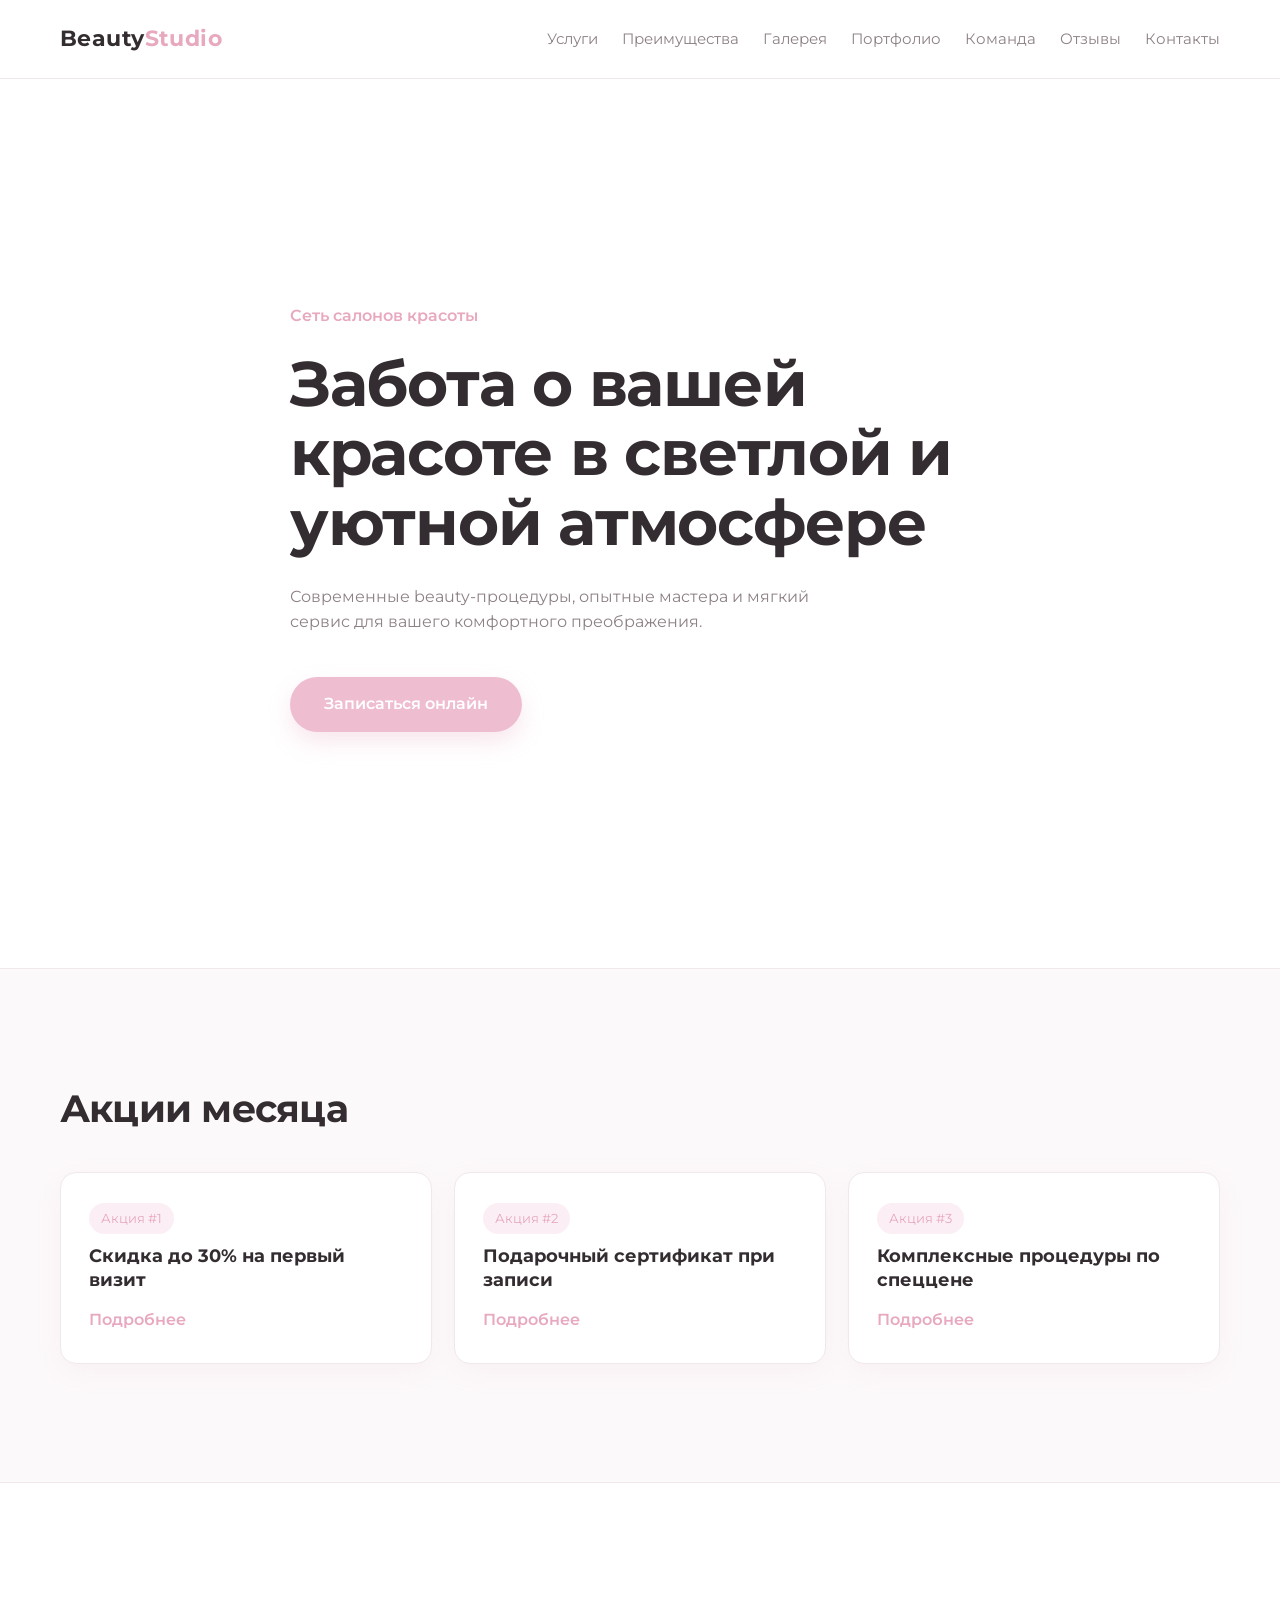
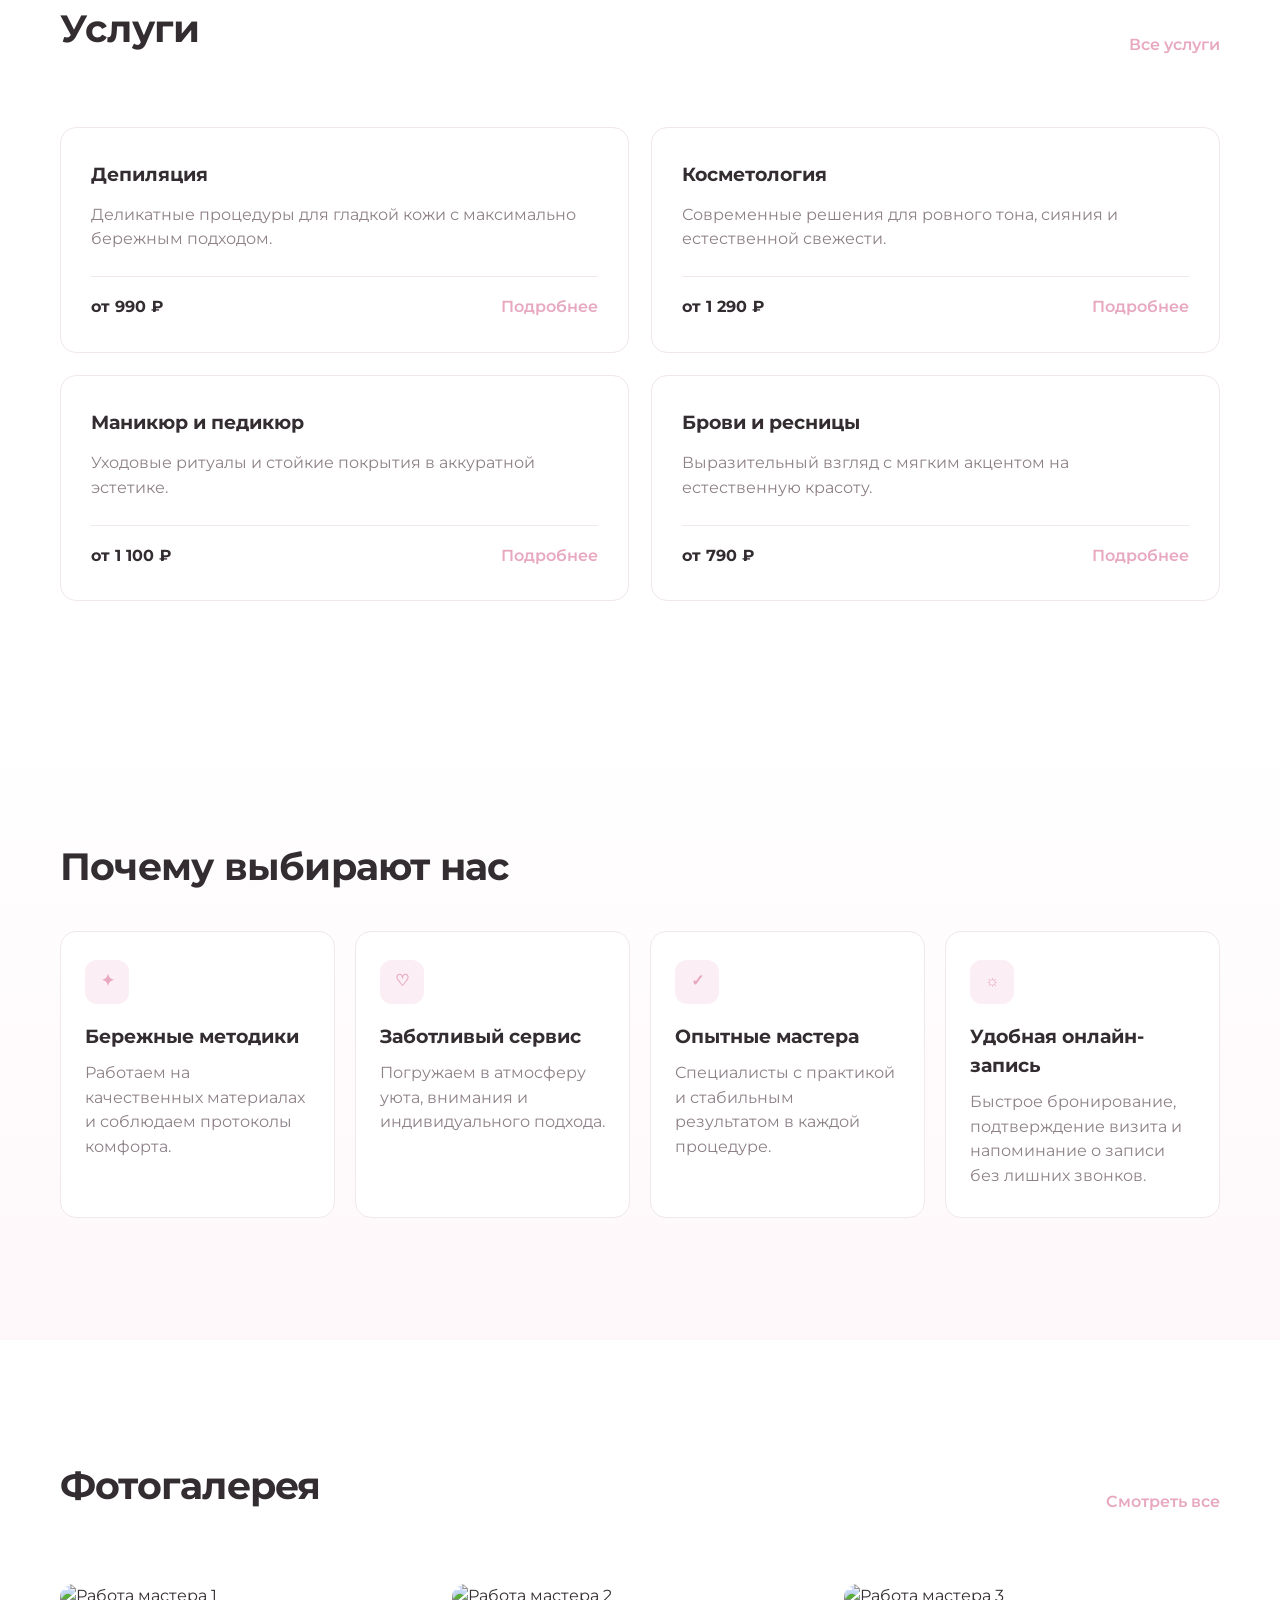
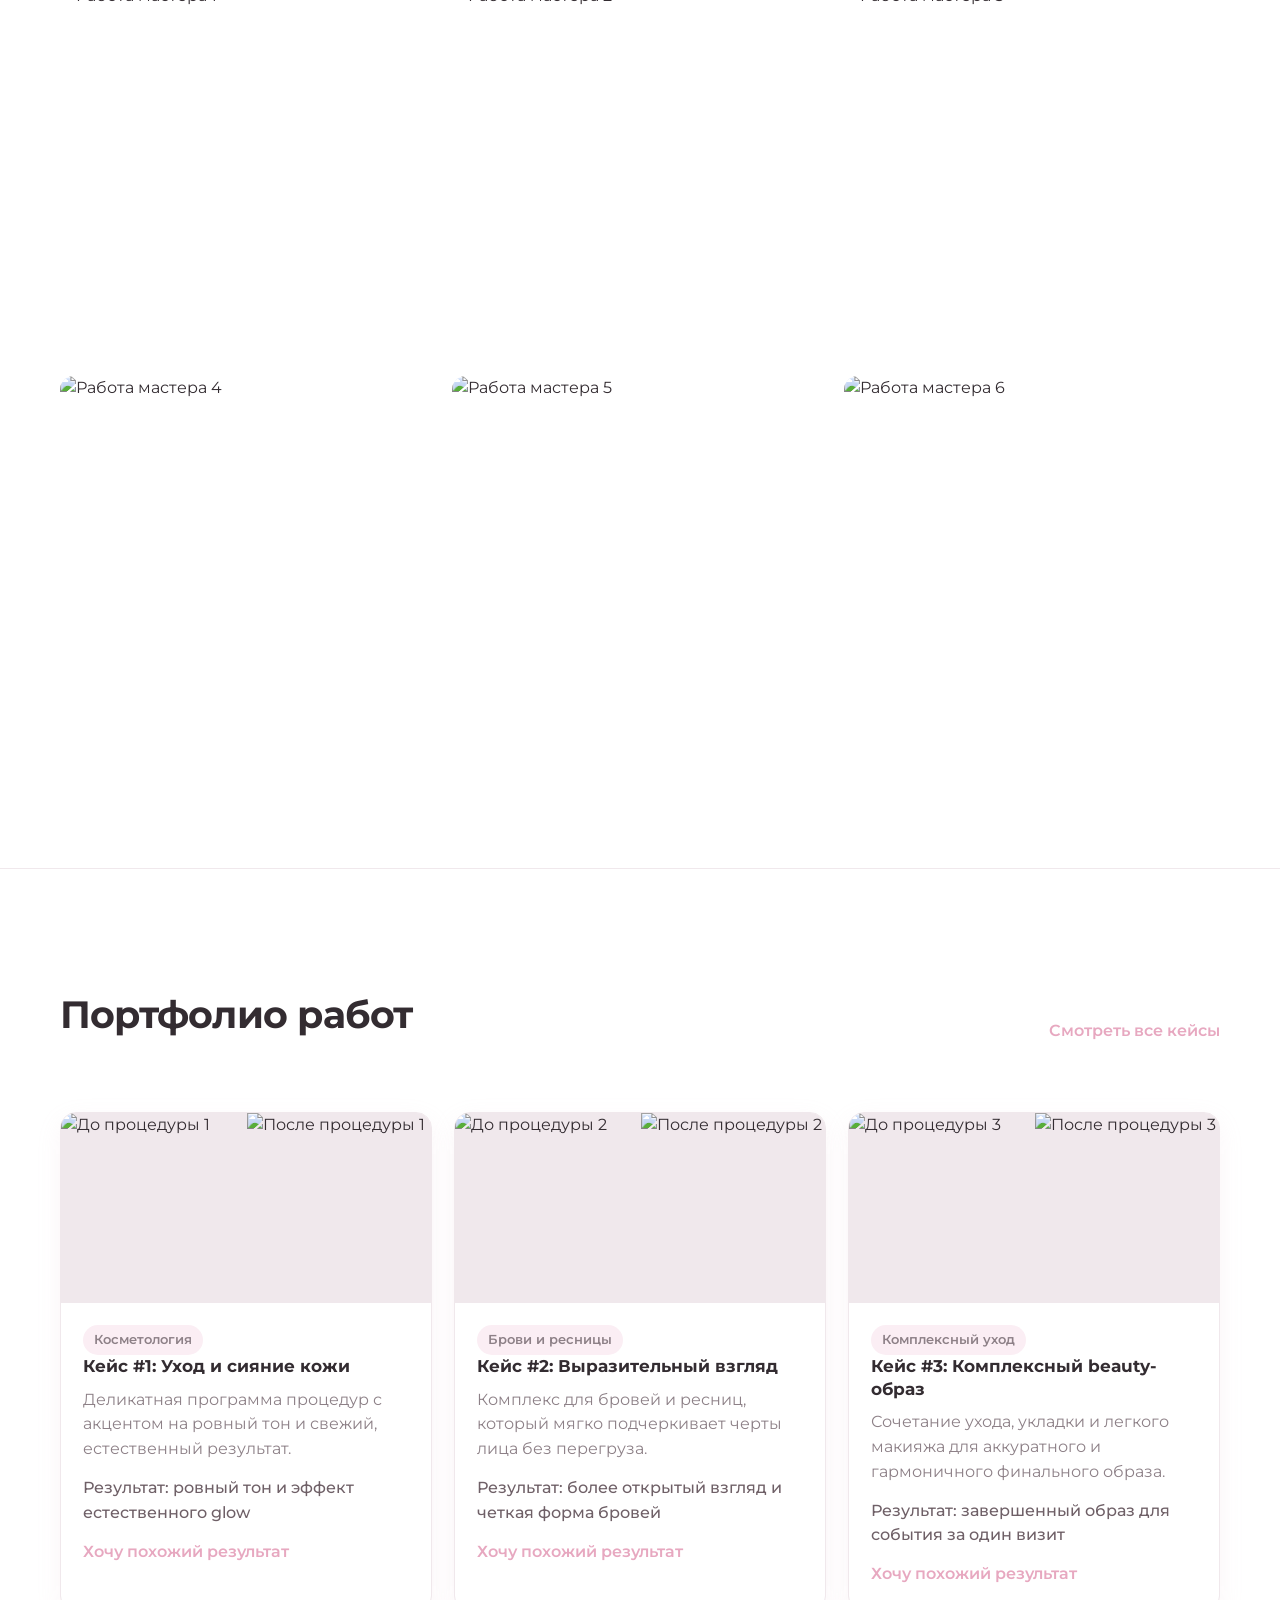
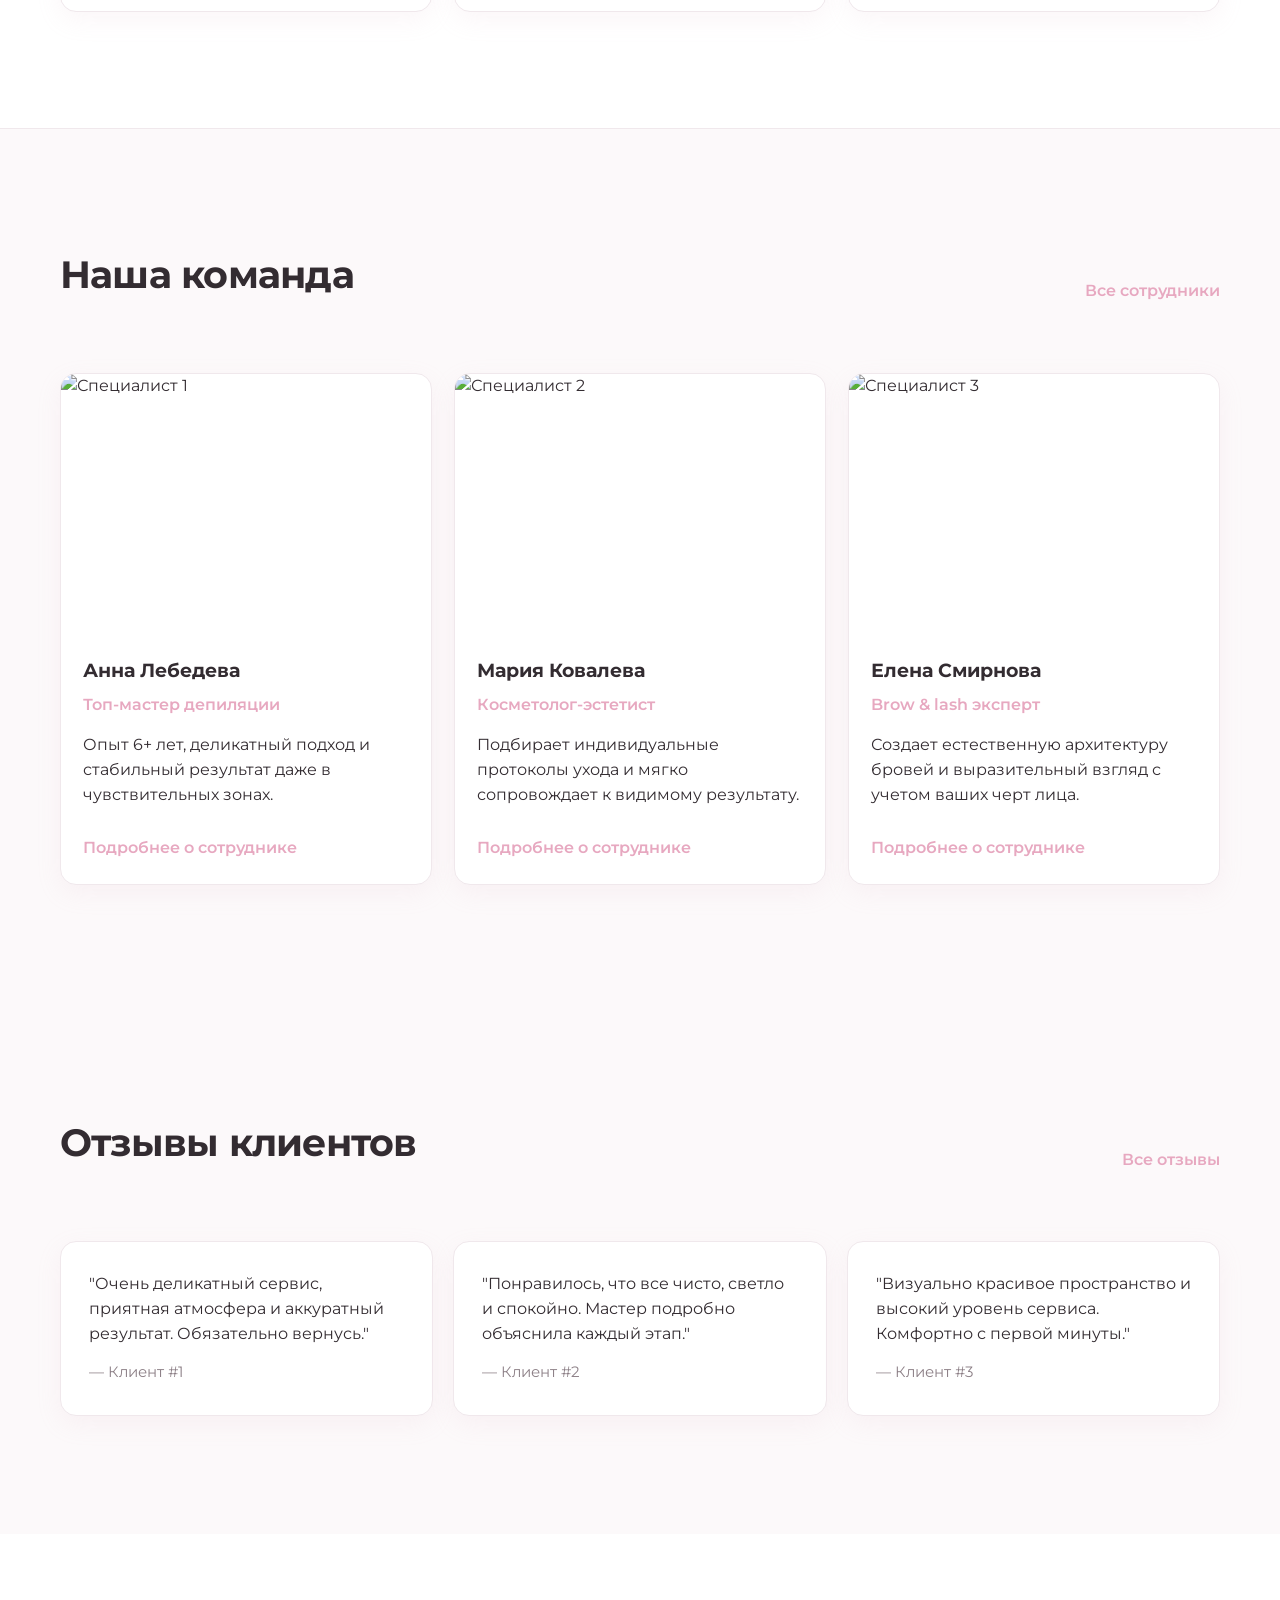
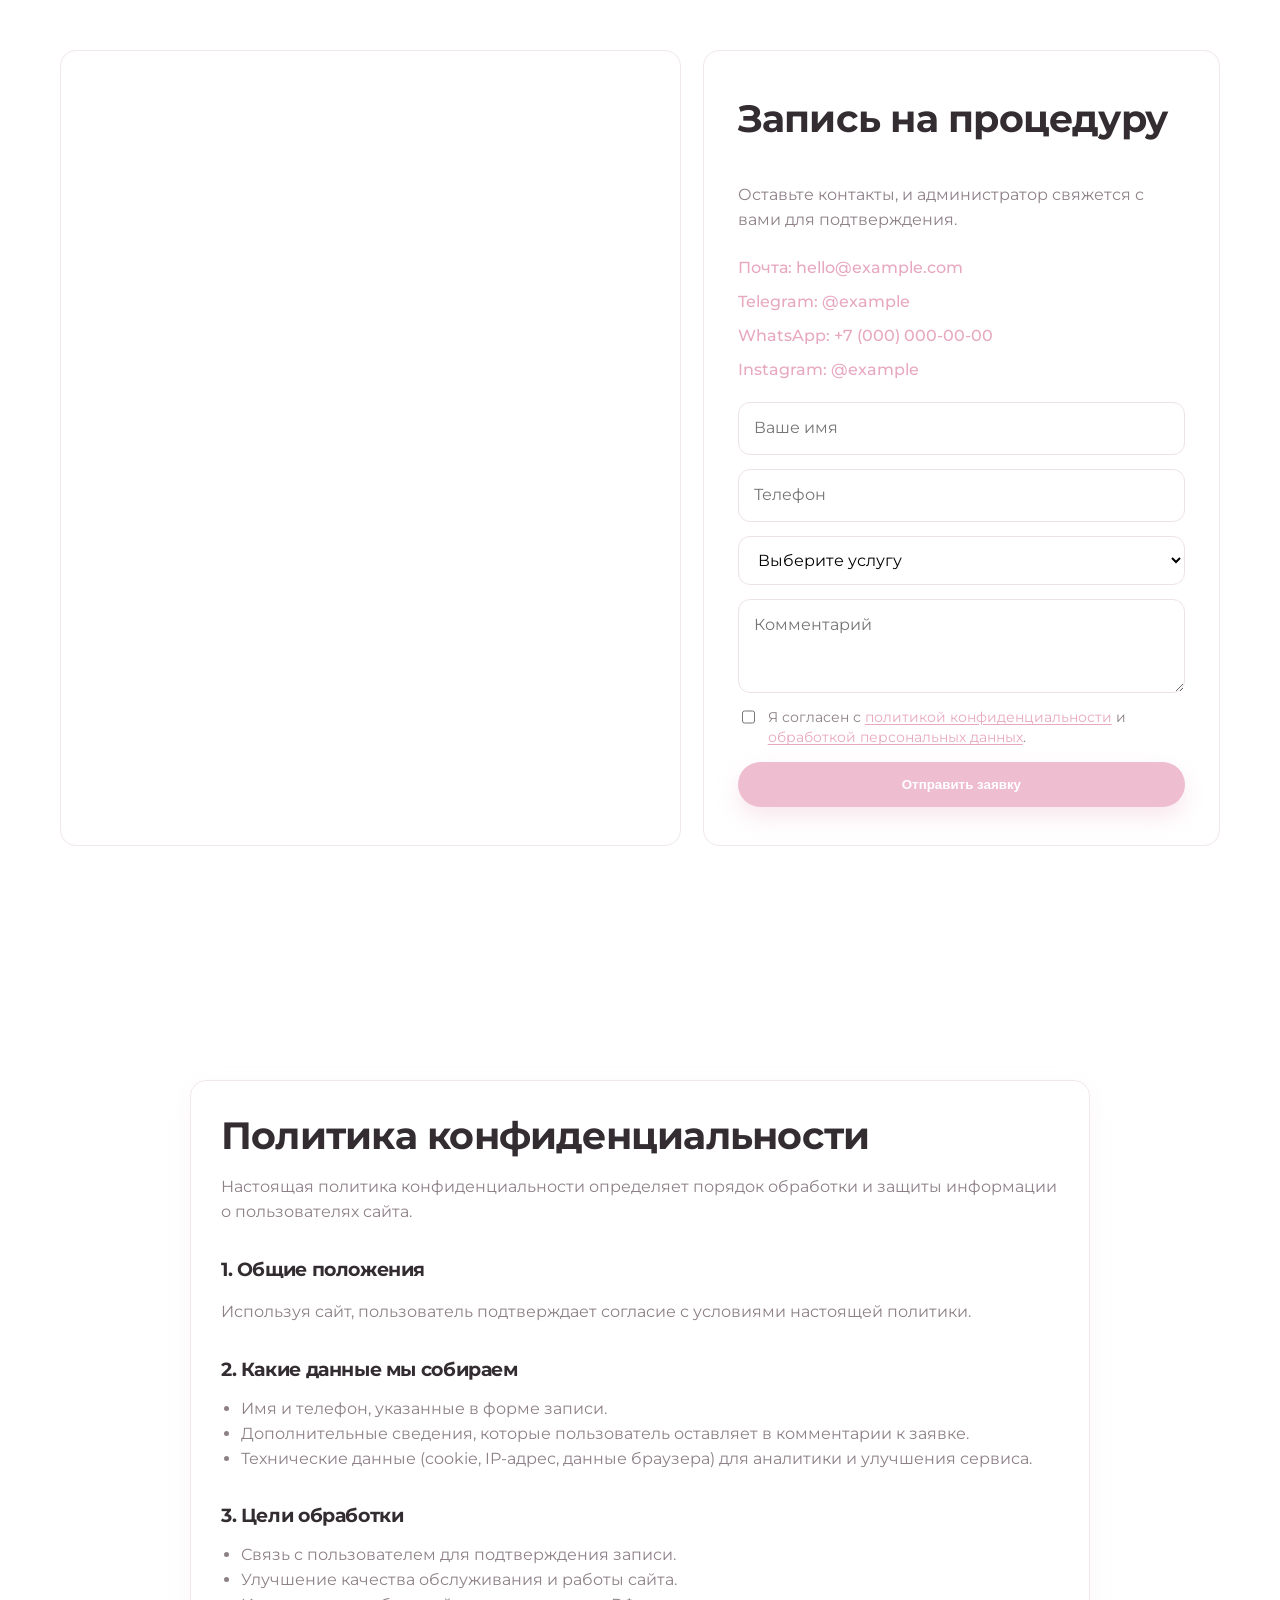
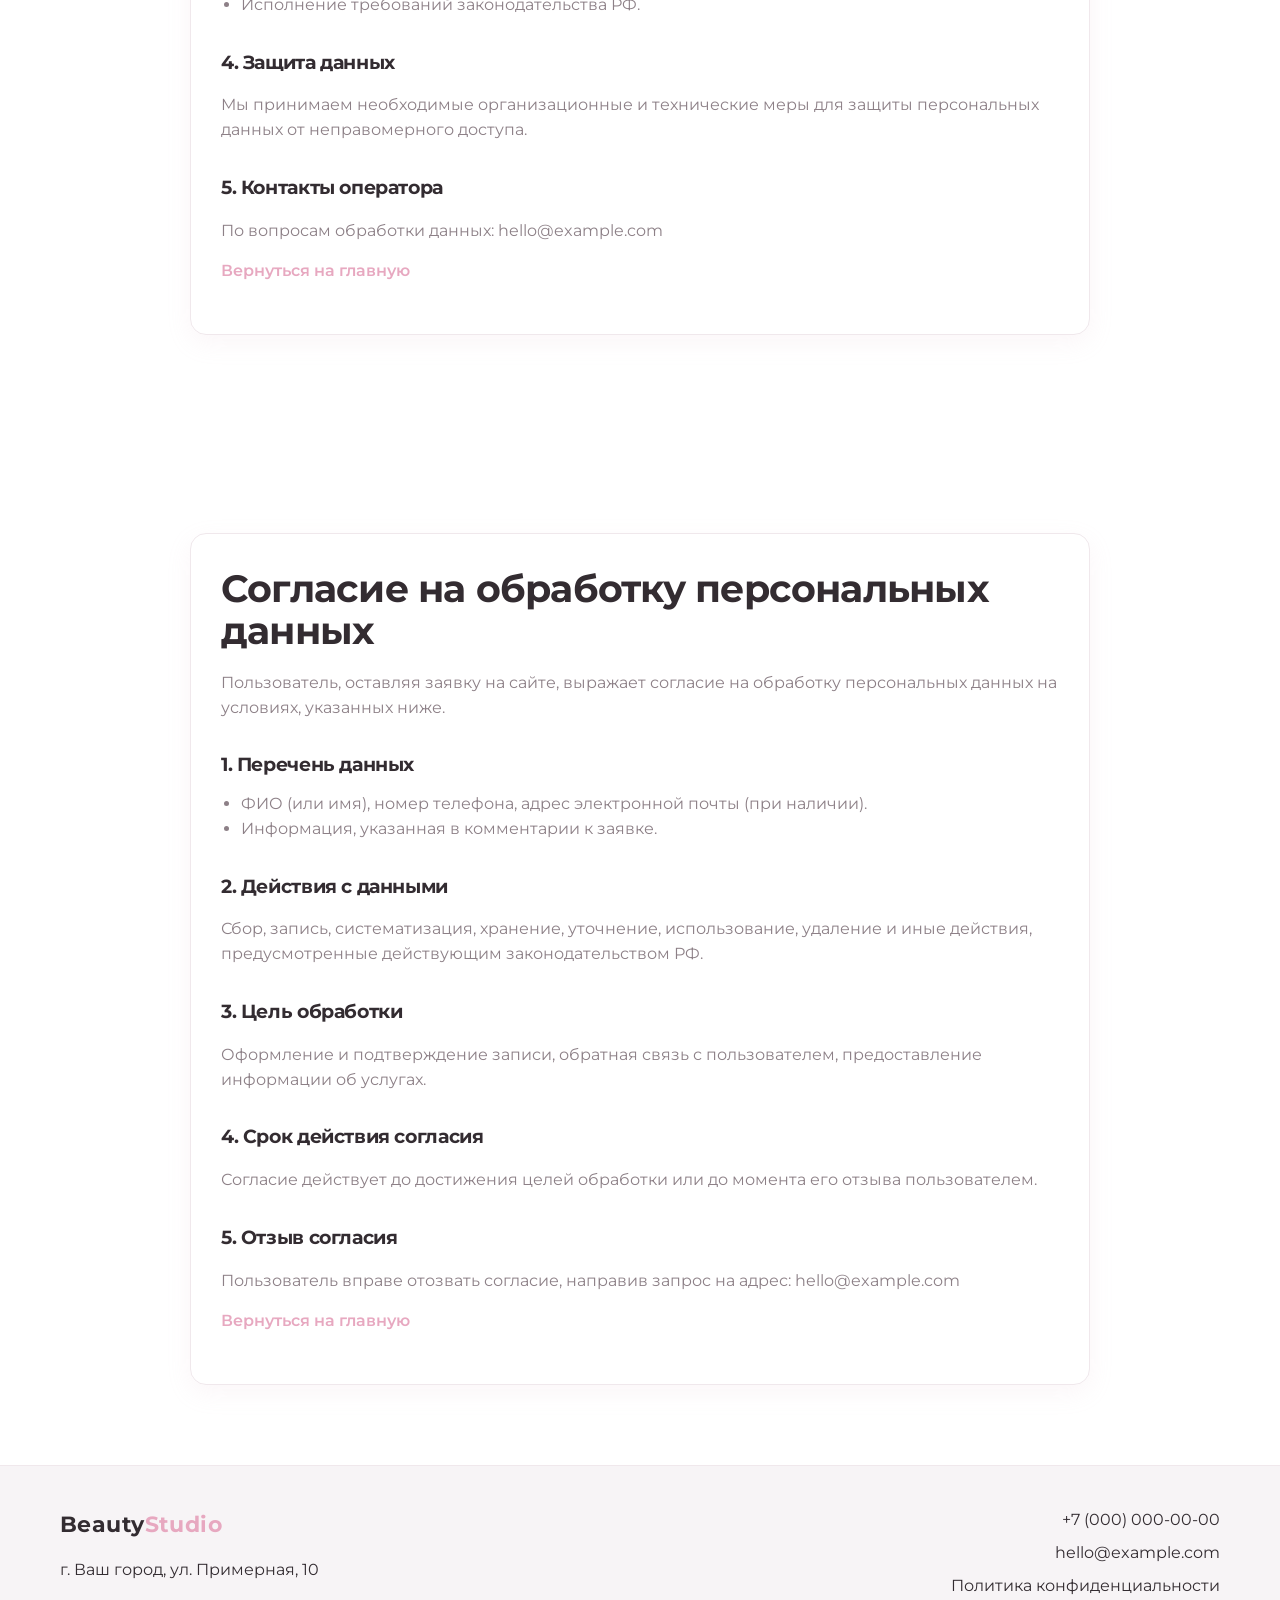
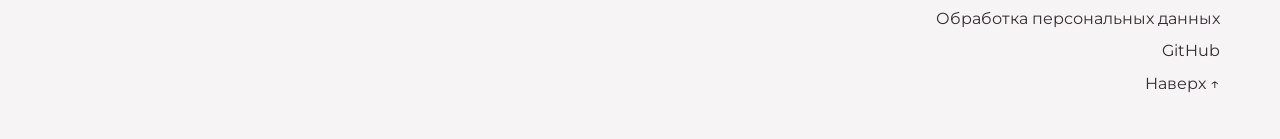
==== index.html @ c8ec031d "Initial commit for GitHub Pages Made-with: Cursor" ====
<!DOCTYPE html>
<html lang="ru">
<head>
  <meta charset="UTF-8">
  <meta name="viewport" content="width=device-width, initial-scale=1.0">
  <title>Beauty Studio - Светлый beauty лендинг</title>
  <meta name="description" content="Светлый beauty сайт с пастельными акцентами, услугами, галереей, отзывами и формой записи.">
  <link rel="preconnect" href="https://fonts.googleapis.com">
  <link rel="preconnect" href="https://fonts.gstatic.com" crossorigin>
  <link href="https://fonts.googleapis.com/css2?family=Montserrat:wght@400;500;600;700&family=Playfair+Display:wght@500;600&display=swap" rel="stylesheet">
  <link rel="stylesheet" href="styles.css">
</head>
<body>
  <header class="site-header" id="top">
    <div class="container header-inner">
      <!-- EDIT HERE: Логотип -->
      <a href="#top" class="logo">Beauty<span>Studio</span></a>

      <button class="menu-toggle" aria-label="Открыть меню" aria-expanded="false">☰</button>
      <nav class="nav">
        <a href="#services">Услуги</a>
        <a href="#advantages">Преимущества</a>
        <a href="#gallery">Галерея</a>
        <a href="#portfolio">Портфолио</a>
        <a href="#team">Команда</a>
        <a href="#reviews">Отзывы</a>
        <a href="#contacts">Контакты</a>
      </nav>
    </div>
  </header>

  <main>
    <section class="hero fade-in">
      <div class="hero-overlay"></div>
      <div class="container hero-content">
        <!-- EDIT HERE: Hero текст -->
        <p class="hero-kicker">Сеть салонов красоты</p>
        <h1>Забота о вашей красоте в светлой и уютной атмосфере</h1>
        <p class="hero-subtitle">Современные beauty-процедуры, опытные мастера и мягкий сервис для вашего комфортного преображения.</p>
        <a href="#" class="btn btn-primary js-open-booking" id="hero-booking-btn">Записаться онлайн</a>
      </div>
    </section>

    <section class="promos fade-in">
      <div class="container">
        <h2>Акции месяца</h2>
        <div class="promo-grid">
          <!-- EDIT HERE: Карточки акций -->
          <article class="promo-card">
            <p class="promo-badge">Акция #1</p>
            <h3>Скидка до 30% на первый визит</h3>
            <a href="#" class="link-arrow js-service-details" data-service="Акция #1: Скидка до 30% на первый визит" data-description="Скидка действует на первое посещение при предварительной записи через сайт или мессенджер." data-duration="до конца месяца" data-price="выгода до 30%">Подробнее</a>
          </article>
          <article class="promo-card">
            <p class="promo-badge">Акция #2</p>
            <h3>Подарочный сертификат при записи</h3>
            <a href="#" class="link-arrow js-service-details" data-service="Акция #2: Подарочный сертификат" data-description="При записи на комплексную услугу вы получаете сертификат, который можно подарить близкому человеку." data-duration="ограниченное предложение" data-price="сертификат в подарок">Подробнее</a>
          </article>
          <article class="promo-card">
            <p class="promo-badge">Акция #3</p>
            <h3>Комплексные процедуры по спеццене</h3>
            <a href="#" class="link-arrow js-service-details" data-service="Акция #3: Комплекс по спеццене" data-description="Комбинация популярных процедур в одном визите по сниженной стоимости." data-duration="60-120 минут" data-price="индивидуальный расчет">Подробнее</a>
          </article>
        </div>
      </div>
    </section>

    <section class="services fade-in" id="services">
      <div class="container">
        <div class="section-head">
          <h2>Услуги</h2>
          <a href="#" class="link-arrow js-expand-trigger" data-target="#services-list" data-items=".is-extra-service" data-default-text="Все услуги">Все услуги</a>
        </div>
        <div class="service-grid" id="services-list">
          <!-- EDIT HERE: Услуги -->
          <article class="service-card">
            <h3>Депиляция</h3>
            <p>Деликатные процедуры для гладкой кожи с максимально бережным подходом.</p>
            <div class="service-meta"><span>от 990 ₽</span><a href="#" class="js-service-details" data-service="Депиляция" data-description="Шугаринг, воск и деликатные техники с учетом чувствительности кожи." data-duration="30-60 минут" data-price="от 990 ₽">Подробнее</a></div>
          </article>
          <article class="service-card">
            <h3>Косметология</h3>
            <p>Современные решения для ровного тона, сияния и естественной свежести.</p>
            <div class="service-meta"><span>от 1 290 ₽</span><a href="#" class="js-service-details" data-service="Косметология" data-description="Чистки, пилинги и уходовые программы под задачи вашей кожи." data-duration="45-90 минут" data-price="от 1 290 ₽">Подробнее</a></div>
          </article>
          <article class="service-card">
            <h3>Маникюр и педикюр</h3>
            <p>Уходовые ритуалы и стойкие покрытия в аккуратной эстетике.</p>
            <div class="service-meta"><span>от 1 100 ₽</span><a href="#" class="js-service-details" data-service="Маникюр и педикюр" data-description="Аппаратные и комбинированные техники, стойкие покрытия и spa-уход." data-duration="60-120 минут" data-price="от 1 100 ₽">Подробнее</a></div>
          </article>
          <article class="service-card">
            <h3>Брови и ресницы</h3>
            <p>Выразительный взгляд с мягким акцентом на естественную красоту.</p>
            <div class="service-meta"><span>от 790 ₽</span><a href="#" class="js-service-details" data-service="Брови и ресницы" data-description="Архитектура бровей, ламинирование и уходовые процедуры для выразительного взгляда." data-duration="30-75 минут" data-price="от 790 ₽">Подробнее</a></div>
          </article>
          <article class="service-card is-extra is-extra-service">
            <h3>Визаж</h3>
            <p>Дневной, вечерний и event-макияж с учетом ваших черт и стилистики образа.</p>
            <div class="service-meta"><span>от 1 490 ₽</span><a href="#" class="js-service-details" data-service="Визаж" data-description="Подбор макияжа под событие, тип кожи и ваши предпочтения по интенсивности." data-duration="45-80 минут" data-price="от 1 490 ₽">Подробнее</a></div>
          </article>
          <article class="service-card is-extra is-extra-service">
            <h3>Парикмахерские услуги</h3>
            <p>Стрижки, укладки и уходовые ритуалы для аккуратного и ухоженного вида.</p>
            <div class="service-meta"><span>от 1 390 ₽</span><a href="#" class="js-service-details" data-service="Парикмахерские услуги" data-description="Стрижки, укладки и восстановление волос в формате консультации и персонального подбора." data-duration="60-120 минут" data-price="от 1 390 ₽">Подробнее</a></div>
          </article>
          <article class="service-card is-extra is-extra-service">
            <h3>Массаж</h3>
            <p>Расслабляющие и моделирующие техники для красоты и легкости в теле.</p>
            <div class="service-meta"><span>от 1 690 ₽</span><a href="#" class="js-service-details" data-service="Массаж" data-description="Популярные программы: расслабляющий, лимфодренажный и моделирующий массаж." data-duration="45-90 минут" data-price="от 1 690 ₽">Подробнее</a></div>
          </article>
          <article class="service-card is-extra is-extra-service">
            <h3>Для мужчин</h3>
            <p>Комплекс процедур для ухода за внешностью в спокойном, комфортном формате.</p>
            <div class="service-meta"><span>от 1 090 ₽</span><a href="#" class="js-service-details" data-service="Для мужчин" data-description="Специализированные beauty-услуги для мужчин: депиляция, уход, брови, массаж." data-duration="30-90 минут" data-price="от 1 090 ₽">Подробнее</a></div>
          </article>
        </div>
      </div>
    </section>

    <section class="advantages fade-in" id="advantages">
      <div class="container">
        <h2>Почему выбирают нас</h2>
        <div class="adv-grid">
          <!-- EDIT HERE: Преимущества -->
          <article class="adv-item">
            <div class="icon">✦</div>
            <h3>Бережные методики</h3>
            <p>Работаем на качественных материалах и соблюдаем протоколы комфорта.</p>
          </article>
          <article class="adv-item">
            <div class="icon">♡</div>
            <h3>Заботливый сервис</h3>
            <p>Погружаем в атмосферу уюта, внимания и индивидуального подхода.</p>
          </article>
          <article class="adv-item">
            <div class="icon">✓</div>
            <h3>Опытные мастера</h3>
            <p>Специалисты с практикой и стабильным результатом в каждой процедуре.</p>
          </article>
          <article class="adv-item">
            <div class="icon">☼</div>
            <h3>Удобная онлайн-запись</h3>
            <p>Быстрое бронирование, подтверждение визита и напоминание о записи без лишних звонков.</p>
          </article>
        </div>
      </div>
    </section>

    <section class="gallery fade-in" id="gallery">
      <div class="container">
        <div class="section-head">
          <h2>Фотогалерея</h2>
          <a href="#" class="link-arrow js-expand-trigger" data-target="#gallery-list" data-items=".is-extra-gallery" data-default-text="Смотреть все">Смотреть все</a>
        </div>
        <div class="gallery-grid" id="gallery-list">
          <!-- EDIT HERE: Легко заменить изображения -->
          <img loading="lazy" decoding="async" src="https://images.unsplash.com/photo-1524504388940-b1c1722653e1?q=80&w=800&auto=format&fit=crop" alt="Работа мастера 1">
          <img loading="lazy" decoding="async" src="https://images.unsplash.com/photo-1487412720507-e7ab37603c6f?q=80&w=800&auto=format&fit=crop" alt="Работа мастера 2">
          <img loading="lazy" decoding="async" src="https://images.unsplash.com/photo-1522335789203-aabd1fc54bc9?q=80&w=800&auto=format&fit=crop" alt="Работа мастера 3">
          <img loading="lazy" decoding="async" src="https://images.unsplash.com/photo-1527799820374-dcf8d9d4a388?q=80&w=800&auto=format&fit=crop" alt="Работа мастера 4">
          <img loading="lazy" decoding="async" src="https://images.unsplash.com/photo-1457972729786-0411a3b2b626?q=80&w=800&auto=format&fit=crop" alt="Работа мастера 5">
          <img loading="lazy" decoding="async" src="https://images.unsplash.com/photo-1521572267360-ee0c2909d518?q=80&w=800&auto=format&fit=crop" alt="Работа мастера 6">
          <img loading="lazy" decoding="async" class="is-extra is-extra-gallery" src="https://images.unsplash.com/photo-1552693673-1bf958298935?q=80&w=800&auto=format&fit=crop" alt="Работа мастера 7">
          <img loading="lazy" decoding="async" class="is-extra is-extra-gallery" src="https://images.unsplash.com/photo-1560750588-73207b1ef5b8?q=80&w=800&auto=format&fit=crop" alt="Работа мастера 8">
          <img loading="lazy" decoding="async" class="is-extra is-extra-gallery" src="https://images.unsplash.com/photo-1562322140-8baeececf3df?q=80&w=800&auto=format&fit=crop" alt="Работа мастера 9">
          <img loading="lazy" decoding="async" class="is-extra is-extra-gallery" src="https://images.unsplash.com/photo-1523263685509-57c1d050d19b?q=80&w=800&auto=format&fit=crop" alt="Работа мастера 10">
          <img loading="lazy" decoding="async" class="is-extra is-extra-gallery" src="https://images.unsplash.com/photo-1526045612212-70caf35c14df?q=80&w=800&auto=format&fit=crop" alt="Работа мастера 11">
          <img loading="lazy" decoding="async" class="is-extra is-extra-gallery" src="https://images.unsplash.com/photo-1516975080664-ed2fc6a32937?q=80&w=800&auto=format&fit=crop" alt="Работа мастера 12">
        </div>
      </div>
    </section>

    <section class="portfolio fade-in" id="portfolio">
      <div class="container">
        <div class="section-head">
          <h2>Портфолио работ</h2>
          <a href="#" class="link-arrow js-expand-trigger" data-target="#portfolio-list" data-items=".is-extra-portfolio" data-default-text="Смотреть все кейсы">Смотреть все кейсы</a>
        </div>
        <div class="portfolio-grid" id="portfolio-list">
          <!-- EDIT HERE: Портфолио -->
          <article class="portfolio-card">
            <div class="portfolio-images">
              <img loading="lazy" decoding="async" src="https://images.unsplash.com/photo-1583001931096-959e9a1a6223?q=80&w=800&auto=format&fit=crop" alt="До процедуры 1">
              <img loading="lazy" decoding="async" src="https://images.unsplash.com/photo-1616683693504-3ea7e9ad6fec?q=80&w=800&auto=format&fit=crop" alt="После процедуры 1">
            </div>
            <div class="portfolio-body">
              <p class="portfolio-tag">Косметология</p>
              <h3>Кейс #1: Уход и сияние кожи</h3>
              <p>Деликатная программа процедур с акцентом на ровный тон и свежий, естественный результат.</p>
              <p class="portfolio-result">Результат: ровный тон и эффект естественного glow</p>
              <a href="#" class="link-arrow js-service-details" data-service="Кейс #1: Уход и сияние кожи" data-description="Пошаговый комплекс: диагностика, щадящая чистка, увлажнение и финальный уход." data-duration="60 минут" data-price="по консультации">Хочу похожий результат</a>
            </div>
          </article>
          <article class="portfolio-card">
            <div class="portfolio-images">
              <img loading="lazy" decoding="async" src="https://images.unsplash.com/photo-1519014816548-bf5fe059798b?q=80&w=800&auto=format&fit=crop" alt="До процедуры 2">
              <img loading="lazy" decoding="async" src="https://images.unsplash.com/photo-1515377905703-c4788e51af15?q=80&w=800&auto=format&fit=crop" alt="После процедуры 2">
            </div>
            <div class="portfolio-body">
              <p class="portfolio-tag">Брови и ресницы</p>
              <h3>Кейс #2: Выразительный взгляд</h3>
              <p>Комплекс для бровей и ресниц, который мягко подчеркивает черты лица без перегруза.</p>
              <p class="portfolio-result">Результат: более открытый взгляд и четкая форма бровей</p>
              <a href="#" class="link-arrow js-service-details" data-service="Кейс #2: Выразительный взгляд" data-description="Подбор формы, окрашивание и укладка с учетом анатомии лица и ваших пожеланий." data-duration="45 минут" data-price="по консультации">Хочу похожий результат</a>
            </div>
          </article>
          <article class="portfolio-card">
            <div class="portfolio-images">
              <img loading="lazy" decoding="async" src="https://images.unsplash.com/photo-1604654894610-df63bc536371?q=80&w=800&auto=format&fit=crop" alt="До процедуры 3">
              <img loading="lazy" decoding="async" src="https://images.unsplash.com/photo-1521590832167-7bcbfaa6381f?q=80&w=800&auto=format&fit=crop" alt="После процедуры 3">
            </div>
            <div class="portfolio-body">
              <p class="portfolio-tag">Комплексный уход</p>
              <h3>Кейс #3: Комплексный beauty-образ</h3>
              <p>Сочетание ухода, укладки и легкого макияжа для аккуратного и гармоничного финального образа.</p>
              <p class="portfolio-result">Результат: завершенный образ для события за один визит</p>
              <a href="#" class="link-arrow js-service-details" data-service="Кейс #3: Комплексный beauty-образ" data-description="Комплексная подготовка под мероприятие: уход, оформление и стилизация." data-duration="90 минут" data-price="по консультации">Хочу похожий результат</a>
            </div>
          </article>
          <article class="portfolio-card is-extra is-extra-portfolio">
            <div class="portfolio-images">
              <img loading="lazy" decoding="async" src="https://images.unsplash.com/photo-1487412947147-5cebf100ffc2?q=80&w=800&auto=format&fit=crop" alt="До процедуры 4">
              <img loading="lazy" decoding="async" src="https://images.unsplash.com/photo-1596462502278-27bfdc403348?q=80&w=800&auto=format&fit=crop" alt="После процедуры 4">
            </div>
            <div class="portfolio-body">
              <p class="portfolio-tag">Маникюр</p>
              <h3>Кейс #4: Ухоженные руки за один визит</h3>
              <p>Аппаратный маникюр и долговременное покрытие с мягкой коррекцией формы.</p>
              <p class="portfolio-result">Результат: чистый контур и стойкое покрытие</p>
              <a href="#" class="link-arrow js-service-details" data-service="Кейс #4: Ухоженные руки" data-description="Комбинация техники и ухода для аккуратного результата на каждый день." data-duration="75 минут" data-price="по консультации">Хочу похожий результат</a>
            </div>
          </article>
          <article class="portfolio-card is-extra is-extra-portfolio">
            <div class="portfolio-images">
              <img loading="lazy" decoding="async" src="https://images.unsplash.com/photo-1522337660859-02fbefca4702?q=80&w=800&auto=format&fit=crop" alt="До процедуры 5">
              <img loading="lazy" decoding="async" src="https://images.unsplash.com/photo-1522338242992-e1a54906a8da?q=80&w=800&auto=format&fit=crop" alt="После процедуры 5">
            </div>
            <div class="portfolio-body">
              <p class="portfolio-tag">Укладка</p>
              <h3>Кейс #5: Объем и гладкость волос</h3>
              <p>Процедура восстановления и укладки с акцентом на естественный блеск.</p>
              <p class="portfolio-result">Результат: ухоженная длина и легкий объем</p>
              <a href="#" class="link-arrow js-service-details" data-service="Кейс #5: Укладка и восстановление" data-description="Подготовка волос и финишная укладка под ваш стиль." data-duration="90 минут" data-price="по консультации">Хочу похожий результат</a>
            </div>
          </article>
          <article class="portfolio-card is-extra is-extra-portfolio">
            <div class="portfolio-images">
              <img loading="lazy" decoding="async" src="https://images.unsplash.com/photo-1503236823255-94609f598e71?q=80&w=800&auto=format&fit=crop" alt="До процедуры 6">
              <img loading="lazy" decoding="async" src="https://images.unsplash.com/photo-1512496015851-a90fb38ba796?q=80&w=800&auto=format&fit=crop" alt="После процедуры 6">
            </div>
            <div class="portfolio-body">
              <p class="portfolio-tag">Комплекс</p>
              <h3>Кейс #6: Подготовка к событию</h3>
              <p>Комплексный маршрут процедур для гармоничного и свежего внешнего вида.</p>
              <p class="portfolio-result">Результат: готовый образ без лишнего стресса</p>
              <a href="#" class="link-arrow js-service-details" data-service="Кейс #6: Подготовка к событию" data-description="Индивидуальный комплекс ухода и оформления за один визит." data-duration="120 минут" data-price="по консультации">Хочу похожий результат</a>
            </div>
          </article>
        </div>
      </div>
    </section>

    <section class="team fade-in" id="team">
      <div class="container">
        <div class="section-head">
          <h2>Наша команда</h2>
          <a href="#" class="link-arrow js-expand-trigger" data-target="#team-list" data-items=".is-extra-team" data-default-text="Все сотрудники">Все сотрудники</a>
        </div>
        <div class="team-grid" id="team-list">
          <!-- EDIT HERE: Сотрудники -->
          <article class="team-card js-team-card" data-name="Анна Лебедева" data-role="Топ-мастер депиляции" data-age="29 лет" data-exp="6 лет" data-spec="шугаринг и воск" data-about="Работает с чувствительной кожей, подбирает деликатные техники и объясняет каждый этап процедуры.">
            <img loading="lazy" decoding="async" src="https://images.unsplash.com/photo-1614283233556-f35b0c801ef1?q=80&w=640&auto=format&fit=crop" alt="Специалист 1">
            <div class="team-body">
              <h3>Анна Лебедева</h3>
              <p class="team-role">Топ-мастер депиляции</p>
              <p>Опыт 6+ лет, деликатный подход и стабильный результат даже в чувствительных зонах.</p>
              <a href="#" class="link-arrow js-team-details">Подробнее о сотруднике</a>
            </div>
          </article>
          <article class="team-card js-team-card" data-name="Мария Ковалева" data-role="Косметолог-эстетист" data-age="34 года" data-exp="8 лет" data-spec="чистки, пилинги, уходовые протоколы" data-about="Составляет индивидуальные программы и помогает поддерживать результат между визитами.">
            <img loading="lazy" decoding="async" src="https://images.unsplash.com/photo-1488426862026-3ee34a7d66df?q=80&w=640&auto=format&fit=crop" alt="Специалист 2">
            <div class="team-body">
              <h3>Мария Ковалева</h3>
              <p class="team-role">Косметолог-эстетист</p>
              <p>Подбирает индивидуальные протоколы ухода и мягко сопровождает к видимому результату.</p>
              <a href="#" class="link-arrow js-team-details">Подробнее о сотруднике</a>
            </div>
          </article>
          <article class="team-card js-team-card" data-name="Елена Смирнова" data-role="Brow & lash эксперт" data-age="27 лет" data-exp="5 лет" data-spec="архитектура бровей и ламинирование" data-about="Создает естественные формы и балансирует акцент на чертах лица без перегруженного эффекта.">
            <img loading="lazy" decoding="async" src="https://images.unsplash.com/photo-1607746882042-944635dfe10e?q=80&w=640&auto=format&fit=crop" alt="Специалист 3">
            <div class="team-body">
              <h3>Елена Смирнова</h3>
              <p class="team-role">Brow & lash эксперт</p>
              <p>Создает естественную архитектуру бровей и выразительный взгляд с учетом ваших черт лица.</p>
              <a href="#" class="link-arrow js-team-details">Подробнее о сотруднике</a>
            </div>
          </article>
          <article class="team-card js-team-card is-extra is-extra-team" data-name="Ольга Романова" data-role="Мастер ногтевого сервиса" data-age="31 год" data-exp="7 лет" data-spec="аппаратный маникюр и педикюр" data-about="Работает аккуратно и быстро, подбирает долговременные покрытия под образ жизни клиента.">
            <img loading="lazy" decoding="async" src="https://images.unsplash.com/photo-1573496359142-b8d87734a5a2?q=80&w=640&auto=format&fit=crop" alt="Специалист 4">
            <div class="team-body">
              <h3>Ольга Романова</h3>
              <p class="team-role">Мастер ногтевого сервиса</p>
              <p>Опыт 7 лет, бережный уход за ногтями и идеальная посадка покрытия.</p>
              <a href="#" class="link-arrow js-team-details">Подробнее о сотруднике</a>
            </div>
          </article>
          <article class="team-card js-team-card is-extra is-extra-team" data-name="Наталья Орехова" data-role="Визажист-стилист" data-age="30 лет" data-exp="9 лет" data-spec="дневной и вечерний макияж" data-about="Подбирает макияж под особенности лица и формат события, создает аккуратные и элегантные образы.">
            <img loading="lazy" decoding="async" src="https://images.unsplash.com/photo-1551836022-d5d88e9218df?q=80&w=640&auto=format&fit=crop" alt="Специалист 5">
            <div class="team-body">
              <h3>Наталья Орехова</h3>
              <p class="team-role">Визажист-стилист</p>
              <p>Опыт 9 лет, естественные и праздничные образы с учетом пожеланий клиента.</p>
              <a href="#" class="link-arrow js-team-details">Подробнее о сотруднике</a>
            </div>
          </article>
          <article class="team-card js-team-card is-extra is-extra-team" data-name="Ирина Данилова" data-role="Массажист-эстетист" data-age="36 лет" data-exp="10 лет" data-spec="релакс и лимфодренажные техники" data-about="Комбинирует массажные техники для расслабления, восстановления тонуса и эстетического эффекта.">
            <img loading="lazy" decoding="async" src="https://images.unsplash.com/photo-1541534741688-6078c6bfb5c5?q=80&w=640&auto=format&fit=crop" alt="Специалист 6">
            <div class="team-body">
              <h3>Ирина Данилова</h3>
              <p class="team-role">Массажист-эстетист</p>
              <p>Опыт 10 лет, комфортные программы для тела и общего самочувствия.</p>
              <a href="#" class="link-arrow js-team-details">Подробнее о сотруднике</a>
            </div>
          </article>
        </div>
      </div>
    </section>

    <section class="reviews fade-in" id="reviews">
      <div class="container">
        <div class="section-head">
          <h2>Отзывы клиентов</h2>
          <a href="#" class="link-arrow js-expand-trigger" data-target="#reviews-list" data-items=".is-extra-review" data-default-text="Все отзывы">Все отзывы</a>
        </div>
        <div class="review-grid" id="reviews-list">
          <!-- EDIT HERE: Отзывы -->
          <article class="review-card">
            <p>"Очень деликатный сервис, приятная атмосфера и аккуратный результат. Обязательно вернусь."</p>
            <span>— Клиент #1</span>
          </article>
          <article class="review-card">
            <p>"Понравилось, что все чисто, светло и спокойно. Мастер подробно объяснила каждый этап."</p>
            <span>— Клиент #2</span>
          </article>
          <article class="review-card">
            <p>"Визуально красивое пространство и высокий уровень сервиса. Комфортно с первой минуты."</p>
            <span>— Клиент #3</span>
          </article>
          <article class="review-card is-extra is-extra-review">
            <p>"Записалась через сайт за пару минут, администратор быстро подтвердил время. Очень удобно."</p>
            <span>— Клиент #4</span>
          </article>
          <article class="review-card is-extra is-extra-review">
            <p>"Хожу регулярно к одному мастеру, всегда стабильный результат и приятная атмосфера."</p>
            <span>— Клиент #5</span>
          </article>
          <article class="review-card is-extra is-extra-review">
            <p>"Понравился подход: сначала консультация, потом процедура. Все понятно и без навязывания."</p>
            <span>— Клиент #6</span>
          </article>
        </div>
      </div>
    </section>

    <section class="contacts fade-in" id="contacts">
      <div class="container contacts-layout">
        <div class="contacts-map">
          <!-- EDIT HERE: Карта -->
          <iframe
            src="https://yandex.ru/map-widget/v1/?um=constructor%3A31ab953b49583a4a6ec8e5ecf0d9e2d7dfd6a2032411f7ad5f5d8e7bc8ef7d7f&amp;source=constructor"
            width="100%" height="100%" frameborder="0"
            title="Карта салона"></iframe>
        </div>
        <div class="contacts-form-wrap">
          <h2>Запись на процедуру</h2>
          <p>Оставьте контакты, и администратор свяжется с вами для подтверждения.</p>
          <div class="contact-channels">
            <!-- EDIT HERE: Контактные каналы -->
            <a href="mailto:hello@example.com">Почта: hello@example.com</a>
            <a href="https://t.me/example" target="_blank" rel="noopener noreferrer">Telegram: @example</a>
            <a href="https://wa.me/70000000000" target="_blank" rel="noopener noreferrer">WhatsApp: +7 (000) 000-00-00</a>
            <a href="https://instagram.com/example" target="_blank" rel="noopener noreferrer">Instagram: @example</a>
          </div>
          <form class="contacts-form" id="booking-form">
            <!-- EDIT HERE: Контакты и формы -->
            <input type="text" name="name" placeholder="Ваше имя" required>
            <input type="tel" name="phone" placeholder="Телефон" required>
            <select name="service" required>
              <option value="">Выберите услугу</option>
              <option>Депиляция</option>
              <option>Косметология</option>
              <option>Маникюр/Педикюр</option>
              <option>Брови/Ресницы</option>
            </select>
            <textarea name="message" placeholder="Комментарий"></textarea>
            <label class="form-consent">
              <input type="checkbox" required>
              <span>Я согласен с <a href="#privacy-policy">политикой конфиденциальности</a> и <a href="#personal-data">обработкой персональных данных</a>.</span>
            </label>
            <button class="btn btn-primary" type="submit">Отправить заявку</button>
          </form>
          <p class="form-success" id="form-success" hidden>Спасибо! Заявка отправлена.</p>
        </div>
      </div>
    </section>

    <section class="legal-page fade-in" id="privacy-policy">
      <div class="container">
        <article class="legal-card">
          <!-- EDIT HERE: Политика конфиденциальности -->
          <h1>Политика конфиденциальности</h1>
          <p>Настоящая политика конфиденциальности определяет порядок обработки и защиты информации о пользователях сайта.</p>

          <h2>1. Общие положения</h2>
          <p>Используя сайт, пользователь подтверждает согласие с условиями настоящей политики.</p>

          <h2>2. Какие данные мы собираем</h2>
          <ul>
            <li>Имя и телефон, указанные в форме записи.</li>
            <li>Дополнительные сведения, которые пользователь оставляет в комментарии к заявке.</li>
            <li>Технические данные (cookie, IP-адрес, данные браузера) для аналитики и улучшения сервиса.</li>
          </ul>

          <h2>3. Цели обработки</h2>
          <ul>
            <li>Связь с пользователем для подтверждения записи.</li>
            <li>Улучшение качества обслуживания и работы сайта.</li>
            <li>Исполнение требований законодательства РФ.</li>
          </ul>

          <h2>4. Защита данных</h2>
          <p>Мы принимаем необходимые организационные и технические меры для защиты персональных данных от неправомерного доступа.</p>

          <h2>5. Контакты оператора</h2>
          <p>По вопросам обработки данных: <a href="mailto:hello@example.com">hello@example.com</a></p>

          <p><a class="link-arrow" href="#top">Вернуться на главную</a></p>
        </article>
      </div>
    </section>

    <section class="legal-page fade-in" id="personal-data">
      <div class="container">
        <article class="legal-card">
          <!-- EDIT HERE: Согласие на обработку персональных данных -->
          <h1>Согласие на обработку персональных данных</h1>
          <p>Пользователь, оставляя заявку на сайте, выражает согласие на обработку персональных данных на условиях, указанных ниже.</p>

          <h2>1. Перечень данных</h2>
          <ul>
            <li>ФИО (или имя), номер телефона, адрес электронной почты (при наличии).</li>
            <li>Информация, указанная в комментарии к заявке.</li>
          </ul>

          <h2>2. Действия с данными</h2>
          <p>Сбор, запись, систематизация, хранение, уточнение, использование, удаление и иные действия, предусмотренные действующим законодательством РФ.</p>

          <h2>3. Цель обработки</h2>
          <p>Оформление и подтверждение записи, обратная связь с пользователем, предоставление информации об услугах.</p>

          <h2>4. Срок действия согласия</h2>
          <p>Согласие действует до достижения целей обработки или до момента его отзыва пользователем.</p>

          <h2>5. Отзыв согласия</h2>
          <p>Пользователь вправе отозвать согласие, направив запрос на адрес: <a href="mailto:hello@example.com">hello@example.com</a></p>

          <p><a class="link-arrow" href="#top">Вернуться на главную</a></p>
        </article>
      </div>
    </section>
  </main>

  <footer class="site-footer">
    <div class="container footer-inner">
      <!-- EDIT HERE: Footer контакты -->
      <div>
        <p class="logo">Beauty<span>Studio</span></p>
        <p>г. Ваш город, ул. Примерная, 10</p>
      </div>
      <div class="footer-links">
        <a href="tel:+70000000000">+7 (000) 000-00-00</a>
        <a href="mailto:hello@example.com">hello@example.com</a>
        <a href="#privacy-policy">Политика конфиденциальности</a>
        <a href="#personal-data">Обработка персональных данных</a>
        <a href="https://github.com/swiftkeyjack19-debug/example" target="_blank" rel="noopener noreferrer">GitHub</a>
        <a href="#top">Наверх ↑</a>
      </div>
    </div>
  </footer>

  <div class="modal booking-modal" id="booking-modal" hidden>
    <div class="booking-modal__backdrop" data-close-booking></div>
    <div class="booking-modal__panel" role="dialog" aria-modal="true" aria-labelledby="booking-modal-title">
      <div class="booking-modal__top">
        <span class="booking-modal__badge">Запись</span>
        <button type="button" class="booking-modal__close" data-close-booking aria-label="Закрыть">×</button>
      </div>
      <h2 class="booking-modal__title" id="booking-modal-title">Запишитесь онлайн</h2>
      <form class="booking-modal__form" id="hero-booking-form">
        <div class="booking-modal__field">
          <label class="booking-modal__label" for="booking-name">Имя</label>
          <input class="booking-modal__input" type="text" id="booking-name" name="name" placeholder="Как к вам обращаться?" required autocomplete="name">
        </div>
        <div class="booking-modal__field">
          <label class="booking-modal__label" for="booking-phone">Телефон</label>
          <input class="booking-modal__input" type="tel" id="booking-phone" name="phone" placeholder="+7 ..." required autocomplete="tel">
        </div>
        <div class="booking-modal__field">
          <label class="booking-modal__label" for="booking-service">Услуга</label>
          <div class="booking-modal__select-wrap">
            <select class="booking-modal__select" id="booking-service" name="service" required>
              <option value="">Выберите услугу</option>
              <option>Депиляция</option>
              <option>Косметология</option>
              <option>Маникюр / педикюр</option>
              <option>Брови и ресницы</option>
              <option>Визаж</option>
              <option>Женская стрижка</option>
            </select>
          </div>
        </div>
        <button type="submit" class="booking-modal__submit">Отправить заявку</button>
        <p class="booking-modal__hint">Я согласен с <a href="#privacy-policy">политикой конфиденциальности</a> и <a href="#personal-data">обработкой персональных данных</a>.</p>
        <p class="booking-modal__success" id="booking-modal-success" hidden>Спасибо! Мы свяжемся с вами в ближайшее время.</p>
      </form>
    </div>
  </div>

  <div class="modal" id="details-modal" hidden>
    <div class="modal-backdrop" data-close-details></div>
    <div class="modal-content details-content">
      <button class="modal-close" type="button" data-close-details aria-label="Закрыть">×</button>
      <h3 id="details-title"></h3>
      <p id="details-description"></p>
      <ul class="details-list">
        <li><strong>Длительность:</strong> <span id="details-duration"></span></li>
        <li><strong>Стоимость:</strong> <span id="details-price"></span></li>
      </ul>
      <a href="#" class="btn btn-primary js-open-booking" data-close-details>Записаться на консультацию</a>
    </div>
  </div>

  <div class="modal" id="team-modal" hidden>
    <div class="modal-backdrop" data-close-team></div>
    <div class="modal-content details-content">
      <button class="modal-close" type="button" data-close-team aria-label="Закрыть">×</button>
      <h3 id="team-name"></h3>
      <p id="team-role"></p>
      <ul class="details-list">
        <li><strong>Возраст:</strong> <span id="team-age"></span></li>
        <li><strong>Опыт:</strong> <span id="team-exp"></span></li>
        <li><strong>Специализация:</strong> <span id="team-spec"></span></li>
      </ul>
      <p id="team-about"></p>
      <a href="#" class="btn btn-primary js-open-booking" data-close-team>Записаться к специалисту</a>
    </div>
  </div>

  <script src="script.js"></script>
</body>
</html>
---- styles.css ----
:root {
  --bg: #ffffff;
  --bg-soft: #fcf9fa;
  --line: #f0e8ec;
  --text: #332c31;
  --muted: #8d8087;
  --pink: #efbdd0;
  --pink-strong: #e7a8c0;
  --pink-soft: #fbeef4;
  --shadow: 0 8px 24px rgba(224, 183, 198, 0.12);
  --radius: 16px;
}

* {
  box-sizing: border-box;
}

@media (prefers-reduced-motion: no-preference) {
  html {
    scroll-behavior: smooth;
  }
}

body {
  margin: 0;
  font-family: "Montserrat", sans-serif;
  color: var(--text);
  background: var(--bg);
  line-height: 1.55;
}

img {
  max-width: 100%;
  display: block;
}

a {
  color: inherit;
  text-decoration: none;
}

.container {
  width: min(1160px, calc(100% - 56px));
  margin-inline: auto;
}

.is-extra {
  display: none !important;
}

.is-extra.is-visible {
  display: block !important;
}

.site-header {
  position: fixed;
  inset: 0 0 auto 0;
  z-index: 30;
  background: rgba(255, 255, 255, 0.97);
  border-bottom: 1px solid var(--line);
}

.header-inner {
  height: 78px;
  display: flex;
  align-items: center;
  justify-content: space-between;
  gap: 24px;
}

.logo {
  margin: 0;
  font-size: 1.35rem;
  font-weight: 700;
  letter-spacing: 0.02em;
}

.logo span {
  color: var(--pink-strong);
}

.nav {
  display: flex;
  gap: 24px;
}

.nav a {
  color: var(--muted);
  font-size: 0.95rem;
  transition: color 0.25s ease;
}

.nav a:hover {
  color: var(--pink-strong);
}

.menu-toggle {
  display: none;
  border: 1px solid var(--line);
  background: #fff;
  border-radius: 10px;
  padding: 8px 10px;
  font-size: 1rem;
}

.hero {
  margin-top: 78px;
  min-height: 88vh;
  position: relative;
  display: grid;
  align-items: center;
  background: url("https://images.unsplash.com/photo-1521590832167-7bcbfaa6381f?q=80&w=1400&auto=format&fit=crop") center/cover no-repeat;
}

.hero-overlay {
  position: absolute;
  inset: 0;
  background: linear-gradient(to right, rgba(255, 255, 255, 0.95), rgba(255, 255, 255, 0.74));
}

.hero-content {
  position: relative;
  z-index: 1;
  padding: 110px 0 120px;
  max-width: 700px;
}

.hero-kicker {
  margin: 0 0 20px;
  color: var(--pink-strong);
  font-weight: 600;
}

h1 {
  margin: 0;
  font-size: clamp(2.2rem, 5vw, 3.95rem);
  line-height: 1.1;
  letter-spacing: -0.02em;
}

.hero-subtitle {
  margin: 28px 0 42px;
  color: var(--muted);
  max-width: 560px;
}

.btn {
  display: inline-flex;
  align-items: center;
  justify-content: center;
  border-radius: 999px;
  padding: 15px 34px;
  border: 0;
  font-weight: 600;
  cursor: pointer;
  transition: transform 0.22s ease, box-shadow 0.22s ease, background-color 0.22s ease;
}

.btn-primary {
  background: var(--pink);
  color: #fff;
  box-shadow: 0 10px 22px rgba(231, 168, 192, 0.28);
}

.btn-primary:hover {
  background: var(--pink-strong);
  transform: translateY(-2px);
}

section {
  padding: 116px 0;
}

h2 {
  font-size: clamp(1.65rem, 3vw, 2.4rem);
  margin: 0 0 34px;
  letter-spacing: -0.02em;
}

.section-head {
  display: flex;
  align-items: center;
  justify-content: space-between;
  gap: 18px;
  margin-bottom: 34px;
}

.link-arrow {
  color: var(--pink-strong);
  font-weight: 600;
}

.promos {
  background: var(--bg-soft);
  border-top: 1px solid var(--line);
  border-bottom: 1px solid var(--line);
  padding: 110px 0 118px;
}

.promo-grid {
  display: grid;
  grid-template-columns: repeat(3, minmax(0, 1fr));
  gap: 22px;
}

.promo-card {
  background: #fff;
  border: 1px solid var(--line);
  border-radius: var(--radius);
  padding: 30px 28px;
  box-shadow: var(--shadow);
}

.promo-badge {
  margin: 0 0 10px;
  display: inline-block;
  font-size: 0.83rem;
  color: var(--pink-strong);
  background: var(--pink-soft);
  border-radius: 999px;
  padding: 5px 12px;
}

.promo-card h3 {
  margin: 0 0 16px;
  font-size: 1.12rem;
  line-height: 1.35;
}

.service-grid {
  display: grid;
  grid-template-columns: repeat(2, minmax(0, 1fr));
  gap: 22px;
}

.service-card {
  border: 1px solid var(--line);
  background: #fff;
  border-radius: var(--radius);
  padding: 32px 30px;
  transition: border-color 0.2s ease, transform 0.22s ease;
}

.service-card:hover {
  border-color: #efcade;
  transform: translateY(-3px);
}

.service-card h3 {
  margin: 0 0 14px;
}

.service-card p {
  margin: 0;
  color: var(--muted);
}

.service-meta {
  margin-top: 24px;
  padding-top: 18px;
  border-top: 1px solid var(--line);
  display: flex;
  justify-content: space-between;
  align-items: center;
}

.service-meta span {
  font-weight: 700;
}

.service-meta a {
  color: var(--pink-strong);
  font-weight: 600;
}

.advantages {
  background: linear-gradient(180deg, #fff 0%, #fef7fa 100%);
  padding-top: 120px;
  padding-bottom: 122px;
}

.adv-grid {
  display: grid;
  grid-template-columns: repeat(4, minmax(0, 1fr));
  gap: 20px;
}

.adv-item {
  background: #fff;
  border: 1px solid var(--line);
  border-radius: var(--radius);
  padding: 28px 24px;
}

.icon {
  width: 44px;
  height: 44px;
  border-radius: 12px;
  background: var(--pink-soft);
  color: var(--pink-strong);
  display: grid;
  place-items: center;
  margin-bottom: 18px;
  font-weight: 700;
}

.adv-item h3 {
  margin: 0 0 10px;
}

.adv-item p {
  margin: 0;
  color: var(--muted);
}

.gallery-grid {
  display: grid;
  grid-template-columns: repeat(3, minmax(0, 1fr));
  gap: 16px;
}

.gallery-grid img {
  width: 100%;
  aspect-ratio: 1 / 1;
  object-fit: cover;
  border-radius: 14px;
  transition: transform 0.28s ease, box-shadow 0.28s ease;
}

.gallery-grid img:hover {
  transform: scale(1.05);
  box-shadow: var(--shadow);
}

.portfolio {
  background: #fff;
  border-top: 1px solid var(--line);
  border-bottom: 1px solid var(--line);
}

.portfolio-grid {
  display: grid;
  grid-template-columns: repeat(3, minmax(0, 1fr));
  gap: 22px;
}

.portfolio-card {
  background: #fff;
  border: 1px solid var(--line);
  border-radius: var(--radius);
  overflow: hidden;
  box-shadow: var(--shadow);
  transition: transform 0.28s ease, box-shadow 0.28s ease;
}

.portfolio-card:hover {
  transform: translateY(-4px);
  box-shadow: 0 14px 30px rgba(224, 183, 198, 0.18);
}

.portfolio-images {
  display: grid;
  grid-template-columns: 1fr 1fr;
  gap: 2px;
  background: var(--line);
}

.portfolio-images img {
  width: 100%;
  height: 190px;
  object-fit: cover;
}

.portfolio-body {
  padding: 22px 22px 24px;
}

.portfolio-body h3 {
  margin: 0 0 10px;
  font-size: 1.05rem;
  line-height: 1.35;
}

.portfolio-body p {
  margin: 0;
  color: var(--muted);
}

.portfolio-tag {
  display: inline-block;
  margin-bottom: 10px;
  padding: 5px 11px;
  border-radius: 999px;
  background: var(--pink-soft);
  color: var(--pink-strong);
  font-size: 0.8rem;
  font-weight: 600;
}

.portfolio-result {
  margin-top: 14px !important;
  margin-bottom: 14px !important;
  color: #6f6067 !important;
  font-weight: 500;
}

.team {
  background: var(--bg-soft);
}

.team-grid {
  display: grid;
  grid-template-columns: repeat(3, minmax(0, 1fr));
  gap: 22px;
}

.team-grid.team-grid--active {
  outline: 2px solid #f1cade;
  outline-offset: 8px;
  border-radius: 12px;
}

.team-card {
  background: #fff;
  border: 1px solid var(--line);
  border-radius: var(--radius);
  overflow: hidden;
  box-shadow: var(--shadow);
  transition: transform 0.25s ease, box-shadow 0.25s ease;
}

.team-card:hover {
  transform: translateY(-3px);
  box-shadow: 0 14px 30px rgba(224, 183, 198, 0.16);
}

.team-card img {
  width: 100%;
  height: 260px;
  object-fit: cover;
}

.team-body {
  padding: 22px 22px 24px;
}

.team-body h3 {
  margin: 0 0 8px;
}

.team-role {
  margin: 0 0 10px !important;
  color: var(--pink-strong) !important;
  font-weight: 600;
}

.team-body .link-arrow {
  display: inline-block;
  margin-top: 12px;
}

.reviews {
  background: var(--bg-soft);
  padding-top: 112px;
  padding-bottom: 118px;
}

.review-grid {
  display: grid;
  grid-template-columns: repeat(3, minmax(0, 1fr));
  gap: 20px;
}

.review-card {
  border-radius: var(--radius);
  background: #fff;
  border: 1px solid var(--line);
  box-shadow: var(--shadow);
  padding: 30px 28px;
}

.review-card p {
  margin: 0 0 14px;
}

.review-card span {
  color: var(--muted);
  font-size: 0.92rem;
}

.contacts-layout {
  display: grid;
  grid-template-columns: 1.2fr 1fr;
  gap: 22px;
}

.contacts-map,
.contacts-form-wrap {
  min-height: 500px;
  border-radius: var(--radius);
  overflow: hidden;
  border: 1px solid var(--line);
}

.contacts-form-wrap {
  padding: 38px 34px;
}

.contacts-form-wrap p {
  margin: 0 0 24px;
  color: var(--muted);
}

.contact-channels {
  display: grid;
  gap: 9px;
  margin: 0 0 20px;
}

.contact-channels a {
  display: inline-block;
  color: var(--pink-strong);
  font-weight: 500;
}

.contact-channels a:hover {
  text-decoration: underline;
  text-underline-offset: 2px;
}

.contacts-form {
  display: grid;
  gap: 14px;
}

.form-consent {
  display: flex;
  align-items: flex-start;
  gap: 10px;
  font-size: 0.88rem;
  color: var(--muted);
  line-height: 1.45;
}

.form-consent input {
  width: 16px;
  height: 16px;
  margin-top: 2px;
  accent-color: var(--pink-strong);
}

.form-consent a {
  color: var(--pink-strong);
  text-decoration: underline;
  text-underline-offset: 2px;
}

input,
textarea,
select {
  font: inherit;
  width: 100%;
  border: 1px solid #eee2e8;
  border-radius: 12px;
  padding: 13px 15px;
  background: #fff;
}

textarea {
  min-height: 94px;
  resize: vertical;
}

.form-success {
  margin-top: 14px;
  color: #4e935f;
  font-weight: 600;
}

.site-footer {
  background: #f7f4f6;
  border-top: 1px solid var(--line);
  padding: 42px 0;
}

.footer-inner {
  display: flex;
  justify-content: space-between;
  gap: 28px;
  flex-wrap: wrap;
}

.footer-links {
  display: flex;
  flex-direction: column;
  gap: 8px;
  text-align: right;
}

.legal-page {
  min-height: 100vh;
  padding-top: 118px;
  padding-bottom: 80px;
  background: #fff;
}

main .legal-page {
  min-height: auto;
}

#privacy-policy,
#personal-data {
  scroll-margin-top: 88px;
}

.legal-card {
  max-width: 900px;
  margin: 0 auto;
  border: 1px solid var(--line);
  border-radius: var(--radius);
  box-shadow: var(--shadow);
  padding: 34px 30px;
}

.legal-card h1 {
  font-size: clamp(1.8rem, 3vw, 2.4rem);
  margin-bottom: 18px;
}

.legal-card h2 {
  margin-top: 30px;
  margin-bottom: 12px;
  font-size: 1.2rem;
}

.legal-card p,
.legal-card li {
  color: var(--muted);
}

.legal-card ul {
  margin: 0;
  padding-left: 20px;
}

.modal[hidden] {
  display: none;
}

.modal {
  position: fixed;
  inset: 0;
  z-index: 120;
}

.modal-backdrop {
  position: absolute;
  inset: 0;
  background: rgba(31, 24, 29, 0.48);
}

.modal-content {
  position: relative;
  z-index: 1;
  background: #fff;
  border-radius: 16px;
  border: 1px solid var(--line);
  box-shadow: 0 18px 50px rgba(32, 21, 27, 0.2);
}

.modal-close {
  position: absolute;
  top: 12px;
  right: 12px;
  width: 38px;
  height: 38px;
  border: 1px solid var(--line);
  border-radius: 999px;
  background: #fff;
  font-size: 1.5rem;
  line-height: 1;
  cursor: pointer;
}

.details-content {
  width: min(560px, calc(100% - 32px));
  margin: 8vh auto 0;
  padding: 34px 28px 28px;
}

.details-content h3 {
  margin: 0 0 12px;
  font-size: 1.5rem;
}

.details-content > p {
  color: var(--muted);
}

.details-list {
  margin: 18px 0 24px;
  padding-left: 20px;
  color: var(--muted);
}

.booking-modal {
  z-index: 130;
}

.booking-modal__backdrop {
  position: absolute;
  inset: 0;
  background: rgba(51, 44, 49, 0.4);
}

.booking-modal__panel {
  position: relative;
  z-index: 1;
  width: min(420px, calc(100% - 32px));
  margin: 10vh auto 0;
  padding: 28px 24px 26px;
  background: #fff;
  border: 1px solid var(--line);
  border-radius: 22px;
  box-shadow: 0 20px 52px rgba(146, 103, 120, 0.2);
}

.booking-modal__top {
  display: flex;
  align-items: center;
  justify-content: space-between;
  margin-bottom: 22px;
}

.booking-modal__badge {
  display: inline-block;
  padding: 6px 14px;
  border-radius: 999px;
  background: linear-gradient(90deg, #efbdd0, #e7a8c0);
  color: #4b2436;
  font-size: 0.78rem;
  font-weight: 700;
  letter-spacing: 0.04em;
}

.booking-modal__close {
  width: 40px;
  height: 40px;
  border-radius: 50%;
  border: 1px solid var(--line);
  background: #fff;
  color: var(--text);
  font-size: 1.45rem;
  line-height: 1;
  cursor: pointer;
  display: grid;
  place-items: center;
  transition: background 0.2s ease, border-color 0.2s ease;
}

.booking-modal__close:hover {
  background: #fdf6f9;
  border-color: #efcade;
}

.booking-modal__title {
  margin: 0 0 26px;
  font-family: "Montserrat", sans-serif;
  font-size: clamp(1.6rem, 4vw, 2rem);
  font-weight: 700;
  color: var(--text);
  letter-spacing: -0.02em;
  line-height: 1.2;
}

.booking-modal__form {
  display: flex;
  flex-direction: column;
  gap: 18px;
}

.booking-modal__field {
  display: flex;
  flex-direction: column;
  gap: 8px;
}

.booking-modal__label {
  font-size: 0.68rem;
  font-weight: 600;
  letter-spacing: 0.14em;
  text-transform: uppercase;
  color: var(--muted);
}

.booking-modal__input,
.booking-modal__select {
  width: 100%;
  padding: 15px 16px;
  border-radius: 16px;
  border: 1px solid #eee2e8;
  background: #fff;
  color: var(--text);
  font: inherit;
  font-size: 0.95rem;
  transition: border-color 0.2s ease, box-shadow 0.2s ease;
}

.booking-modal__input::placeholder {
  color: #b0a4ab;
}

.booking-modal__input:focus,
.booking-modal__select:focus {
  outline: none;
  border-color: rgba(240, 107, 154, 0.55);
  box-shadow: 0 0 0 3px rgba(240, 107, 154, 0.12);
}

.booking-modal__select-wrap {
  position: relative;
}

.booking-modal__select {
  appearance: none;
  padding-right: 44px;
  cursor: pointer;
  background-image: url("data:image/svg+xml,%3Csvg xmlns='http://www.w3.org/2000/svg' width='12' height='8' fill='none'%3E%3Cpath stroke='%23a88e9a' stroke-linecap='round' stroke-width='1.5' d='m1 1.5 5 5 5-5'/%3E%3C/svg%3E");
  background-repeat: no-repeat;
  background-position: right 16px center;
}

.booking-modal__submit {
  margin-top: 6px;
  width: 100%;
  padding: 16px 20px;
  border: 0;
  border-radius: 999px;
  background: linear-gradient(90deg, #efbdd0 0%, #e7a8c0 100%);
  color: #402332;
  font-weight: 700;
  font-size: 0.95rem;
  cursor: pointer;
  box-shadow: 0 10px 24px rgba(231, 168, 192, 0.35);
  transition: transform 0.2s ease, box-shadow 0.2s ease;
}

.booking-modal__submit:hover {
  transform: translateY(-1px);
  box-shadow: 0 14px 30px rgba(231, 168, 192, 0.45);
}

.booking-modal__hint {
  margin: 0;
  font-size: 0.72rem;
  line-height: 1.45;
  color: var(--muted);
  text-align: center;
}

.booking-modal__hint a {
  color: var(--pink-strong);
  text-decoration: underline;
  text-underline-offset: 2px;
}

.booking-modal__hint a:hover {
  color: #d48aa8;
}

.booking-modal__success {
  margin: 0;
  padding: 12px;
  border-radius: 12px;
  background: rgba(76, 175, 115, 0.15);
  color: #a8e6c0;
  font-size: 0.88rem;
  text-align: center;
}

.fade-in {
  opacity: 0;
  transform: translateY(16px);
  transition: opacity 0.45s ease, transform 0.45s ease;
}

.fade-in.is-visible {
  opacity: 1;
  transform: translateY(0);
}

@media (max-width: 992px) {
  .promo-grid,
  .adv-grid,
  .gallery-grid,
  .portfolio-grid,
  .team-grid,
  .review-grid {
    grid-template-columns: repeat(2, minmax(0, 1fr));
  }

  .contacts-layout {
    grid-template-columns: 1fr;
  }

  section {
    padding: 98px 0;
  }
}

@media (max-width: 760px) {
  section {
    padding: 84px 0;
  }

  .menu-toggle {
    display: block;
  }

  .nav {
    position: absolute;
    top: 78px;
    right: 10px;
    left: 10px;
    background: #fff;
    border: 1px solid var(--line);
    border-radius: 12px;
    padding: 16px;
    display: none;
    flex-direction: column;
    gap: 12px;
    box-shadow: var(--shadow);
  }

  .nav.is-open {
    display: flex;
  }

  .service-grid,
  .promo-grid,
  .adv-grid,
  .gallery-grid,
  .portfolio-grid,
  .team-grid,
  .review-grid {
    grid-template-columns: 1fr;
  }

  .footer-links {
    text-align: left;
  }

  .hero {
    min-height: 78vh;
  }

  .hero-content {
    padding: 82px 0 88px;
  }

  .booking-modal__panel {
    margin-top: 6vh;
    padding: 22px 18px 20px;
  }
}
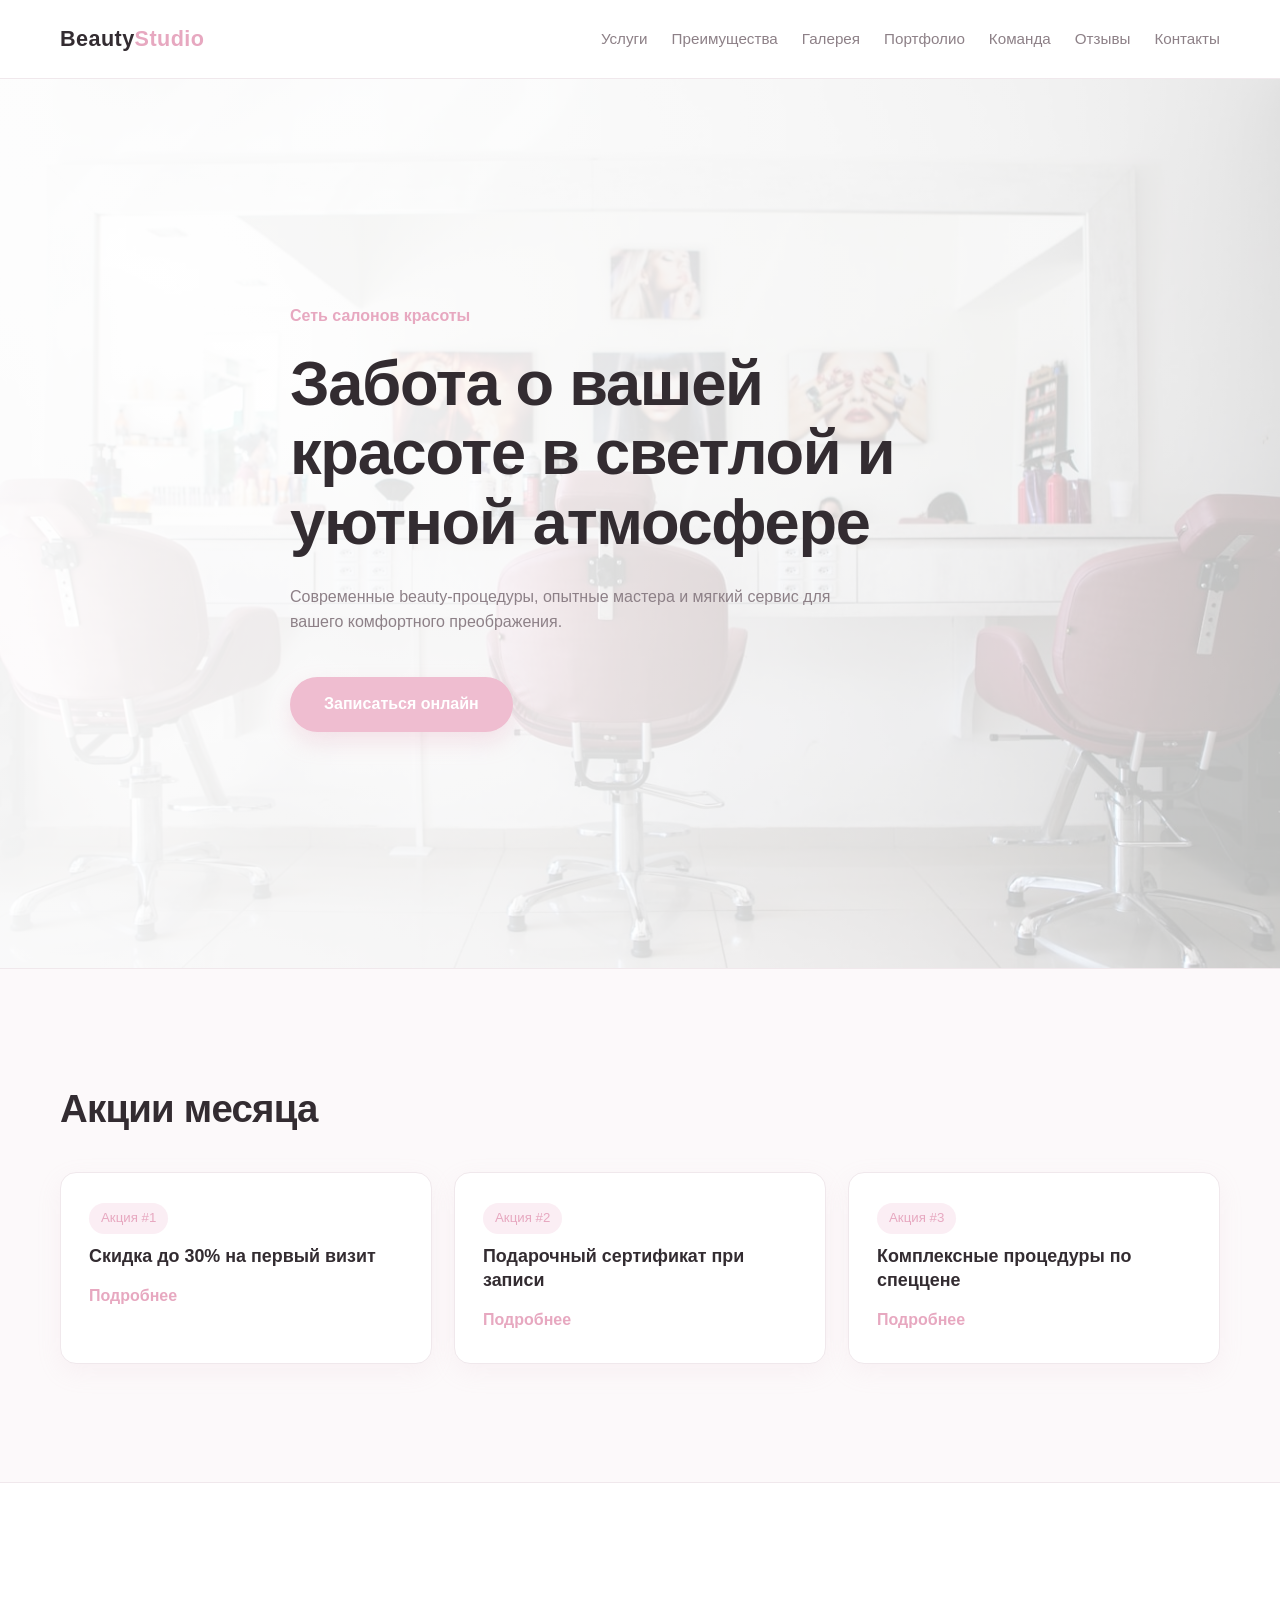
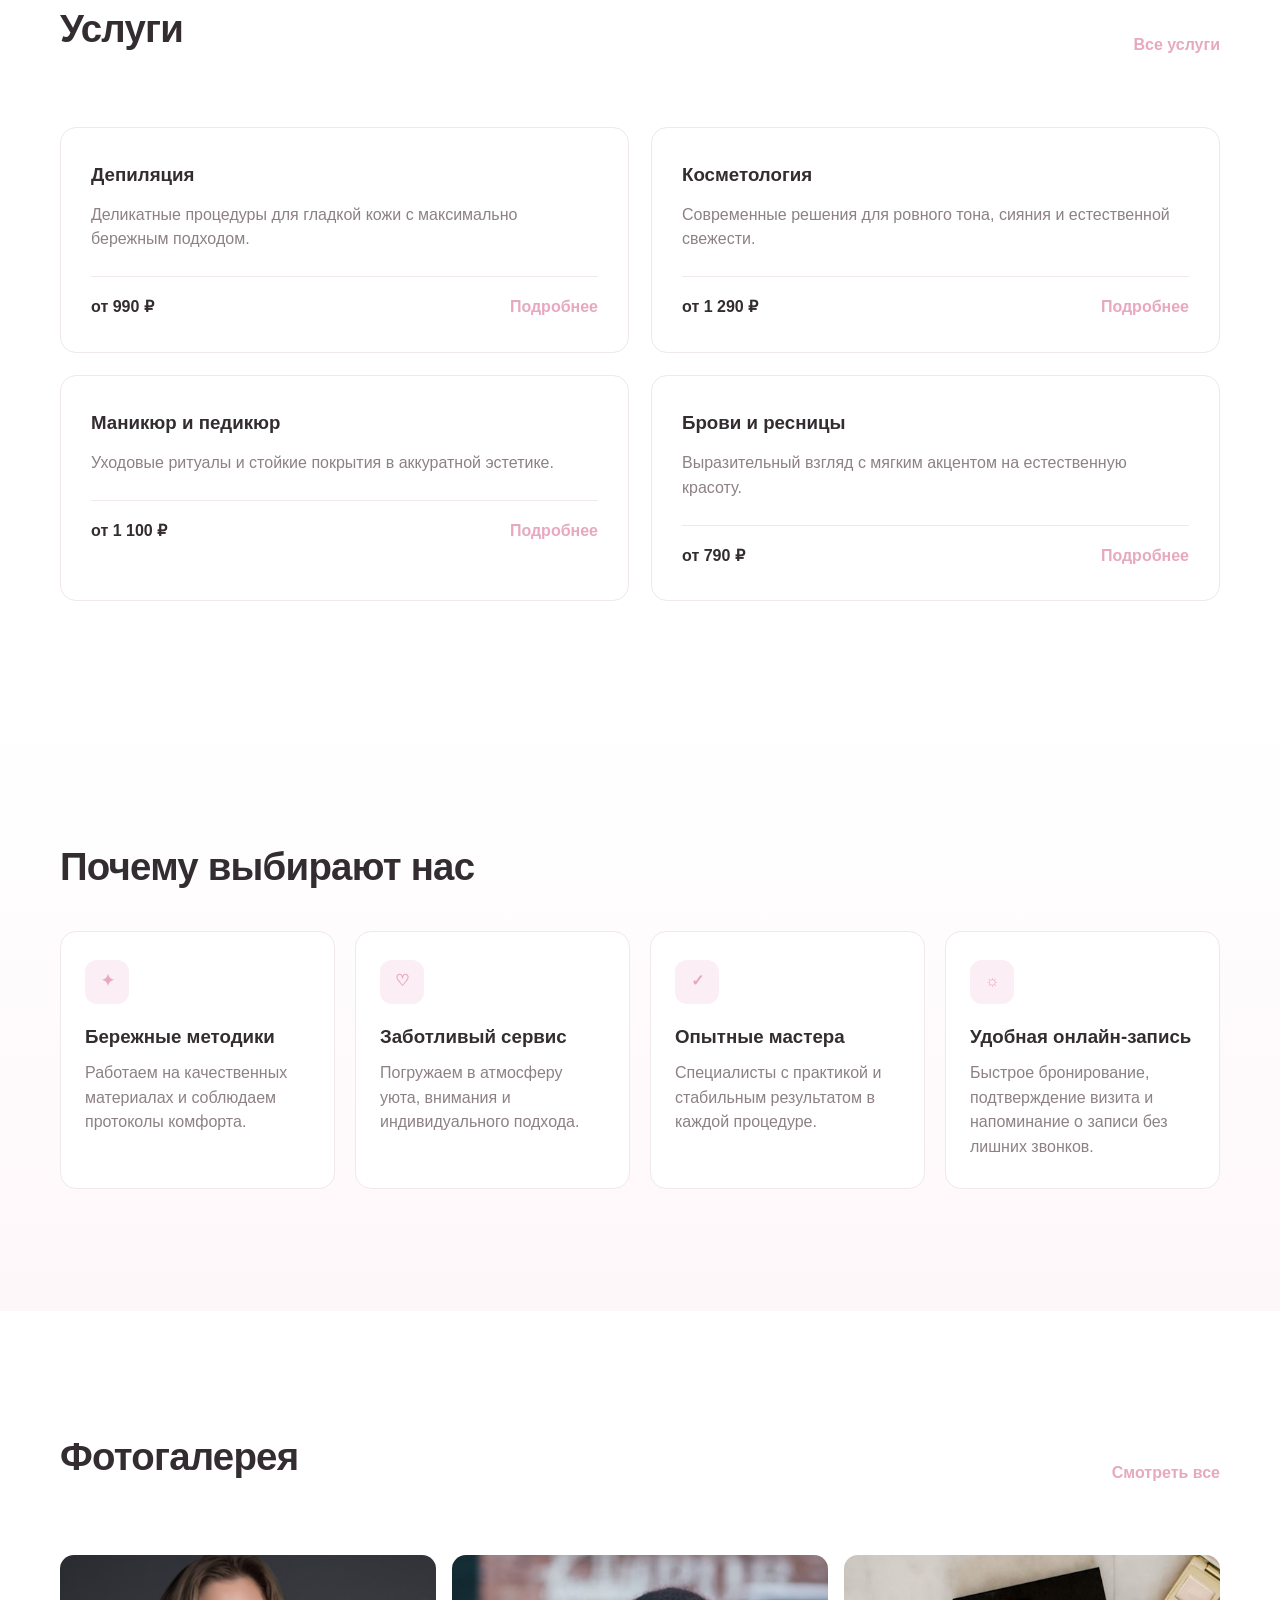
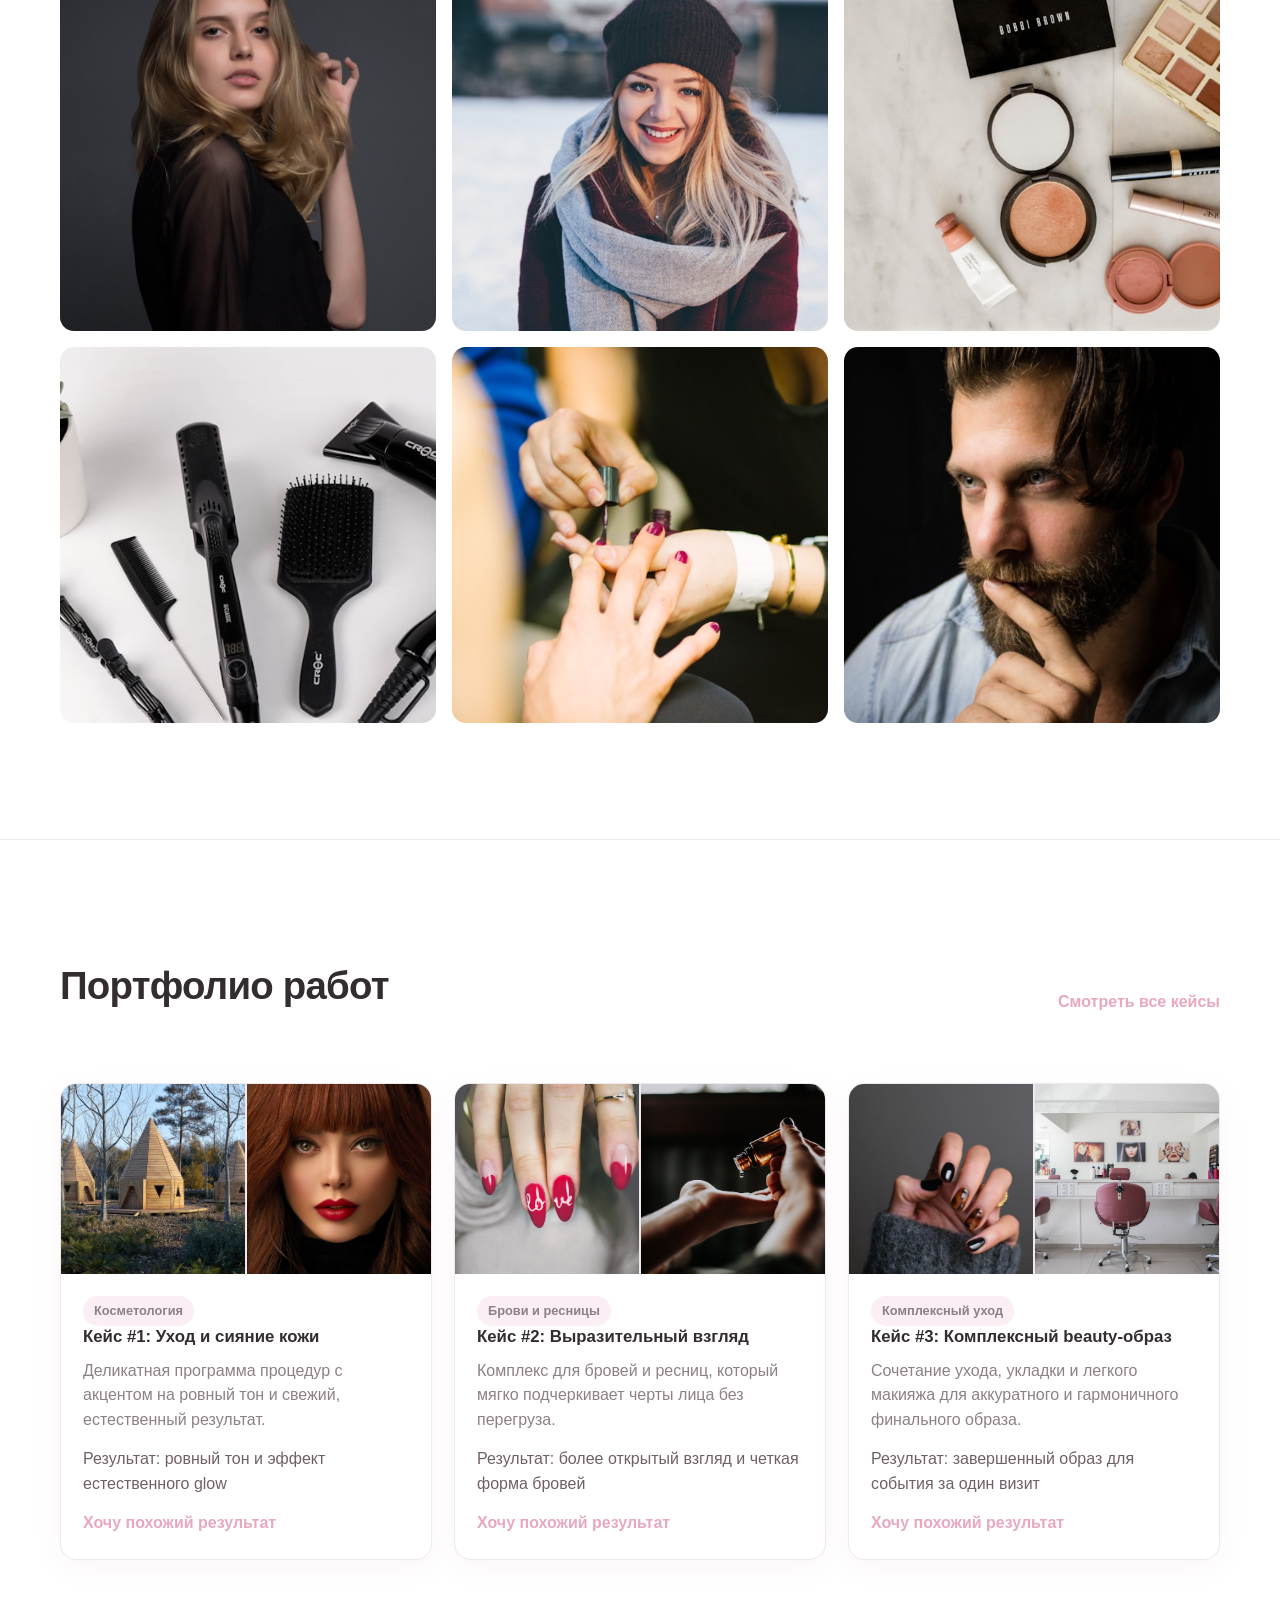
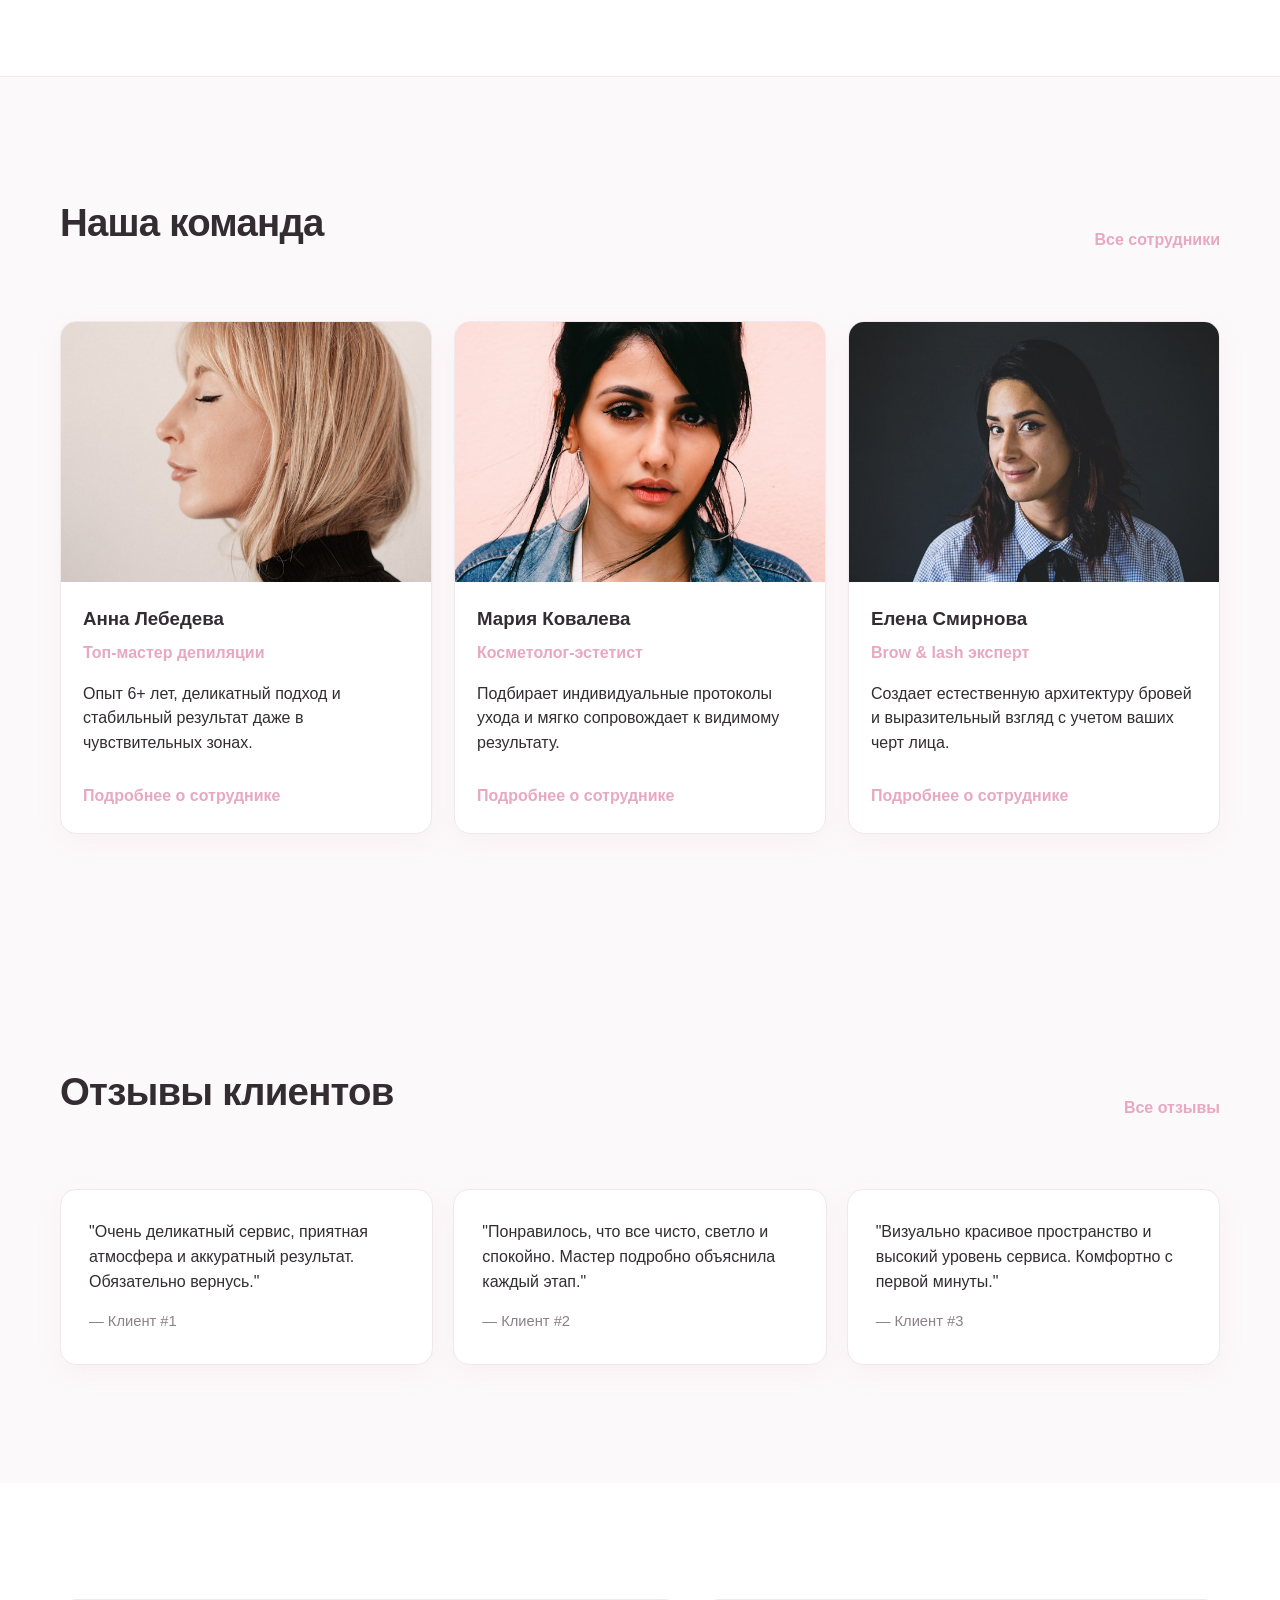
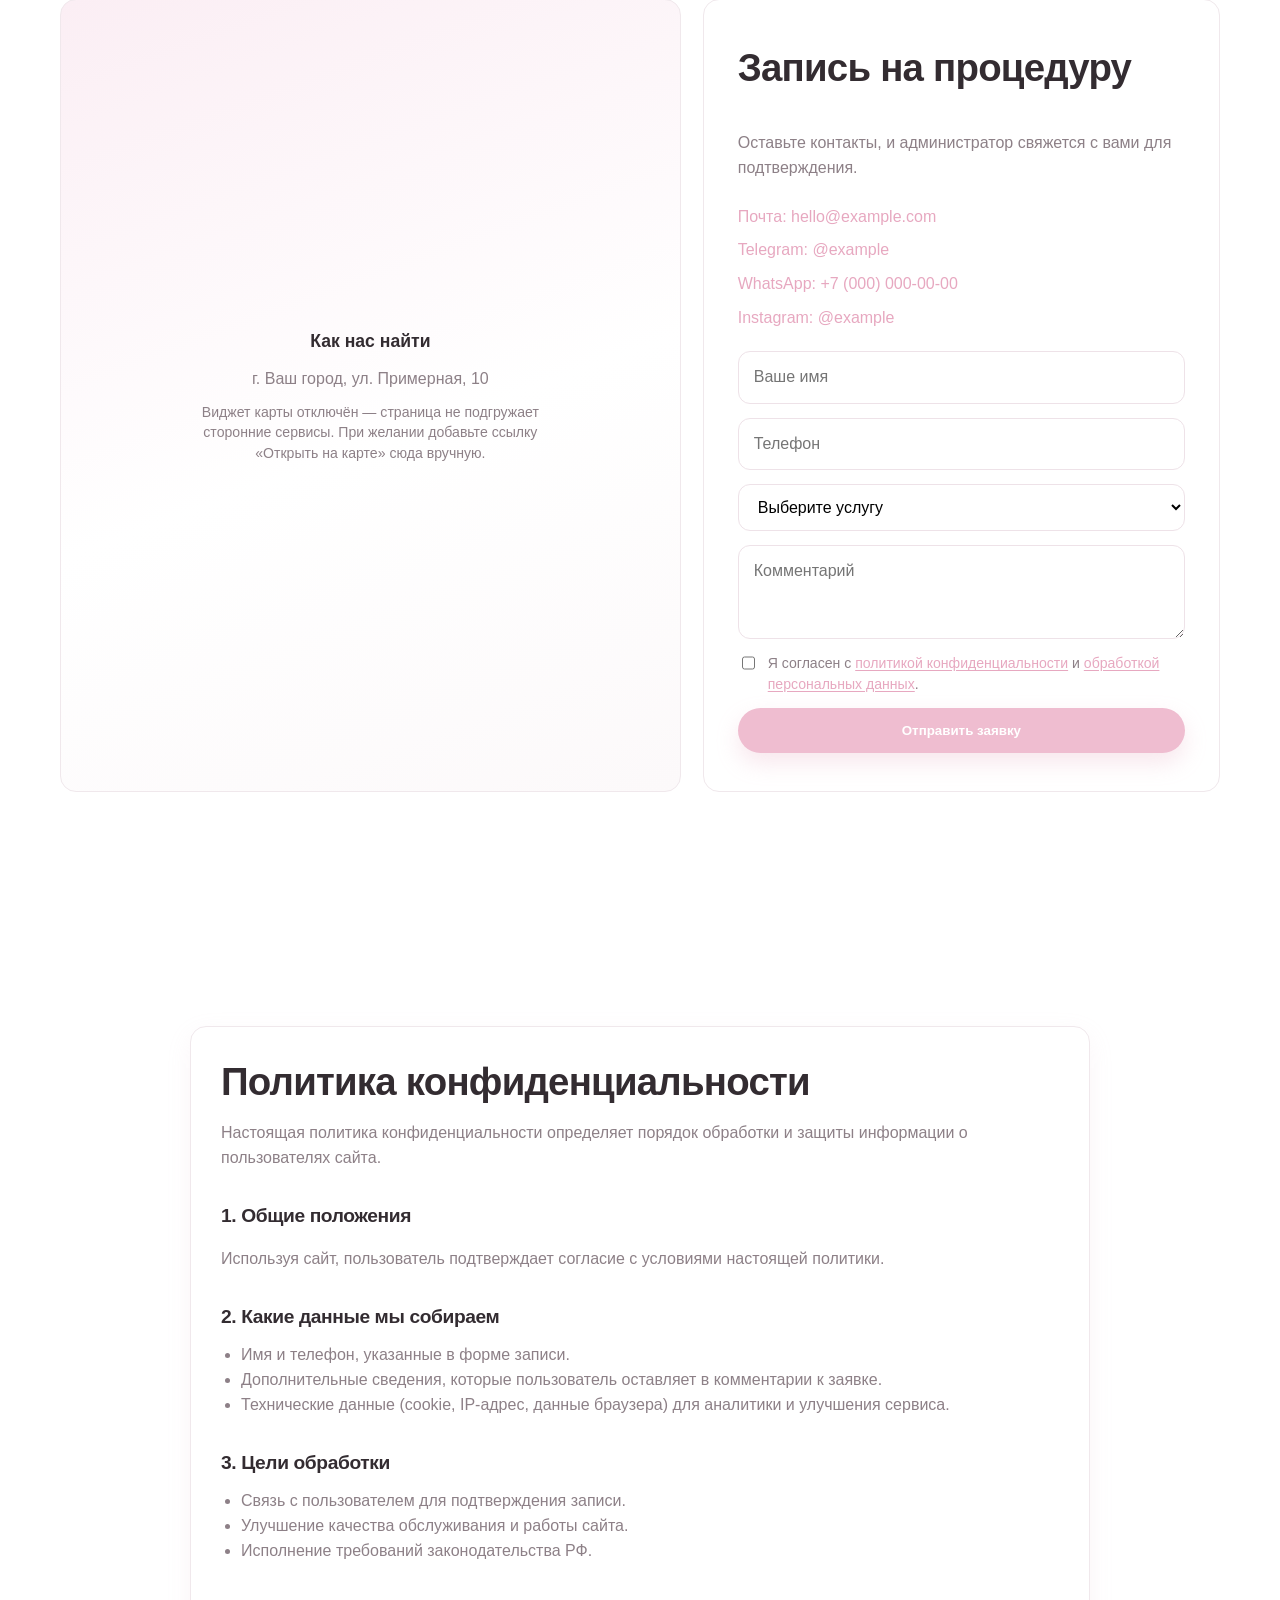
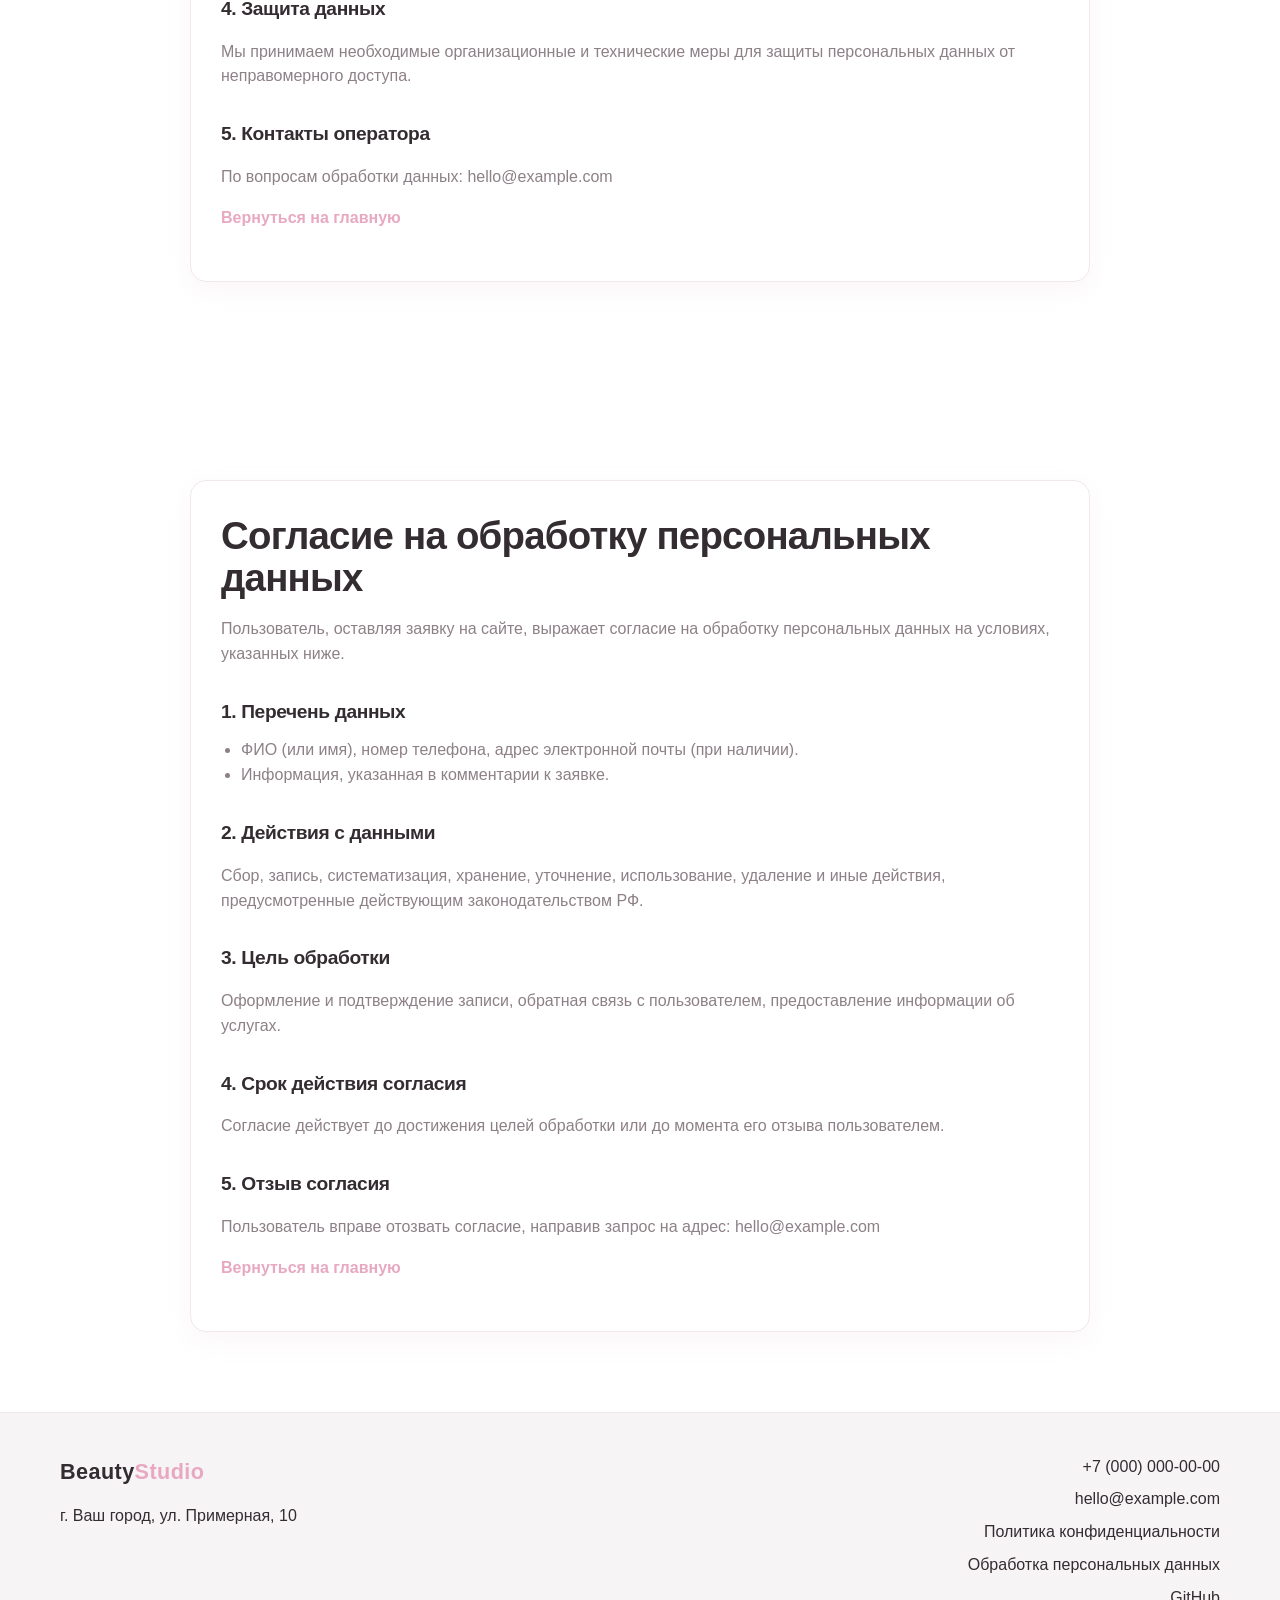
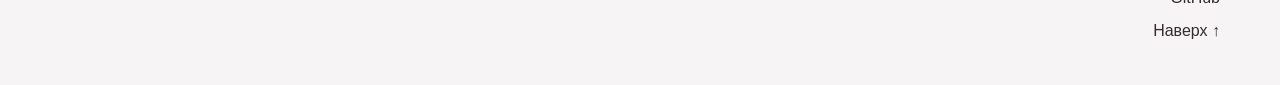
==== commit c0847469: "Локальные изображения, без внешних CDN" ====
--- a/index.html
+++ b/index.html
@@ -5,9 +5,6 @@
   <meta name="viewport" content="width=device-width, initial-scale=1.0">
   <title>Beauty Studio - Светлый beauty лендинг</title>
   <meta name="description" content="Светлый beauty сайт с пастельными акцентами, услугами, галереей, отзывами и формой записи.">
-  <link rel="preconnect" href="https://fonts.googleapis.com">
-  <link rel="preconnect" href="https://fonts.gstatic.com" crossorigin>
-  <link href="https://fonts.googleapis.com/css2?family=Montserrat:wght@400;500;600;700&family=Playfair+Display:wght@500;600&display=swap" rel="stylesheet">
   <link rel="stylesheet" href="styles.css">
 </head>
 <body>
@@ -154,18 +151,18 @@
         </div>
         <div class="gallery-grid" id="gallery-list">
           <!-- EDIT HERE: Легко заменить изображения -->
-          <img loading="lazy" decoding="async" src="https://images.unsplash.com/photo-1524504388940-b1c1722653e1?q=80&w=800&auto=format&fit=crop" alt="Работа мастера 1">
-          <img loading="lazy" decoding="async" src="https://images.unsplash.com/photo-1487412720507-e7ab37603c6f?q=80&w=800&auto=format&fit=crop" alt="Работа мастера 2">
-          <img loading="lazy" decoding="async" src="https://images.unsplash.com/photo-1522335789203-aabd1fc54bc9?q=80&w=800&auto=format&fit=crop" alt="Работа мастера 3">
-          <img loading="lazy" decoding="async" src="https://images.unsplash.com/photo-1527799820374-dcf8d9d4a388?q=80&w=800&auto=format&fit=crop" alt="Работа мастера 4">
-          <img loading="lazy" decoding="async" src="https://images.unsplash.com/photo-1457972729786-0411a3b2b626?q=80&w=800&auto=format&fit=crop" alt="Работа мастера 5">
-          <img loading="lazy" decoding="async" src="https://images.unsplash.com/photo-1521572267360-ee0c2909d518?q=80&w=800&auto=format&fit=crop" alt="Работа мастера 6">
-          <img loading="lazy" decoding="async" class="is-extra is-extra-gallery" src="https://images.unsplash.com/photo-1552693673-1bf958298935?q=80&w=800&auto=format&fit=crop" alt="Работа мастера 7">
-          <img loading="lazy" decoding="async" class="is-extra is-extra-gallery" src="https://images.unsplash.com/photo-1560750588-73207b1ef5b8?q=80&w=800&auto=format&fit=crop" alt="Работа мастера 8">
-          <img loading="lazy" decoding="async" class="is-extra is-extra-gallery" src="https://images.unsplash.com/photo-1562322140-8baeececf3df?q=80&w=800&auto=format&fit=crop" alt="Работа мастера 9">
-          <img loading="lazy" decoding="async" class="is-extra is-extra-gallery" src="https://images.unsplash.com/photo-1523263685509-57c1d050d19b?q=80&w=800&auto=format&fit=crop" alt="Работа мастера 10">
-          <img loading="lazy" decoding="async" class="is-extra is-extra-gallery" src="https://images.unsplash.com/photo-1526045612212-70caf35c14df?q=80&w=800&auto=format&fit=crop" alt="Работа мастера 11">
-          <img loading="lazy" decoding="async" class="is-extra is-extra-gallery" src="https://images.unsplash.com/photo-1516975080664-ed2fc6a32937?q=80&w=800&auto=format&fit=crop" alt="Работа мастера 12">
+          <img loading="lazy" decoding="async" src="images/gallery-01.jpg" alt="Работа мастера 1">
+          <img loading="lazy" decoding="async" src="images/gallery-02.jpg" alt="Работа мастера 2">
+          <img loading="lazy" decoding="async" src="images/gallery-03.jpg" alt="Работа мастера 3">
+          <img loading="lazy" decoding="async" src="images/gallery-04.jpg" alt="Работа мастера 4">
+          <img loading="lazy" decoding="async" src="images/gallery-05.jpg" alt="Работа мастера 5">
+          <img loading="lazy" decoding="async" src="images/gallery-06.jpg" alt="Работа мастера 6">
+          <img loading="lazy" decoding="async" class="is-extra is-extra-gallery" src="images/gallery-07.jpg" alt="Работа мастера 7">
+          <img loading="lazy" decoding="async" class="is-extra is-extra-gallery" src="images/gallery-08.jpg" alt="Работа мастера 8">
+          <img loading="lazy" decoding="async" class="is-extra is-extra-gallery" src="images/gallery-09.jpg" alt="Работа мастера 9">
+          <img loading="lazy" decoding="async" class="is-extra is-extra-gallery" src="images/gallery-10.jpg" alt="Работа мастера 10">
+          <img loading="lazy" decoding="async" class="is-extra is-extra-gallery" src="images/gallery-11.jpg" alt="Работа мастера 11">
+          <img loading="lazy" decoding="async" class="is-extra is-extra-gallery" src="images/gallery-12.jpg" alt="Работа мастера 12">
         </div>
       </div>
     </section>
@@ -180,8 +177,8 @@
           <!-- EDIT HERE: Портфолио -->
           <article class="portfolio-card">
             <div class="portfolio-images">
-              <img loading="lazy" decoding="async" src="https://images.unsplash.com/photo-1583001931096-959e9a1a6223?q=80&w=800&auto=format&fit=crop" alt="До процедуры 1">
-              <img loading="lazy" decoding="async" src="https://images.unsplash.com/photo-1616683693504-3ea7e9ad6fec?q=80&w=800&auto=format&fit=crop" alt="После процедуры 1">
+              <img loading="lazy" decoding="async" src="images/portfolio-01a.jpg" alt="До процедуры 1">
+              <img loading="lazy" decoding="async" src="images/portfolio-01b.jpg" alt="После процедуры 1">
             </div>
             <div class="portfolio-body">
               <p class="portfolio-tag">Косметология</p>
@@ -193,8 +190,8 @@
           </article>
           <article class="portfolio-card">
             <div class="portfolio-images">
-              <img loading="lazy" decoding="async" src="https://images.unsplash.com/photo-1519014816548-bf5fe059798b?q=80&w=800&auto=format&fit=crop" alt="До процедуры 2">
-              <img loading="lazy" decoding="async" src="https://images.unsplash.com/photo-1515377905703-c4788e51af15?q=80&w=800&auto=format&fit=crop" alt="После процедуры 2">
+              <img loading="lazy" decoding="async" src="images/portfolio-02a.jpg" alt="До процедуры 2">
+              <img loading="lazy" decoding="async" src="images/portfolio-02b.jpg" alt="После процедуры 2">
             </div>
             <div class="portfolio-body">
               <p class="portfolio-tag">Брови и ресницы</p>
@@ -206,8 +203,8 @@
           </article>
           <article class="portfolio-card">
             <div class="portfolio-images">
-              <img loading="lazy" decoding="async" src="https://images.unsplash.com/photo-1604654894610-df63bc536371?q=80&w=800&auto=format&fit=crop" alt="До процедуры 3">
-              <img loading="lazy" decoding="async" src="https://images.unsplash.com/photo-1521590832167-7bcbfaa6381f?q=80&w=800&auto=format&fit=crop" alt="После процедуры 3">
+              <img loading="lazy" decoding="async" src="images/portfolio-03a.jpg" alt="До процедуры 3">
+              <img loading="lazy" decoding="async" src="images/portfolio-03b.jpg" alt="После процедуры 3">
             </div>
             <div class="portfolio-body">
               <p class="portfolio-tag">Комплексный уход</p>
@@ -219,8 +216,8 @@
           </article>
           <article class="portfolio-card is-extra is-extra-portfolio">
             <div class="portfolio-images">
-              <img loading="lazy" decoding="async" src="https://images.unsplash.com/photo-1487412947147-5cebf100ffc2?q=80&w=800&auto=format&fit=crop" alt="До процедуры 4">
-              <img loading="lazy" decoding="async" src="https://images.unsplash.com/photo-1596462502278-27bfdc403348?q=80&w=800&auto=format&fit=crop" alt="После процедуры 4">
+              <img loading="lazy" decoding="async" src="images/portfolio-04a.jpg" alt="До процедуры 4">
+              <img loading="lazy" decoding="async" src="images/portfolio-04b.jpg" alt="После процедуры 4">
             </div>
             <div class="portfolio-body">
               <p class="portfolio-tag">Маникюр</p>
@@ -232,8 +229,8 @@
           </article>
           <article class="portfolio-card is-extra is-extra-portfolio">
             <div class="portfolio-images">
-              <img loading="lazy" decoding="async" src="https://images.unsplash.com/photo-1522337660859-02fbefca4702?q=80&w=800&auto=format&fit=crop" alt="До процедуры 5">
-              <img loading="lazy" decoding="async" src="https://images.unsplash.com/photo-1522338242992-e1a54906a8da?q=80&w=800&auto=format&fit=crop" alt="После процедуры 5">
+              <img loading="lazy" decoding="async" src="images/portfolio-05a.jpg" alt="До процедуры 5">
+              <img loading="lazy" decoding="async" src="images/portfolio-05b.jpg" alt="После процедуры 5">
             </div>
             <div class="portfolio-body">
               <p class="portfolio-tag">Укладка</p>
@@ -245,8 +242,8 @@
           </article>
           <article class="portfolio-card is-extra is-extra-portfolio">
             <div class="portfolio-images">
-              <img loading="lazy" decoding="async" src="https://images.unsplash.com/photo-1503236823255-94609f598e71?q=80&w=800&auto=format&fit=crop" alt="До процедуры 6">
-              <img loading="lazy" decoding="async" src="https://images.unsplash.com/photo-1512496015851-a90fb38ba796?q=80&w=800&auto=format&fit=crop" alt="После процедуры 6">
+              <img loading="lazy" decoding="async" src="images/portfolio-06a.jpg" alt="До процедуры 6">
+              <img loading="lazy" decoding="async" src="images/portfolio-06b.jpg" alt="После процедуры 6">
             </div>
             <div class="portfolio-body">
               <p class="portfolio-tag">Комплекс</p>
@@ -269,7 +266,7 @@
         <div class="team-grid" id="team-list">
           <!-- EDIT HERE: Сотрудники -->
           <article class="team-card js-team-card" data-name="Анна Лебедева" data-role="Топ-мастер депиляции" data-age="29 лет" data-exp="6 лет" data-spec="шугаринг и воск" data-about="Работает с чувствительной кожей, подбирает деликатные техники и объясняет каждый этап процедуры.">
-            <img loading="lazy" decoding="async" src="https://images.unsplash.com/photo-1614283233556-f35b0c801ef1?q=80&w=640&auto=format&fit=crop" alt="Специалист 1">
+            <img loading="lazy" decoding="async" src="images/team-01.jpg" alt="Специалист 1">
             <div class="team-body">
               <h3>Анна Лебедева</h3>
               <p class="team-role">Топ-мастер депиляции</p>
@@ -278,7 +275,7 @@
             </div>
           </article>
           <article class="team-card js-team-card" data-name="Мария Ковалева" data-role="Косметолог-эстетист" data-age="34 года" data-exp="8 лет" data-spec="чистки, пилинги, уходовые протоколы" data-about="Составляет индивидуальные программы и помогает поддерживать результат между визитами.">
-            <img loading="lazy" decoding="async" src="https://images.unsplash.com/photo-1488426862026-3ee34a7d66df?q=80&w=640&auto=format&fit=crop" alt="Специалист 2">
+            <img loading="lazy" decoding="async" src="images/team-02.jpg" alt="Специалист 2">
             <div class="team-body">
               <h3>Мария Ковалева</h3>
               <p class="team-role">Косметолог-эстетист</p>
@@ -287,7 +284,7 @@
             </div>
           </article>
           <article class="team-card js-team-card" data-name="Елена Смирнова" data-role="Brow & lash эксперт" data-age="27 лет" data-exp="5 лет" data-spec="архитектура бровей и ламинирование" data-about="Создает естественные формы и балансирует акцент на чертах лица без перегруженного эффекта.">
-            <img loading="lazy" decoding="async" src="https://images.unsplash.com/photo-1607746882042-944635dfe10e?q=80&w=640&auto=format&fit=crop" alt="Специалист 3">
+            <img loading="lazy" decoding="async" src="images/team-03.jpg" alt="Специалист 3">
             <div class="team-body">
               <h3>Елена Смирнова</h3>
               <p class="team-role">Brow & lash эксперт</p>
@@ -296,7 +293,7 @@
             </div>
           </article>
           <article class="team-card js-team-card is-extra is-extra-team" data-name="Ольга Романова" data-role="Мастер ногтевого сервиса" data-age="31 год" data-exp="7 лет" data-spec="аппаратный маникюр и педикюр" data-about="Работает аккуратно и быстро, подбирает долговременные покрытия под образ жизни клиента.">
-            <img loading="lazy" decoding="async" src="https://images.unsplash.com/photo-1573496359142-b8d87734a5a2?q=80&w=640&auto=format&fit=crop" alt="Специалист 4">
+            <img loading="lazy" decoding="async" src="images/team-04.jpg" alt="Специалист 4">
             <div class="team-body">
               <h3>Ольга Романова</h3>
               <p class="team-role">Мастер ногтевого сервиса</p>
@@ -305,7 +302,7 @@
             </div>
           </article>
           <article class="team-card js-team-card is-extra is-extra-team" data-name="Наталья Орехова" data-role="Визажист-стилист" data-age="30 лет" data-exp="9 лет" data-spec="дневной и вечерний макияж" data-about="Подбирает макияж под особенности лица и формат события, создает аккуратные и элегантные образы.">
-            <img loading="lazy" decoding="async" src="https://images.unsplash.com/photo-1551836022-d5d88e9218df?q=80&w=640&auto=format&fit=crop" alt="Специалист 5">
+            <img loading="lazy" decoding="async" src="images/team-05.jpg" alt="Специалист 5">
             <div class="team-body">
               <h3>Наталья Орехова</h3>
               <p class="team-role">Визажист-стилист</p>
@@ -314,7 +311,7 @@
             </div>
           </article>
           <article class="team-card js-team-card is-extra is-extra-team" data-name="Ирина Данилова" data-role="Массажист-эстетист" data-age="36 лет" data-exp="10 лет" data-spec="релакс и лимфодренажные техники" data-about="Комбинирует массажные техники для расслабления, восстановления тонуса и эстетического эффекта.">
-            <img loading="lazy" decoding="async" src="https://images.unsplash.com/photo-1541534741688-6078c6bfb5c5?q=80&w=640&auto=format&fit=crop" alt="Специалист 6">
+            <img loading="lazy" decoding="async" src="images/team-06.jpg" alt="Специалист 6">
             <div class="team-body">
               <h3>Ирина Данилова</h3>
               <p class="team-role">Массажист-эстетист</p>
@@ -364,12 +361,13 @@
 
     <section class="contacts fade-in" id="contacts">
       <div class="container contacts-layout">
-        <div class="contacts-map">
-          <!-- EDIT HERE: Карта -->
-          <iframe
-            src="https://yandex.ru/map-widget/v1/?um=constructor%3A31ab953b49583a4a6ec8e5ecf0d9e2d7dfd6a2032411f7ad5f5d8e7bc8ef7d7f&amp;source=constructor"
-            width="100%" height="100%" frameborder="0"
-            title="Карта салона"></iframe>
+        <div class="contacts-map contacts-map--static" aria-label="Адрес салона">
+          <!-- EDIT HERE: при необходимости вставьте ссылку на карту вместо статичного блока -->
+          <div class="contacts-map__inner">
+            <p class="contacts-map__title">Как нас найти</p>
+            <p class="contacts-map__address">г. Ваш город, ул. Примерная, 10</p>
+            <p class="contacts-map__note">Виджет карты отключён — страница не подгружает сторонние сервисы. При желании добавьте ссылку «Открыть на карте» сюда вручную.</p>
+          </div>
         </div>
         <div class="contacts-form-wrap">
           <h2>Запись на процедуру</h2>
--- a/styles.css
+++ b/styles.css
@@ -9,6 +9,7 @@
   --pink-soft: #fbeef4;
   --shadow: 0 8px 24px rgba(224, 183, 198, 0.12);
   --radius: 16px;
+  --hero-image: url("images/hero.jpg");
 }
 
 * {
@@ -109,7 +110,7 @@
   position: relative;
   display: grid;
   align-items: center;
-  background: url("https://images.unsplash.com/photo-1521590832167-7bcbfaa6381f?q=80&w=1400&auto=format&fit=crop") center/cover no-repeat;
+  background: var(--hero-image) center/cover no-repeat;
 }
 
 .hero-overlay {
@@ -502,6 +503,40 @@
   border: 1px solid var(--line);
 }
 
+.contacts-map--static {
+  display: flex;
+  align-items: center;
+  justify-content: center;
+  background: linear-gradient(160deg, var(--pink-soft) 0%, #fff 55%, var(--bg-soft) 100%);
+  padding: 32px;
+}
+
+.contacts-map__inner {
+  text-align: center;
+  max-width: 360px;
+}
+
+.contacts-map__title {
+  margin: 0 0 12px;
+  font-weight: 700;
+  font-size: 1.1rem;
+  color: var(--text);
+}
+
+.contacts-map__address {
+  margin: 0 0 12px;
+  color: var(--muted);
+  font-size: 1rem;
+  line-height: 1.45;
+}
+
+.contacts-map__note {
+  margin: 0;
+  color: var(--muted);
+  font-size: 0.88rem;
+  line-height: 1.45;
+}
+
 .contacts-form-wrap {
   padding: 38px 34px;
 }
@@ -765,7 +800,7 @@
 
 .booking-modal__title {
   margin: 0 0 26px;
-  font-family: "Montserrat", sans-serif;
+  font-family: inherit;
   font-size: clamp(1.6rem, 4vw, 2rem);
   font-weight: 700;
   color: var(--text);
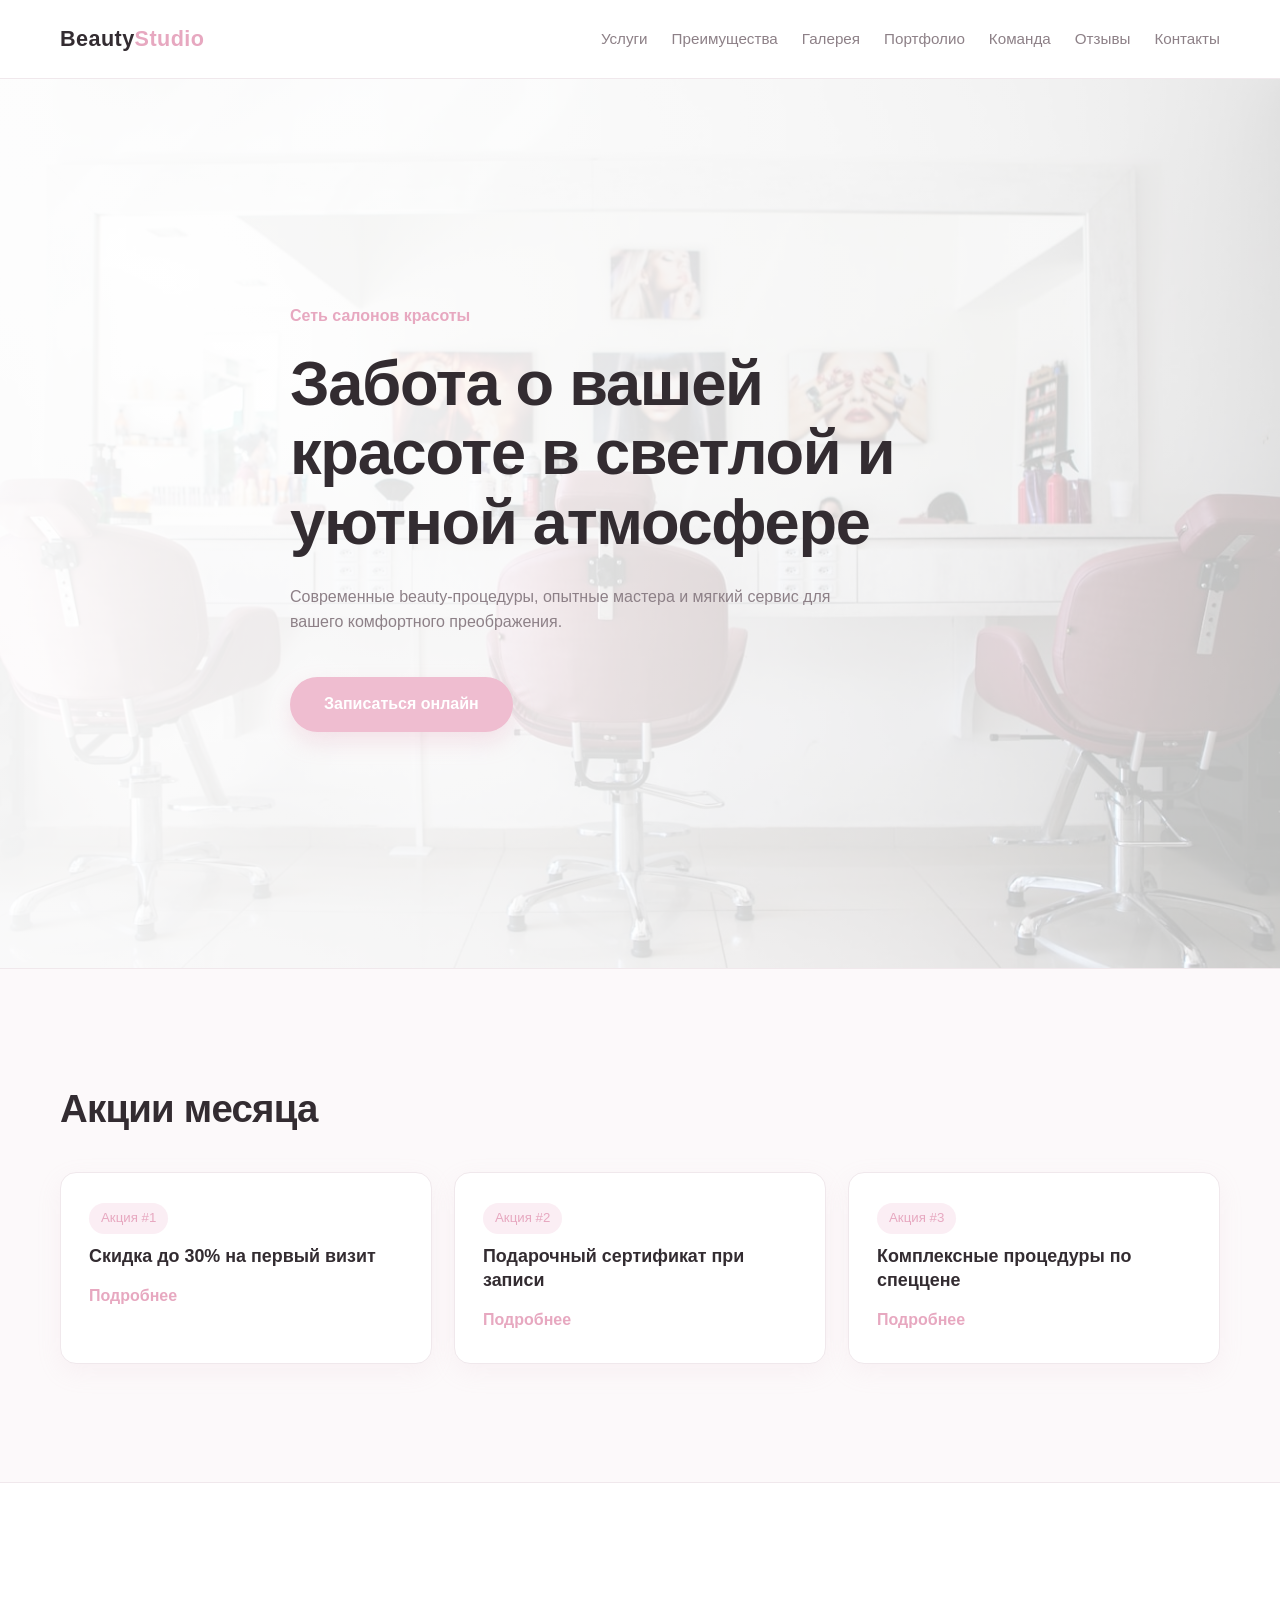
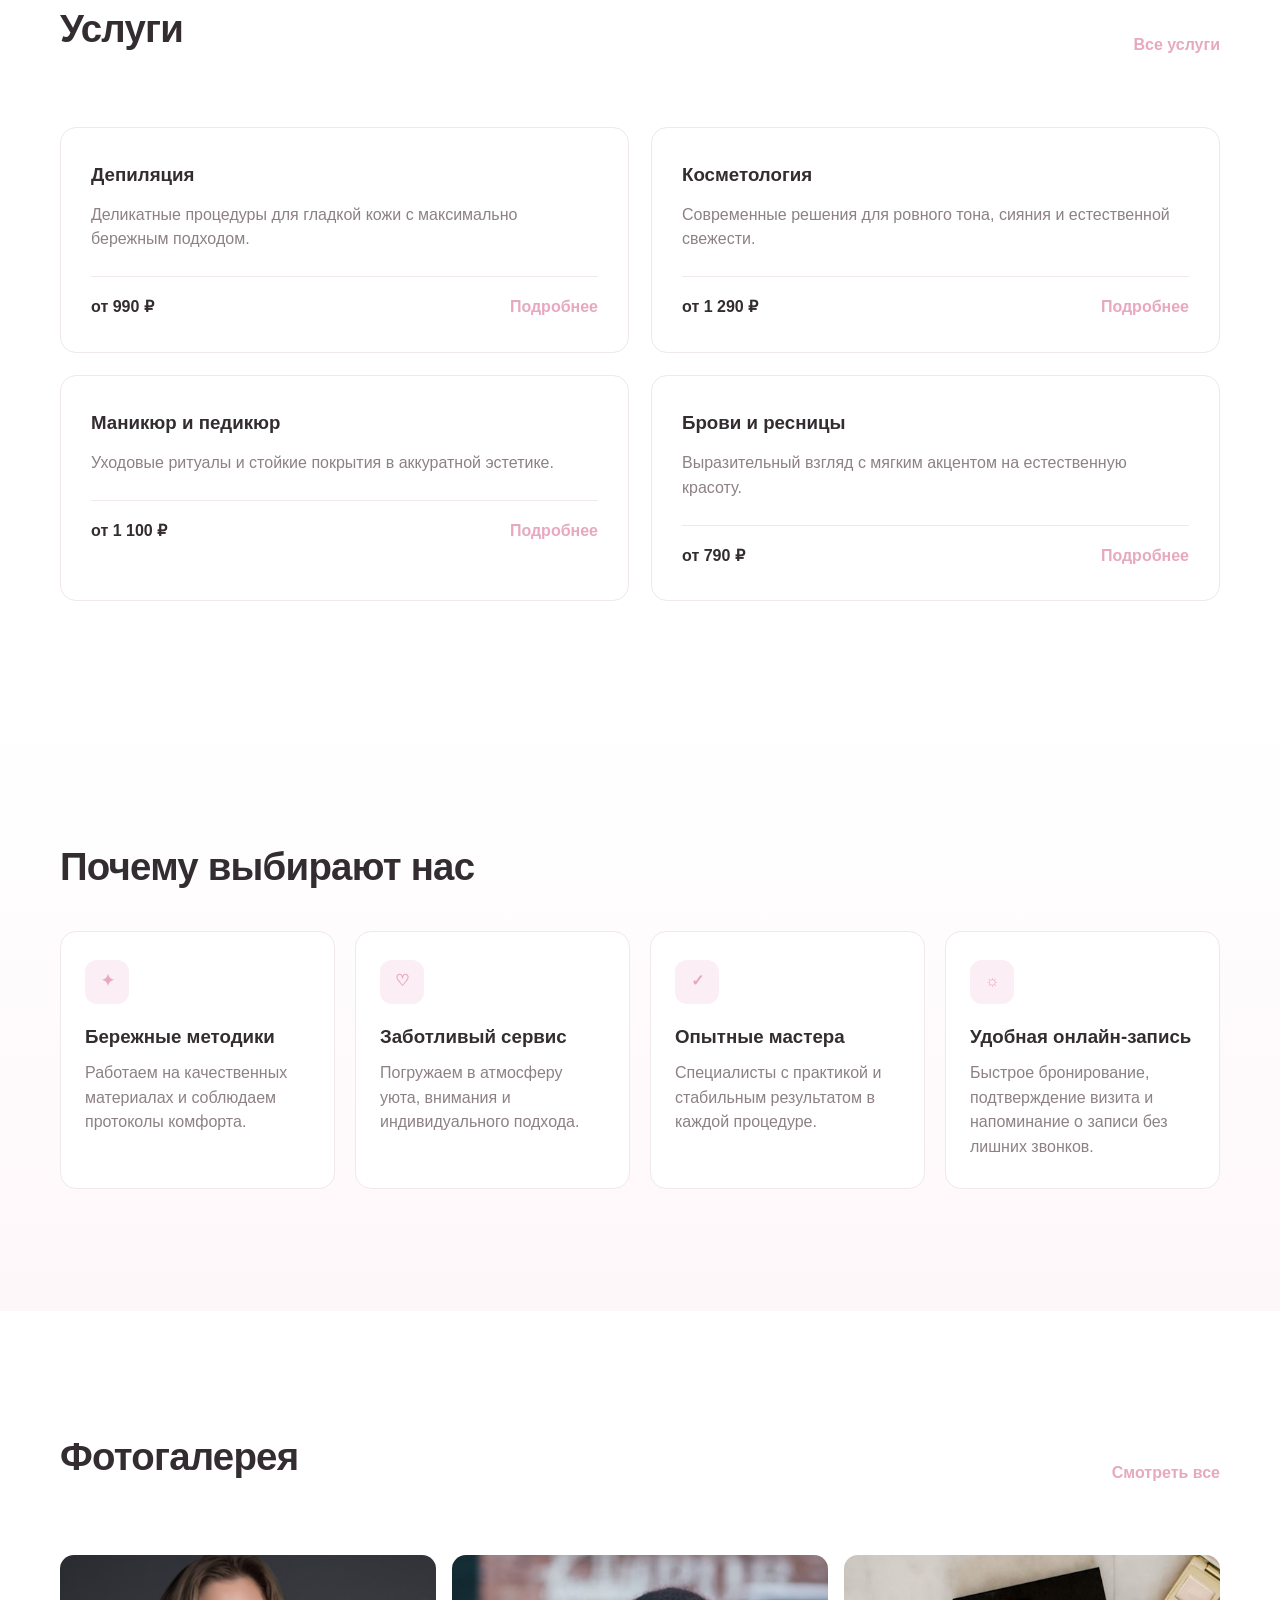
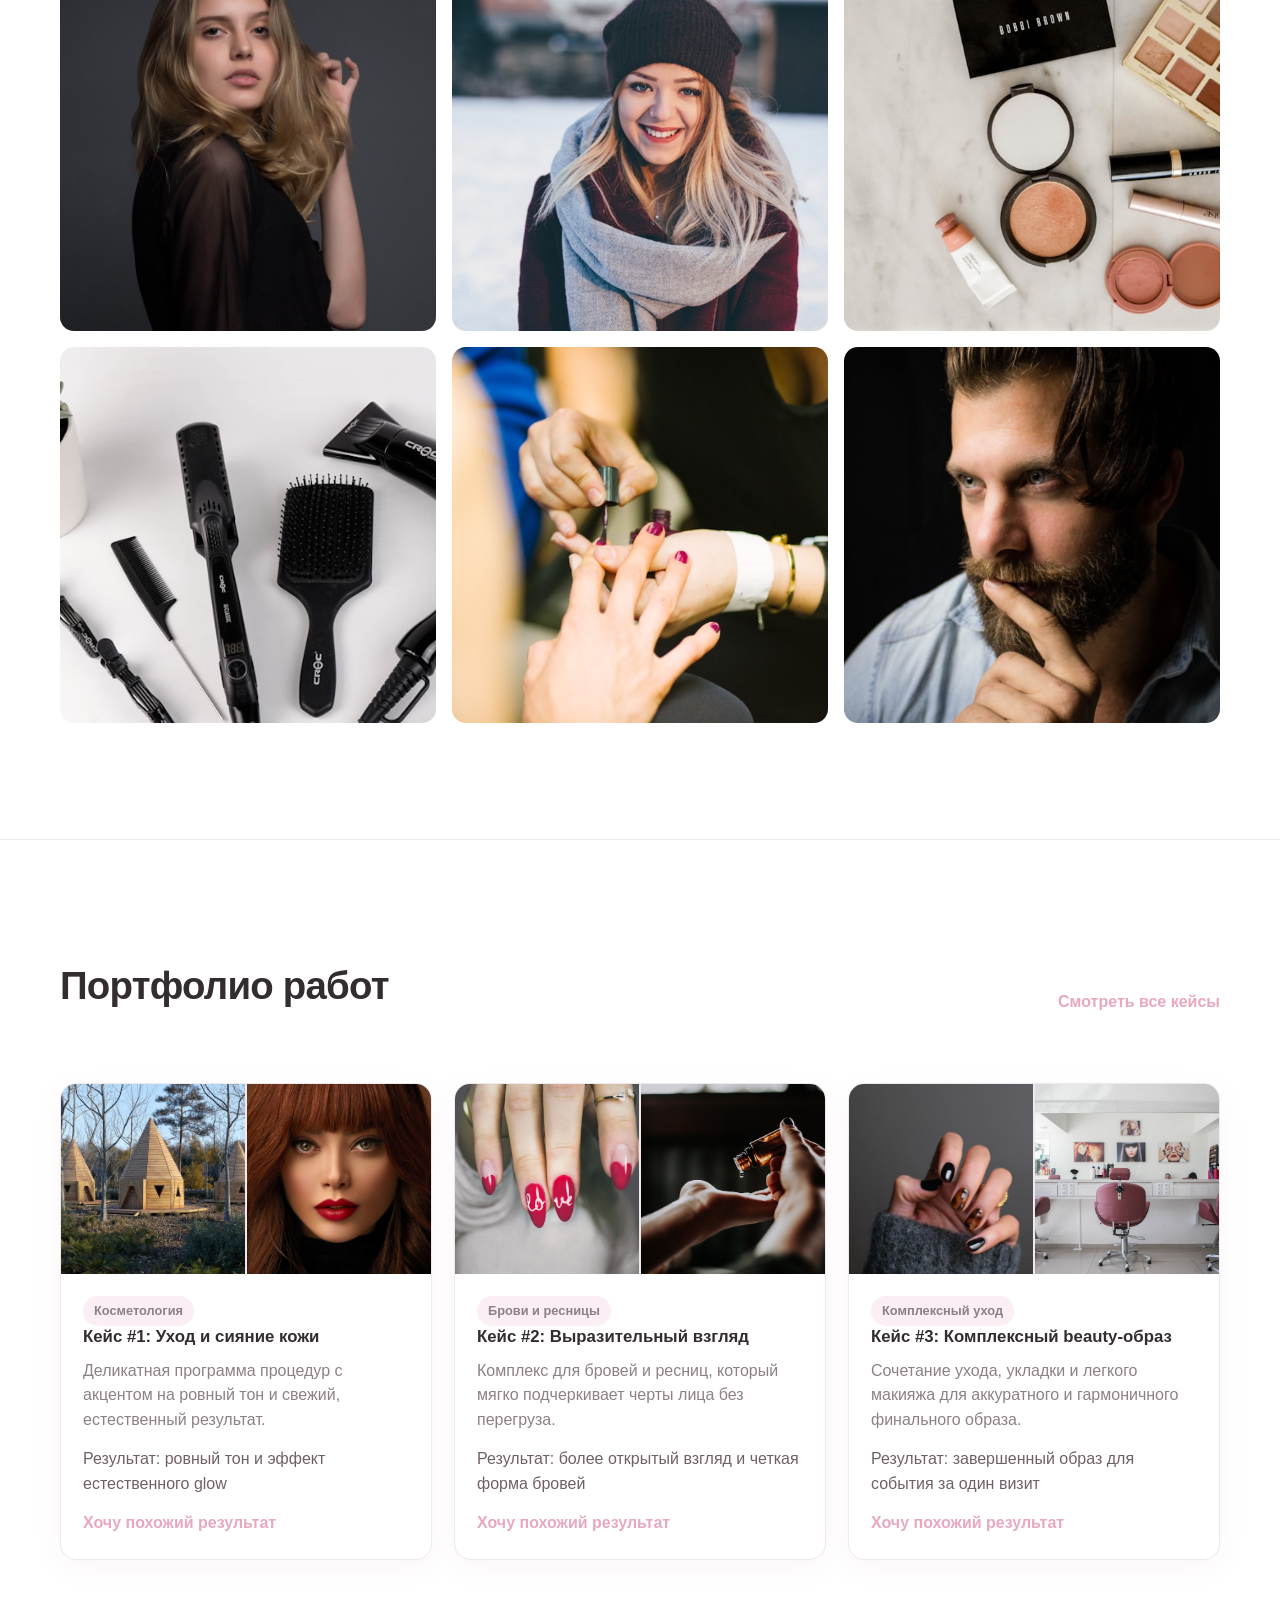
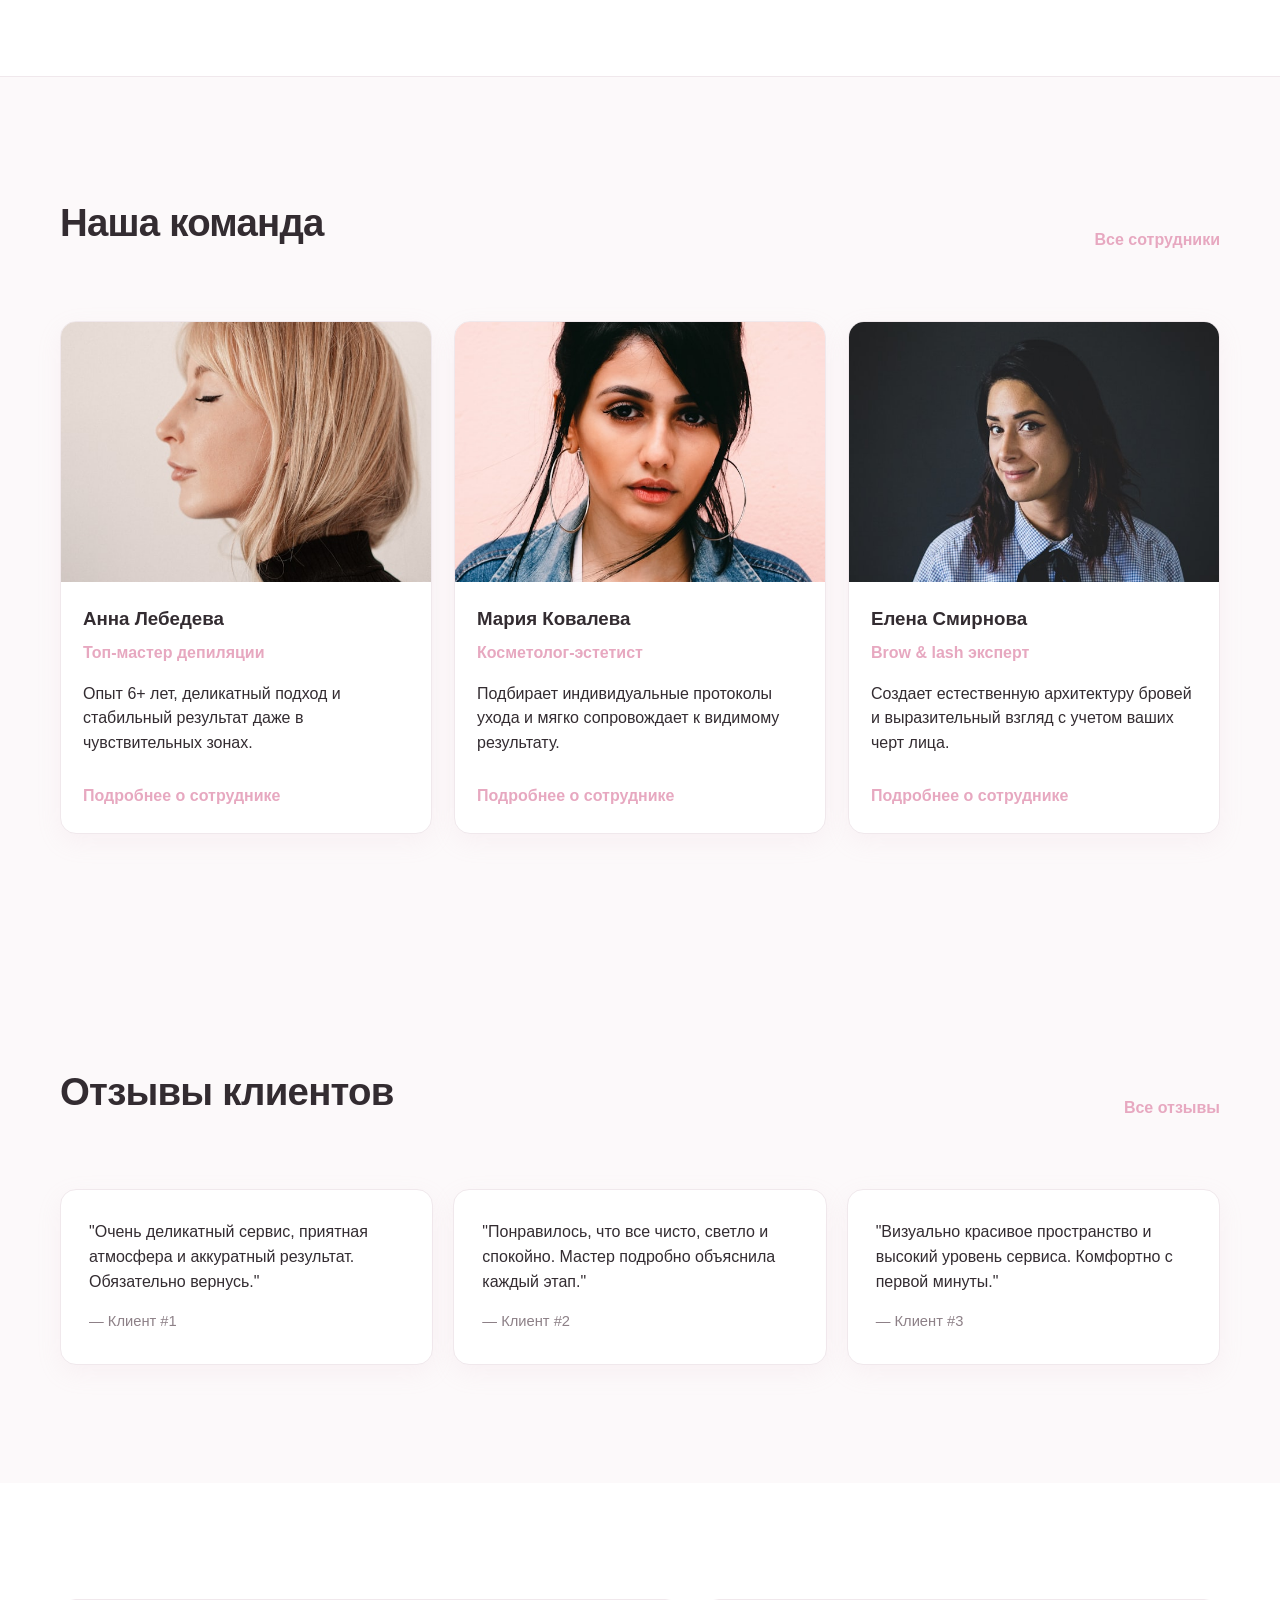
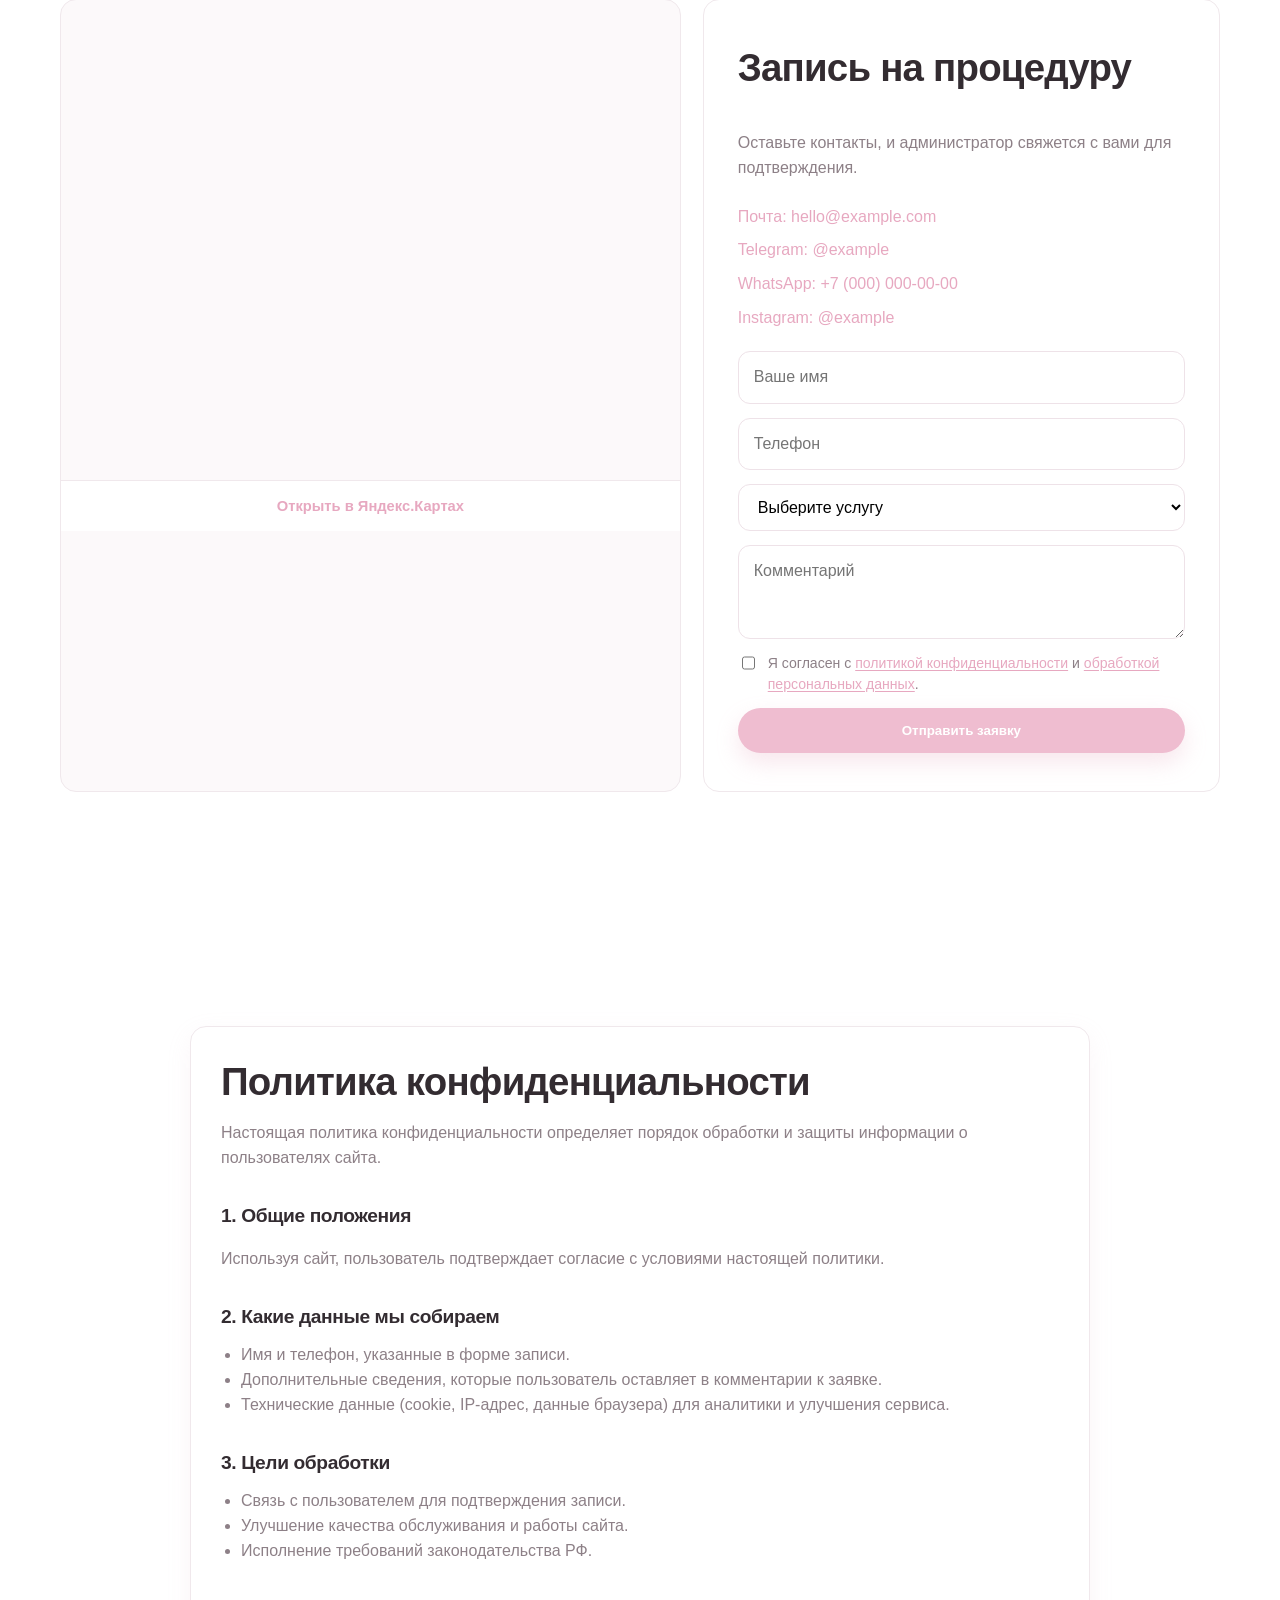
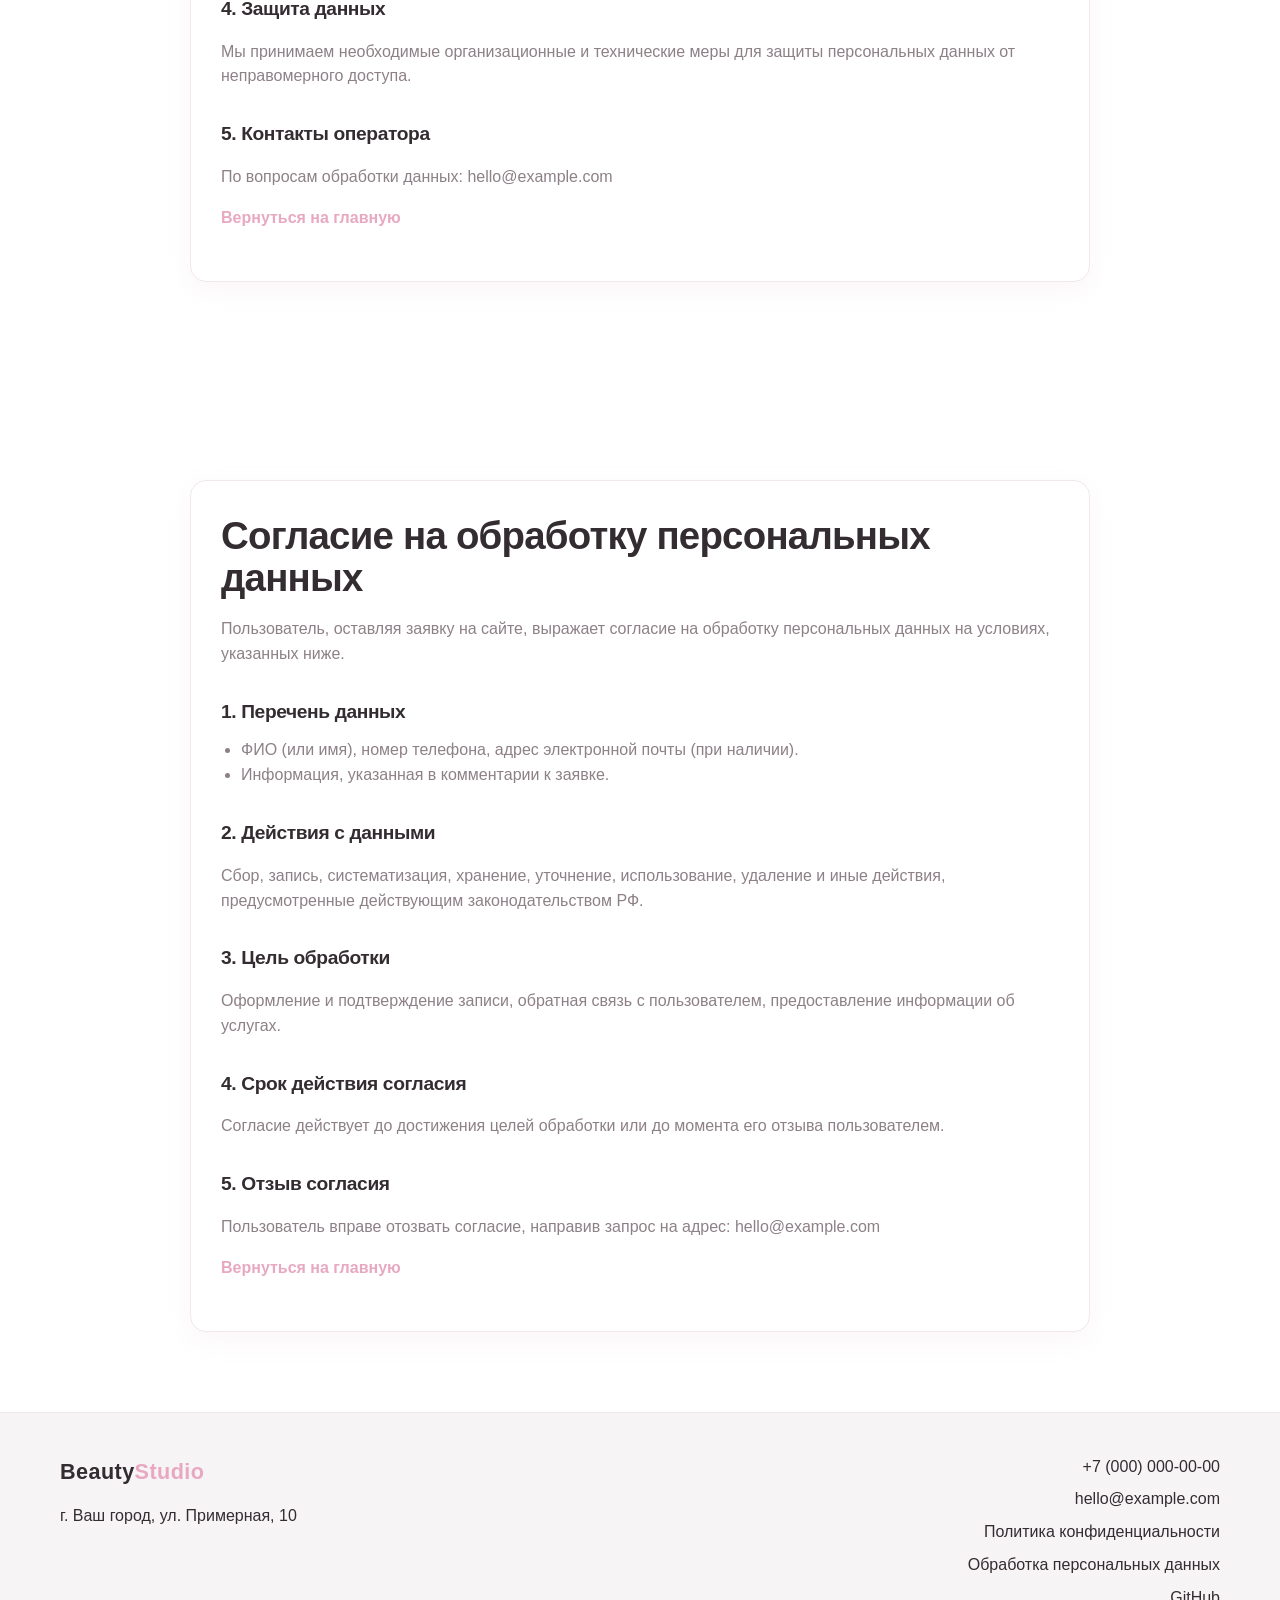
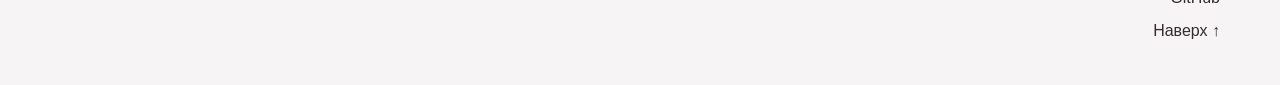
==== commit 41a741c3: "Fix map embed and contacts map block" ====
--- a/index.html
+++ b/index.html
@@ -5,6 +5,21 @@
   <meta name="viewport" content="width=device-width, initial-scale=1.0">
   <title>Beauty Studio - Светлый beauty лендинг</title>
   <meta name="description" content="Светлый beauty сайт с пастельными акцентами, услугами, галереей, отзывами и формой записи.">
+  <script>
+    (function () {
+      if (location.protocol === "file:") return;
+      var p = location.pathname;
+      if (p.endsWith(".html")) {
+        p = p.replace(/[^/]+$/, "");
+      }
+      if (!p.endsWith("/")) {
+        p += "/";
+      }
+      var b = document.createElement("base");
+      b.href = p || "/";
+      document.head.insertBefore(b, document.head.firstChild);
+    })();
+  </script>
   <link rel="stylesheet" href="styles.css">
 </head>
 <body>
@@ -28,6 +43,8 @@
 
   <main>
     <section class="hero fade-in">
+      <!-- Фон через img — тот же путь, что у галереи (корректно на GitHub Pages) -->
+      <img class="hero-bg" src="images/hero.jpg" alt="" width="1600" height="900" decoding="async" fetchpriority="high">
       <div class="hero-overlay"></div>
       <div class="container hero-content">
         <!-- EDIT HERE: Hero текст -->
@@ -361,12 +378,21 @@
 
     <section class="contacts fade-in" id="contacts">
       <div class="container contacts-layout">
-        <div class="contacts-map contacts-map--static" aria-label="Адрес салона">
-          <!-- EDIT HERE: при необходимости вставьте ссылку на карту вместо статичного блока -->
-          <div class="contacts-map__inner">
-            <p class="contacts-map__title">Как нас найти</p>
-            <p class="contacts-map__address">г. Ваш город, ул. Примерная, 10</p>
-            <p class="contacts-map__note">Виджет карты отключён — страница не подгружает сторонние сервисы. При желании добавьте ссылку «Открыть на карте» сюда вручную.</p>
+        <div class="contacts-map contacts-map--embed" aria-label="Карта салона">
+          <!-- Надежное встраивание: OSM показывает карту в любых браузерах и webview -->
+          <iframe
+            class="contacts-map__frame"
+            loading="lazy"
+            allowfullscreen
+            referrerpolicy="no-referrer-when-downgrade"
+            src="https://www.openstreetmap.org/export/embed.html?bbox=37.53%2C55.71%2C37.68%2C55.79&amp;layer=mapnik&amp;marker=55.75%2C37.62"
+            title="Карта салона"></iframe>
+          <div class="contacts-map__bar">
+            <a
+              class="contacts-map__external"
+              href="https://yandex.ru/maps/?text=%D0%B3.%20%D0%92%D0%B0%D1%88%20%D0%B3%D0%BE%D1%80%D0%BE%D0%B4%2C%20%D1%83%D0%BB.%20%D0%9F%D1%80%D0%B8%D0%BC%D0%B5%D1%80%D0%BD%D0%B0%D1%8F%2C%2010"
+              target="_blank"
+              rel="noopener noreferrer">Открыть в Яндекс.Картах</a>
           </div>
         </div>
         <div class="contacts-form-wrap">
--- a/styles.css
+++ b/styles.css
@@ -9,7 +9,6 @@
   --pink-soft: #fbeef4;
   --shadow: 0 8px 24px rgba(224, 183, 198, 0.12);
   --radius: 16px;
-  --hero-image: url("images/hero.jpg");
 }
 
 * {
@@ -110,18 +109,31 @@
   position: relative;
   display: grid;
   align-items: center;
-  background: var(--hero-image) center/cover no-repeat;
+  overflow: hidden;
+}
+
+.hero-bg {
+  position: absolute;
+  inset: 0;
+  width: 100%;
+  height: 100%;
+  max-width: none;
+  object-fit: cover;
+  object-position: center;
+  z-index: 0;
+  pointer-events: none;
 }
 
 .hero-overlay {
   position: absolute;
   inset: 0;
+  z-index: 1;
   background: linear-gradient(to right, rgba(255, 255, 255, 0.95), rgba(255, 255, 255, 0.74));
 }
 
 .hero-content {
   position: relative;
-  z-index: 1;
+  z-index: 2;
   padding: 110px 0 120px;
   max-width: 700px;
 }
@@ -503,38 +515,40 @@
   border: 1px solid var(--line);
 }
 
-.contacts-map--static {
+.contacts-map--embed {
   display: flex;
-  align-items: center;
-  justify-content: center;
-  background: linear-gradient(160deg, var(--pink-soft) 0%, #fff 55%, var(--bg-soft) 100%);
-  padding: 32px;
-}
-
-.contacts-map__inner {
+  flex-direction: column;
+  padding: 0;
+  background: var(--bg-soft);
+}
+
+/* iframe во flex часто схлопывается в 0 по высоте — задаём явную высоту */
+.contacts-map__frame {
+  display: block;
+  width: 100%;
+  height: 480px;
+  min-height: 420px;
+  border: 0;
+  flex: 0 0 auto;
+}
+
+.contacts-map__bar {
+  flex-shrink: 0;
+  background: #fff;
+  border-top: 1px solid var(--line);
+}
+
+.contacts-map__external {
+  display: block;
   text-align: center;
-  max-width: 360px;
-}
-
-.contacts-map__title {
-  margin: 0 0 12px;
-  font-weight: 700;
-  font-size: 1.1rem;
-  color: var(--text);
-}
-
-.contacts-map__address {
-  margin: 0 0 12px;
-  color: var(--muted);
-  font-size: 1rem;
-  line-height: 1.45;
-}
-
-.contacts-map__note {
-  margin: 0;
-  color: var(--muted);
-  font-size: 0.88rem;
-  line-height: 1.45;
+  padding: 14px 16px;
+  font-weight: 600;
+  font-size: 0.92rem;
+  color: var(--pink-strong);
+}
+
+.contacts-map__external:hover {
+  background: var(--pink-soft);
 }
 
 .contacts-form-wrap {
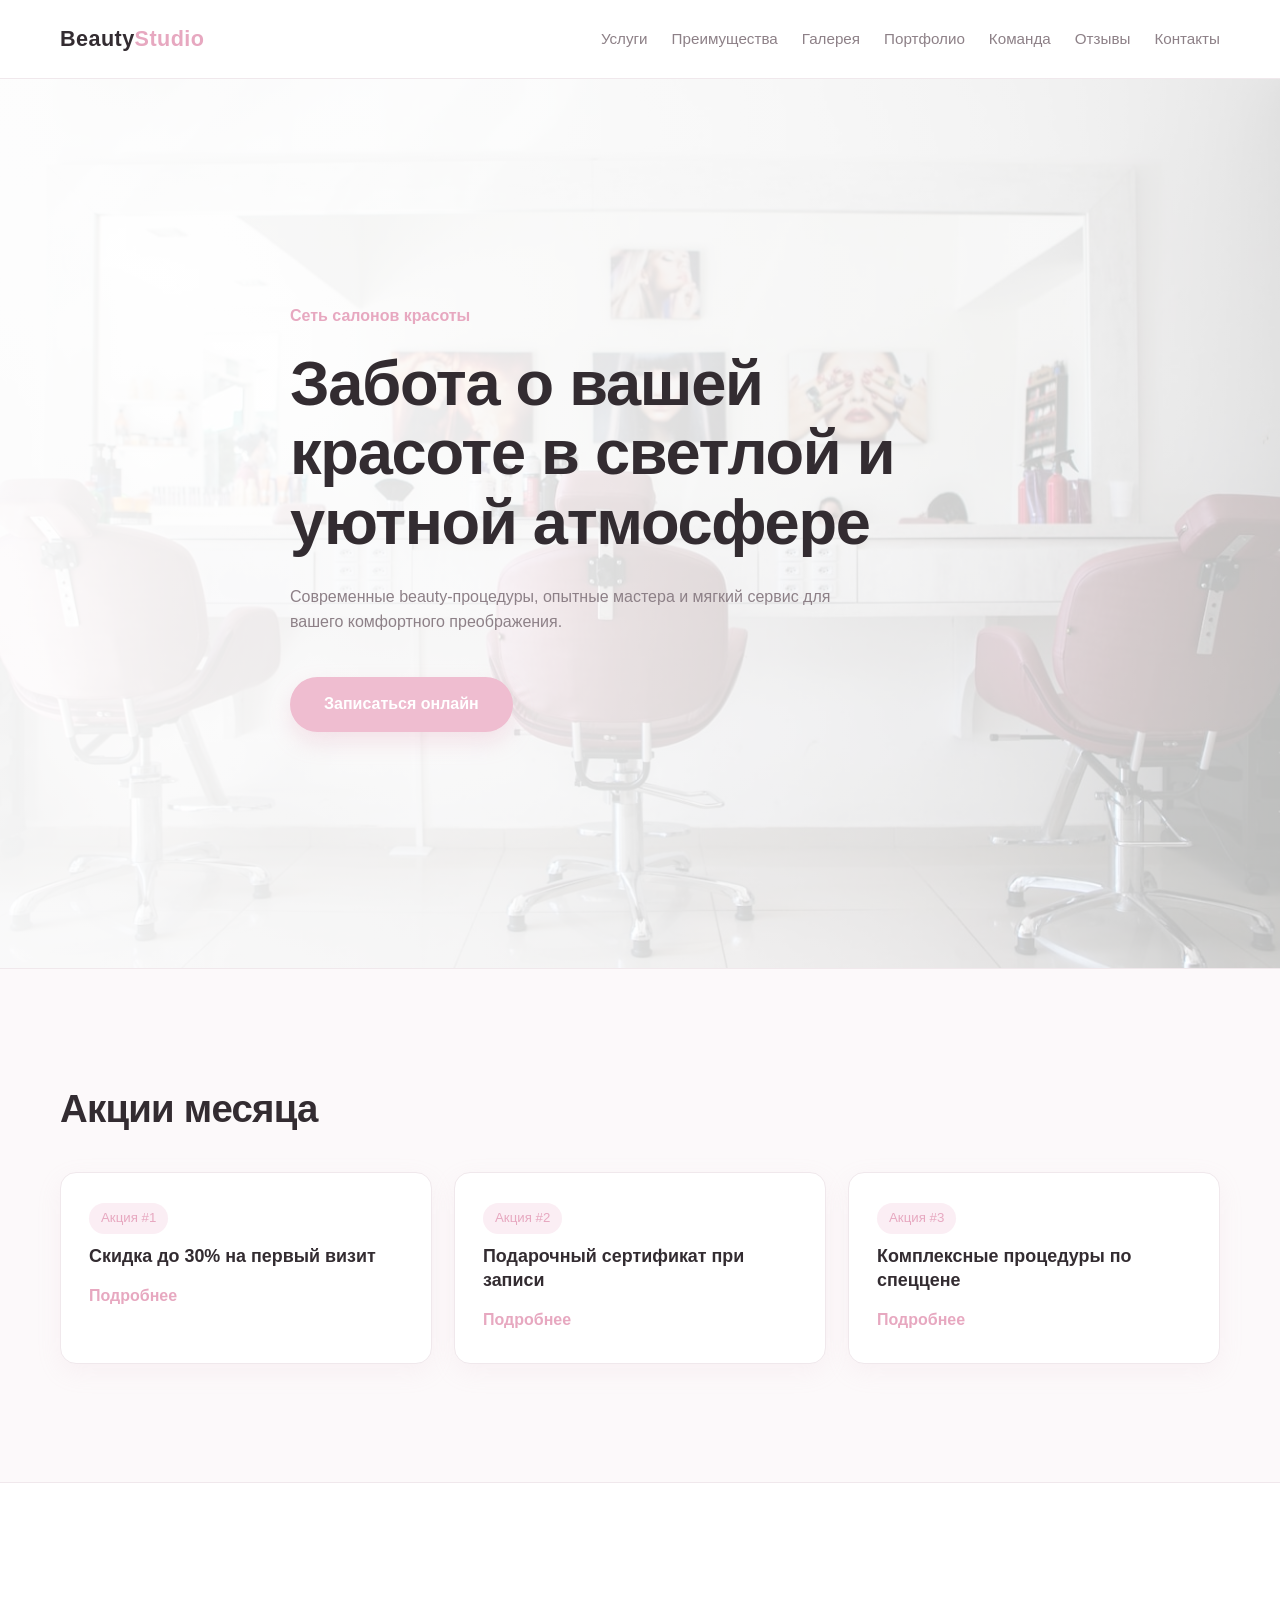
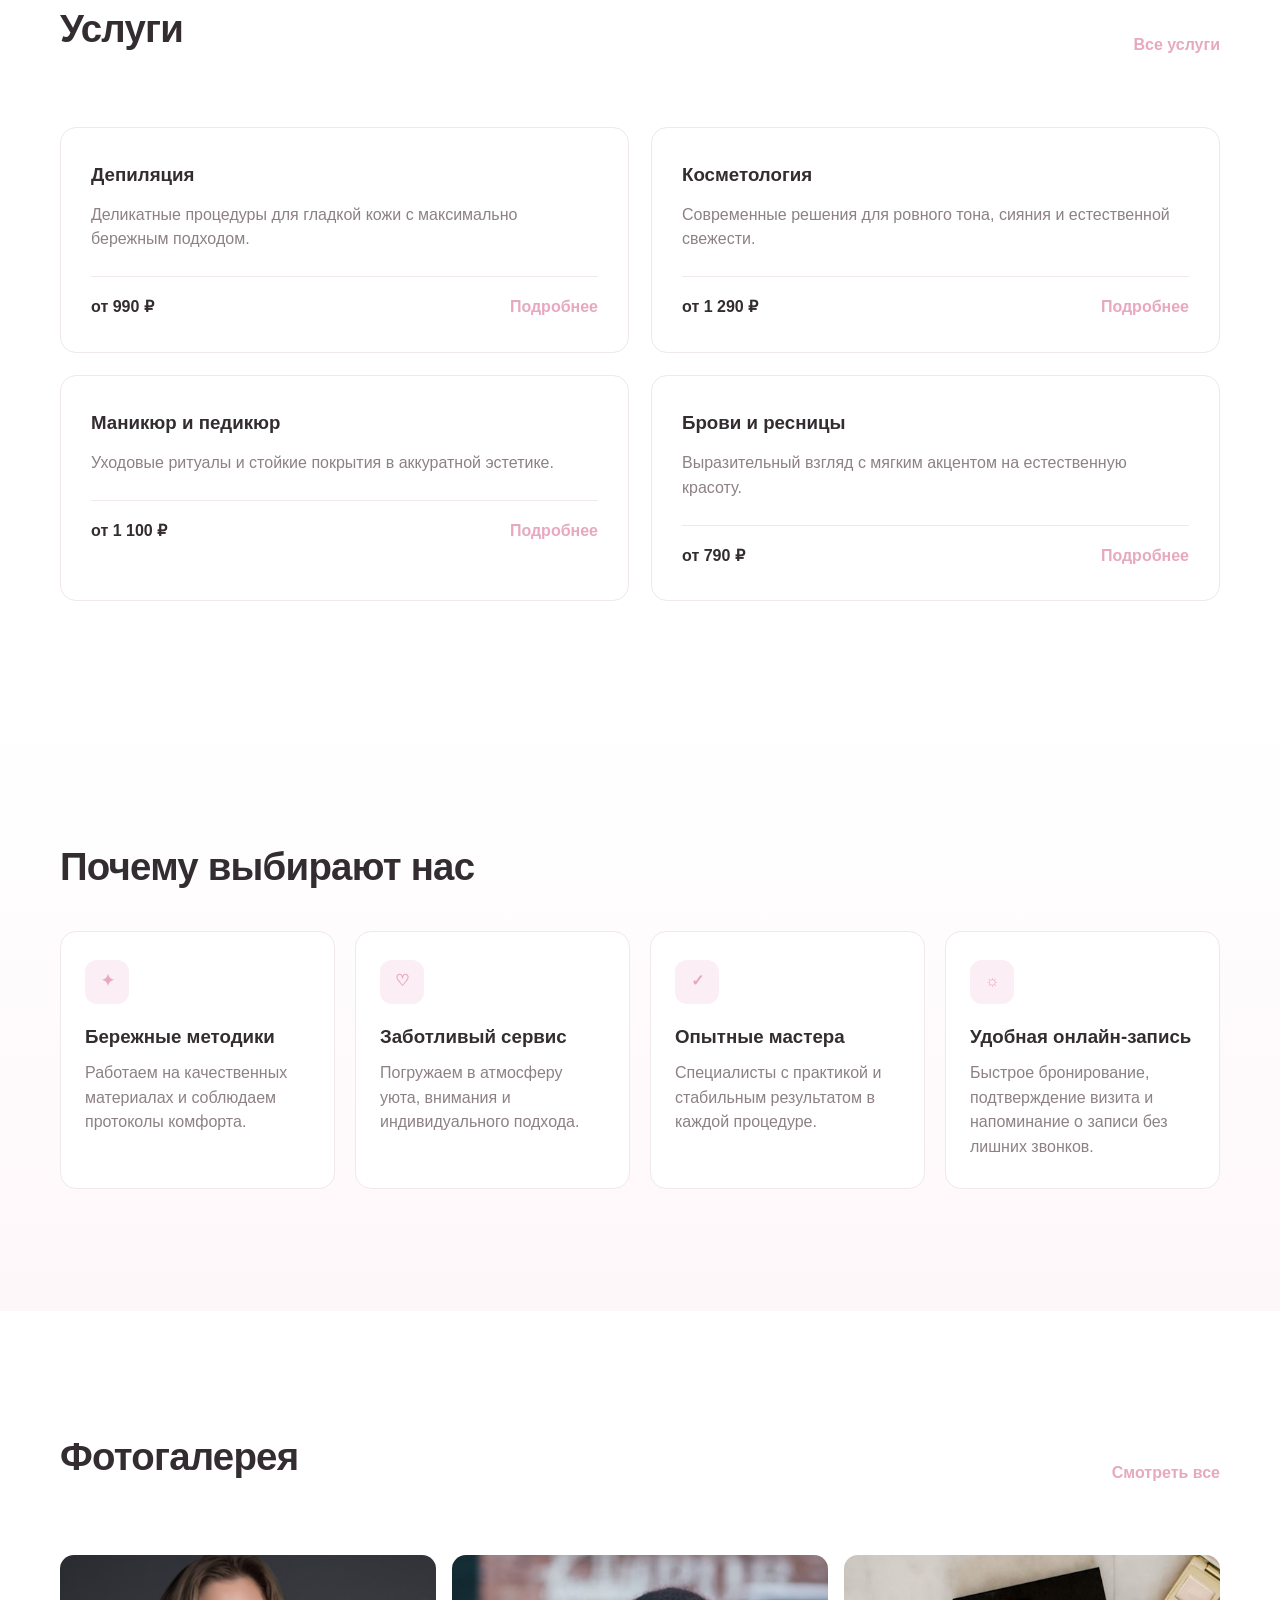
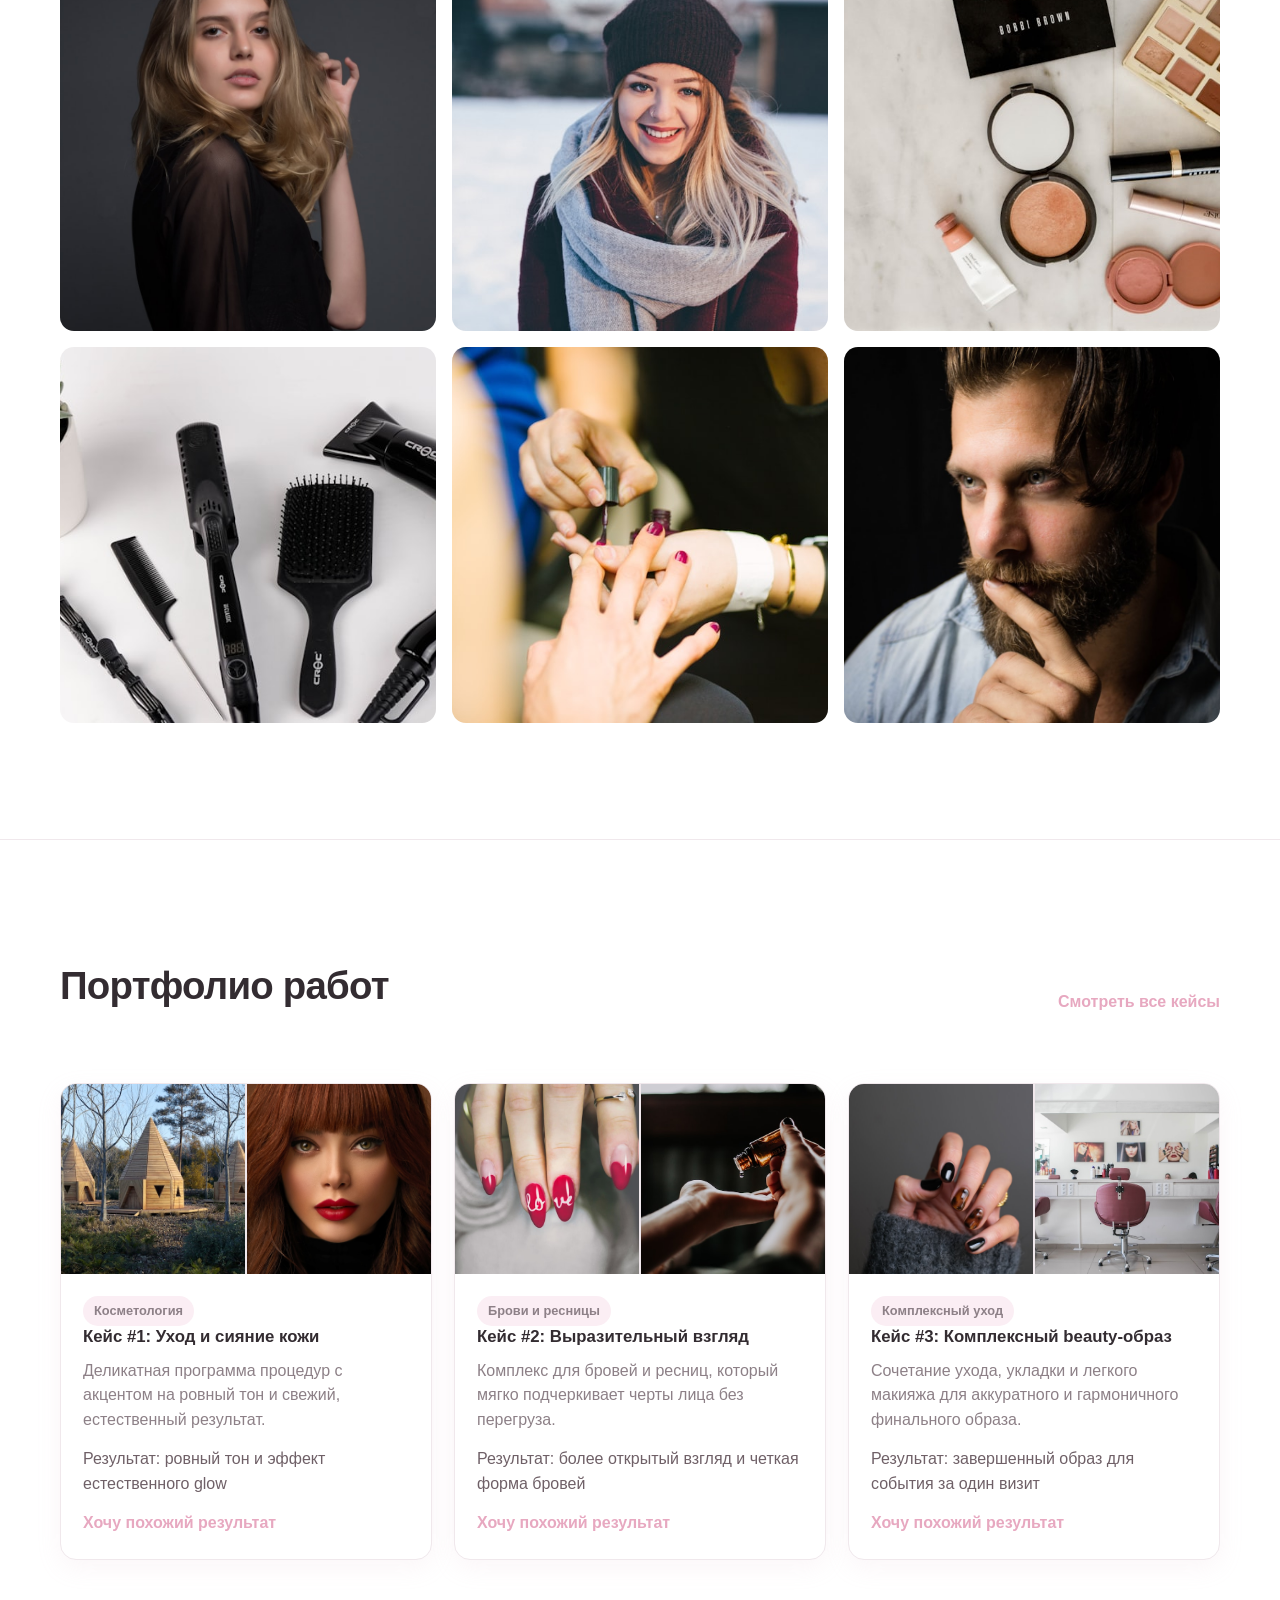
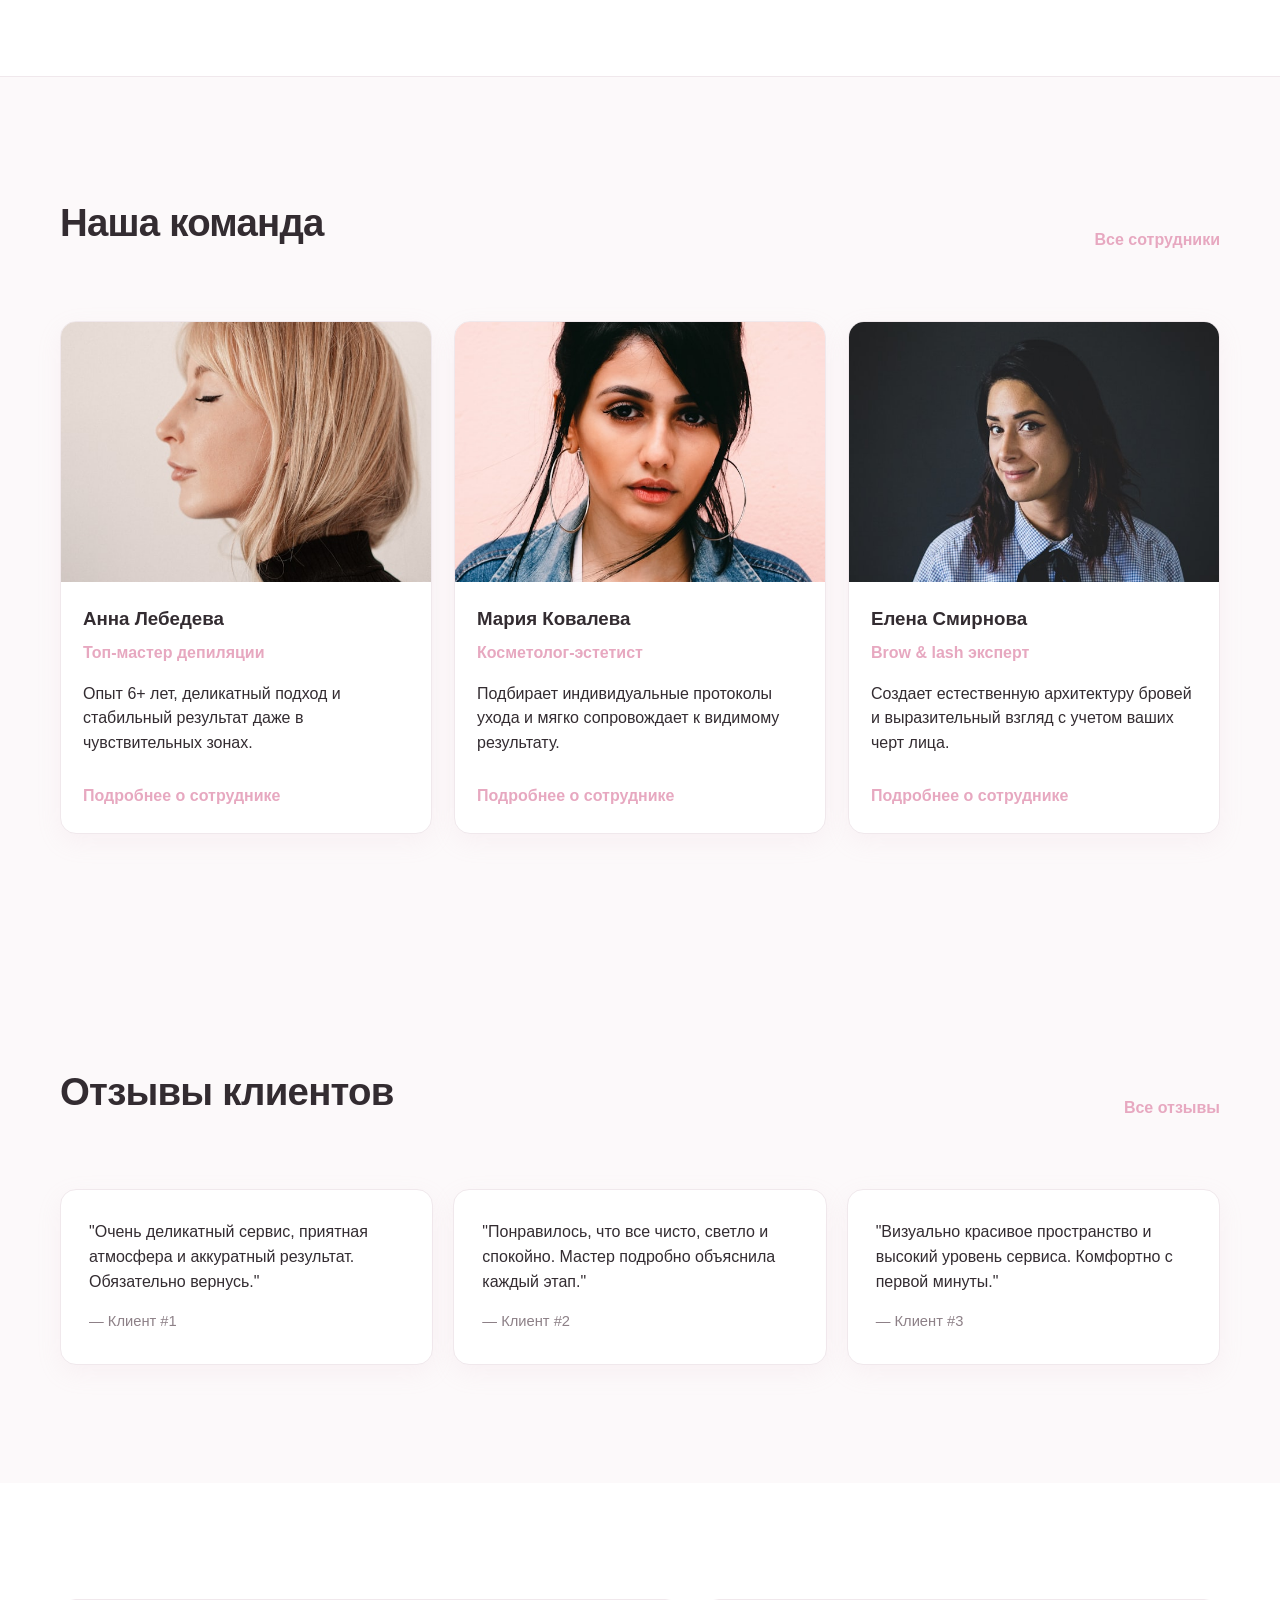
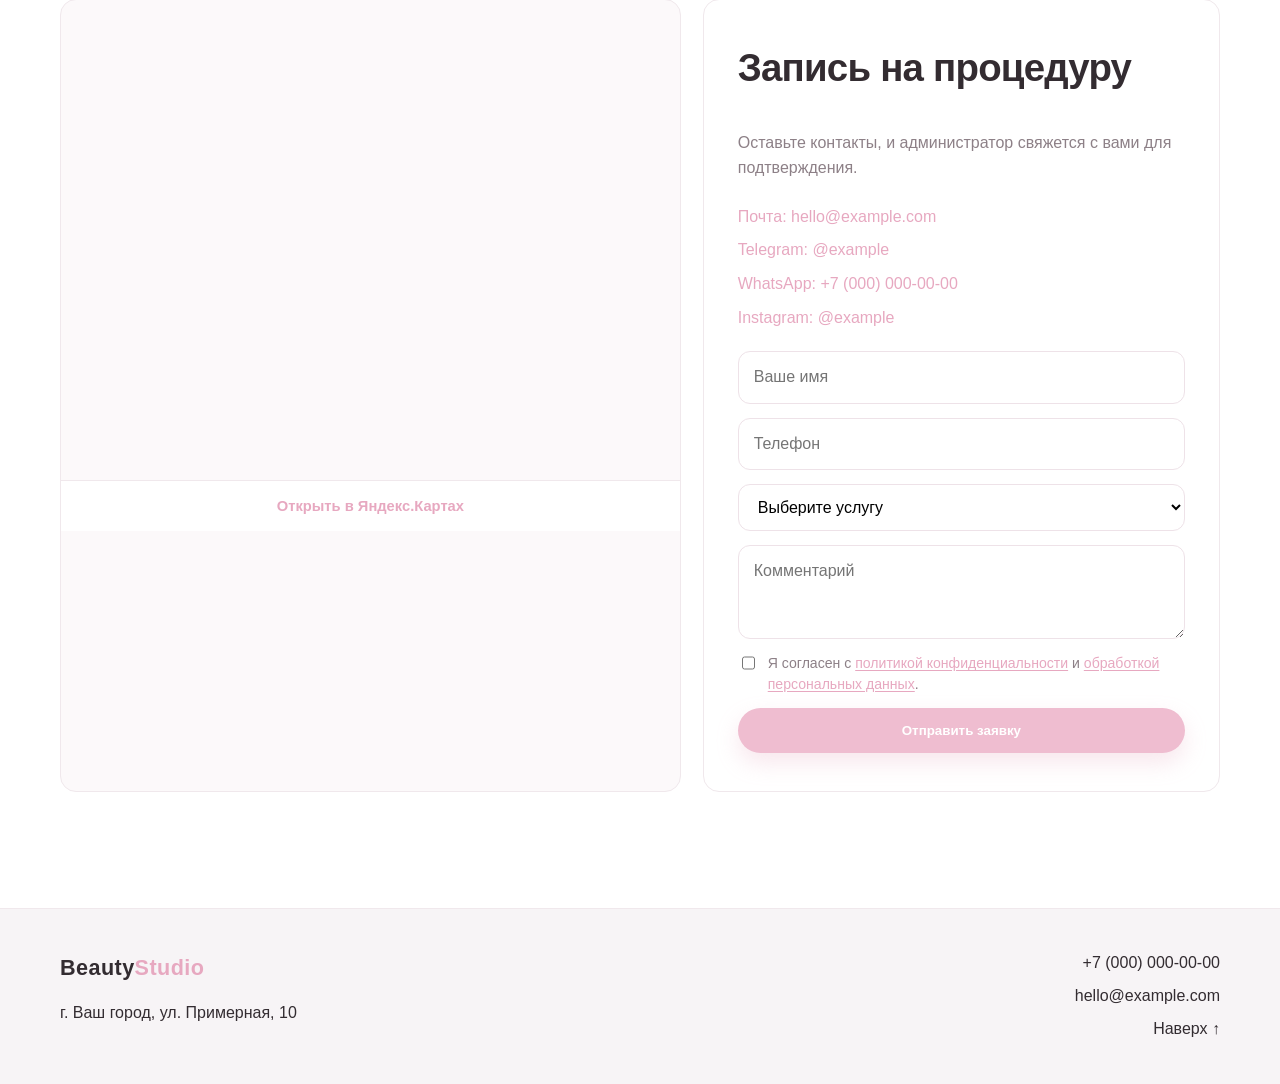
==== commit f668acc4: "Update legal pages and remove github link" ====
--- a/index.html
+++ b/index.html
@@ -419,7 +419,7 @@
             <textarea name="message" placeholder="Комментарий"></textarea>
             <label class="form-consent">
               <input type="checkbox" required>
-              <span>Я согласен с <a href="#privacy-policy">политикой конфиденциальности</a> и <a href="#personal-data">обработкой персональных данных</a>.</span>
+              <span>Я согласен с <a href="privacy-policy.html">политикой конфиденциальности</a> и <a href="personal-data.html">обработкой персональных данных</a>.</span>
             </label>
             <button class="btn btn-primary" type="submit">Отправить заявку</button>
           </form>
@@ -428,70 +428,6 @@
       </div>
     </section>
 
-    <section class="legal-page fade-in" id="privacy-policy">
-      <div class="container">
-        <article class="legal-card">
-          <!-- EDIT HERE: Политика конфиденциальности -->
-          <h1>Политика конфиденциальности</h1>
-          <p>Настоящая политика конфиденциальности определяет порядок обработки и защиты информации о пользователях сайта.</p>
-
-          <h2>1. Общие положения</h2>
-          <p>Используя сайт, пользователь подтверждает согласие с условиями настоящей политики.</p>
-
-          <h2>2. Какие данные мы собираем</h2>
-          <ul>
-            <li>Имя и телефон, указанные в форме записи.</li>
-            <li>Дополнительные сведения, которые пользователь оставляет в комментарии к заявке.</li>
-            <li>Технические данные (cookie, IP-адрес, данные браузера) для аналитики и улучшения сервиса.</li>
-          </ul>
-
-          <h2>3. Цели обработки</h2>
-          <ul>
-            <li>Связь с пользователем для подтверждения записи.</li>
-            <li>Улучшение качества обслуживания и работы сайта.</li>
-            <li>Исполнение требований законодательства РФ.</li>
-          </ul>
-
-          <h2>4. Защита данных</h2>
-          <p>Мы принимаем необходимые организационные и технические меры для защиты персональных данных от неправомерного доступа.</p>
-
-          <h2>5. Контакты оператора</h2>
-          <p>По вопросам обработки данных: <a href="mailto:hello@example.com">hello@example.com</a></p>
-
-          <p><a class="link-arrow" href="#top">Вернуться на главную</a></p>
-        </article>
-      </div>
-    </section>
-
-    <section class="legal-page fade-in" id="personal-data">
-      <div class="container">
-        <article class="legal-card">
-          <!-- EDIT HERE: Согласие на обработку персональных данных -->
-          <h1>Согласие на обработку персональных данных</h1>
-          <p>Пользователь, оставляя заявку на сайте, выражает согласие на обработку персональных данных на условиях, указанных ниже.</p>
-
-          <h2>1. Перечень данных</h2>
-          <ul>
-            <li>ФИО (или имя), номер телефона, адрес электронной почты (при наличии).</li>
-            <li>Информация, указанная в комментарии к заявке.</li>
-          </ul>
-
-          <h2>2. Действия с данными</h2>
-          <p>Сбор, запись, систематизация, хранение, уточнение, использование, удаление и иные действия, предусмотренные действующим законодательством РФ.</p>
-
-          <h2>3. Цель обработки</h2>
-          <p>Оформление и подтверждение записи, обратная связь с пользователем, предоставление информации об услугах.</p>
-
-          <h2>4. Срок действия согласия</h2>
-          <p>Согласие действует до достижения целей обработки или до момента его отзыва пользователем.</p>
-
-          <h2>5. Отзыв согласия</h2>
-          <p>Пользователь вправе отозвать согласие, направив запрос на адрес: <a href="mailto:hello@example.com">hello@example.com</a></p>
-
-          <p><a class="link-arrow" href="#top">Вернуться на главную</a></p>
-        </article>
-      </div>
-    </section>
   </main>
 
   <footer class="site-footer">
@@ -504,9 +440,6 @@
       <div class="footer-links">
         <a href="tel:+70000000000">+7 (000) 000-00-00</a>
         <a href="mailto:hello@example.com">hello@example.com</a>
-        <a href="#privacy-policy">Политика конфиденциальности</a>
-        <a href="#personal-data">Обработка персональных данных</a>
-        <a href="https://github.com/swiftkeyjack19-debug/example" target="_blank" rel="noopener noreferrer">GitHub</a>
         <a href="#top">Наверх ↑</a>
       </div>
     </div>
@@ -544,7 +477,7 @@
           </div>
         </div>
         <button type="submit" class="booking-modal__submit">Отправить заявку</button>
-        <p class="booking-modal__hint">Я согласен с <a href="#privacy-policy">политикой конфиденциальности</a> и <a href="#personal-data">обработкой персональных данных</a>.</p>
+        <p class="booking-modal__hint">Я согласен с <a href="privacy-policy.html">политикой конфиденциальности</a> и <a href="personal-data.html">обработкой персональных данных</a>.</p>
         <p class="booking-modal__success" id="booking-modal-success" hidden>Спасибо! Мы свяжемся с вами в ближайшее время.</p>
       </form>
     </div>
--- a/styles.css
+++ b/styles.css
@@ -15,10 +15,8 @@
   box-sizing: border-box;
 }
 
-@media (prefers-reduced-motion: no-preference) {
-  html {
-    scroll-behavior: smooth;
-  }
+html {
+  scroll-behavior: auto;
 }
 
 body {
@@ -928,14 +926,14 @@
 }
 
 .fade-in {
-  opacity: 0;
-  transform: translateY(16px);
-  transition: opacity 0.45s ease, transform 0.45s ease;
+  opacity: 1;
+  transform: none;
+  transition: none;
 }
 
 .fade-in.is-visible {
   opacity: 1;
-  transform: translateY(0);
+  transform: none;
 }
 
 @media (max-width: 992px) {
